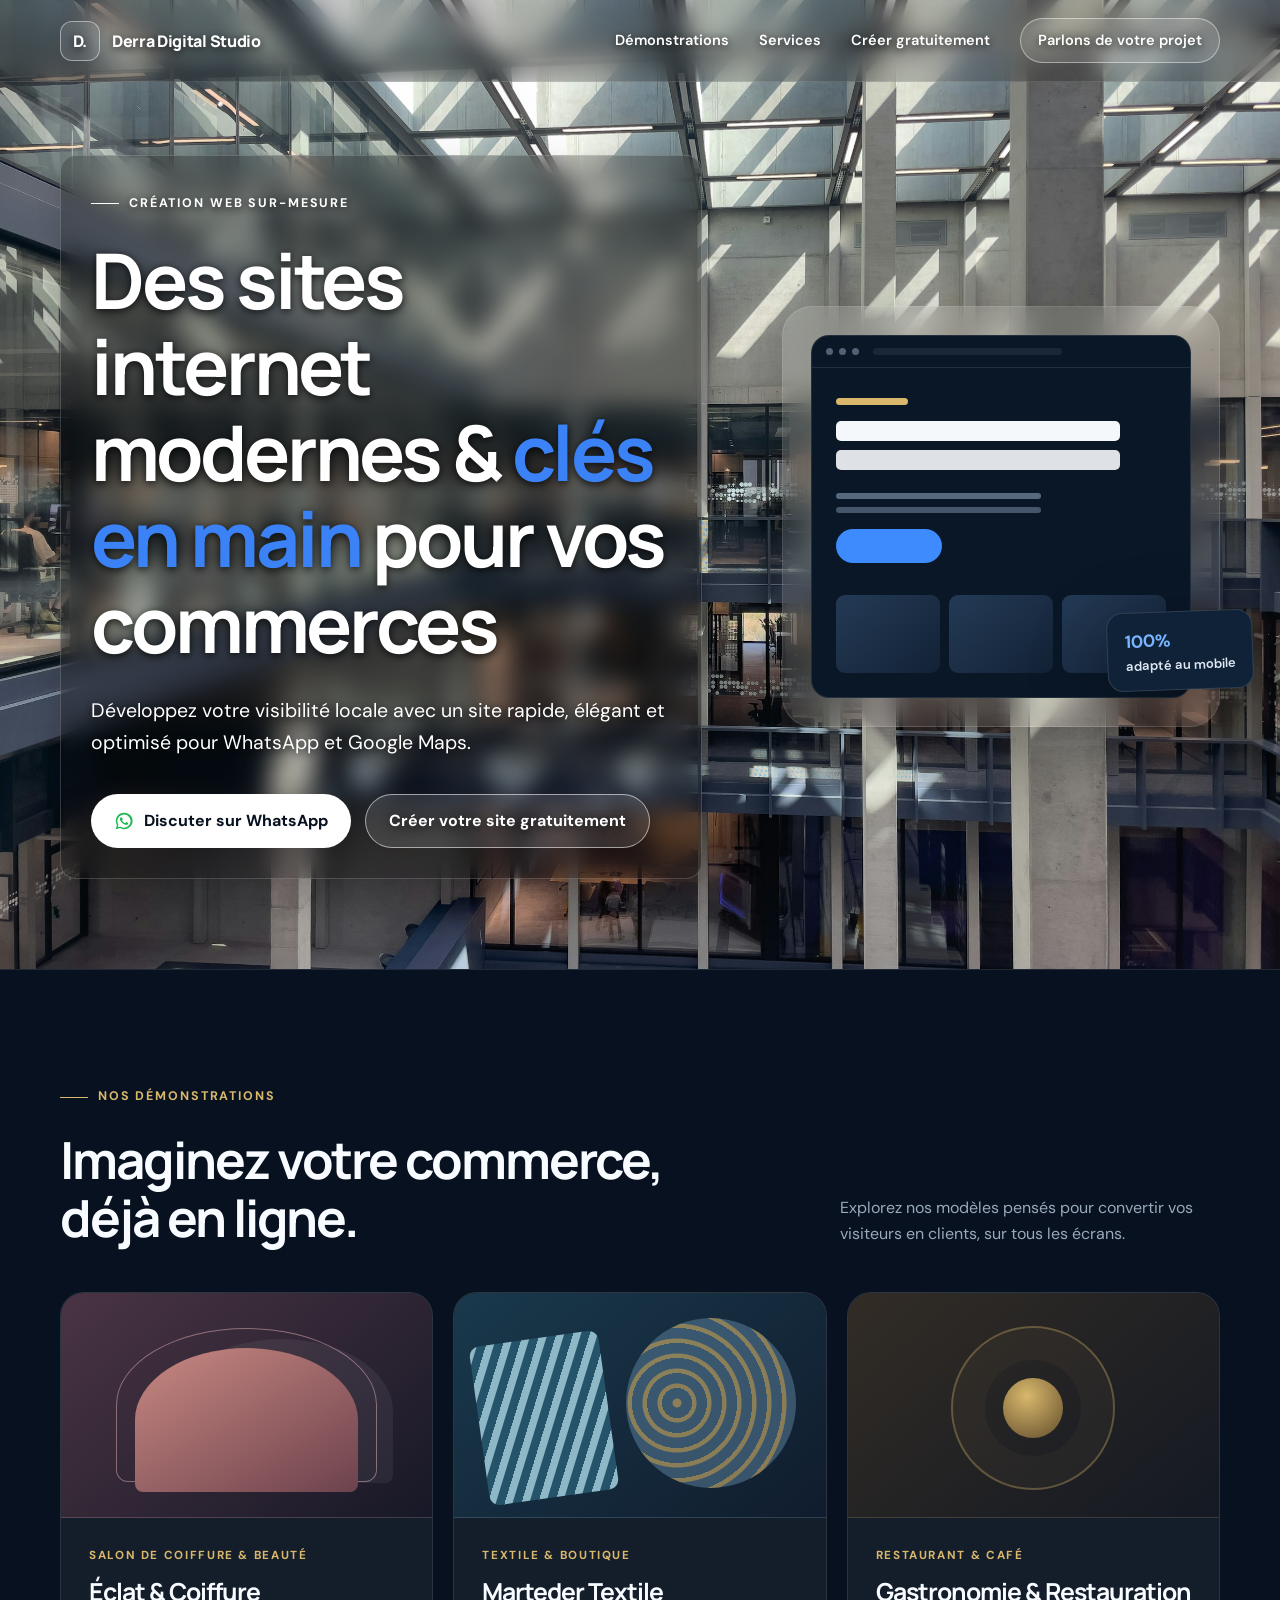
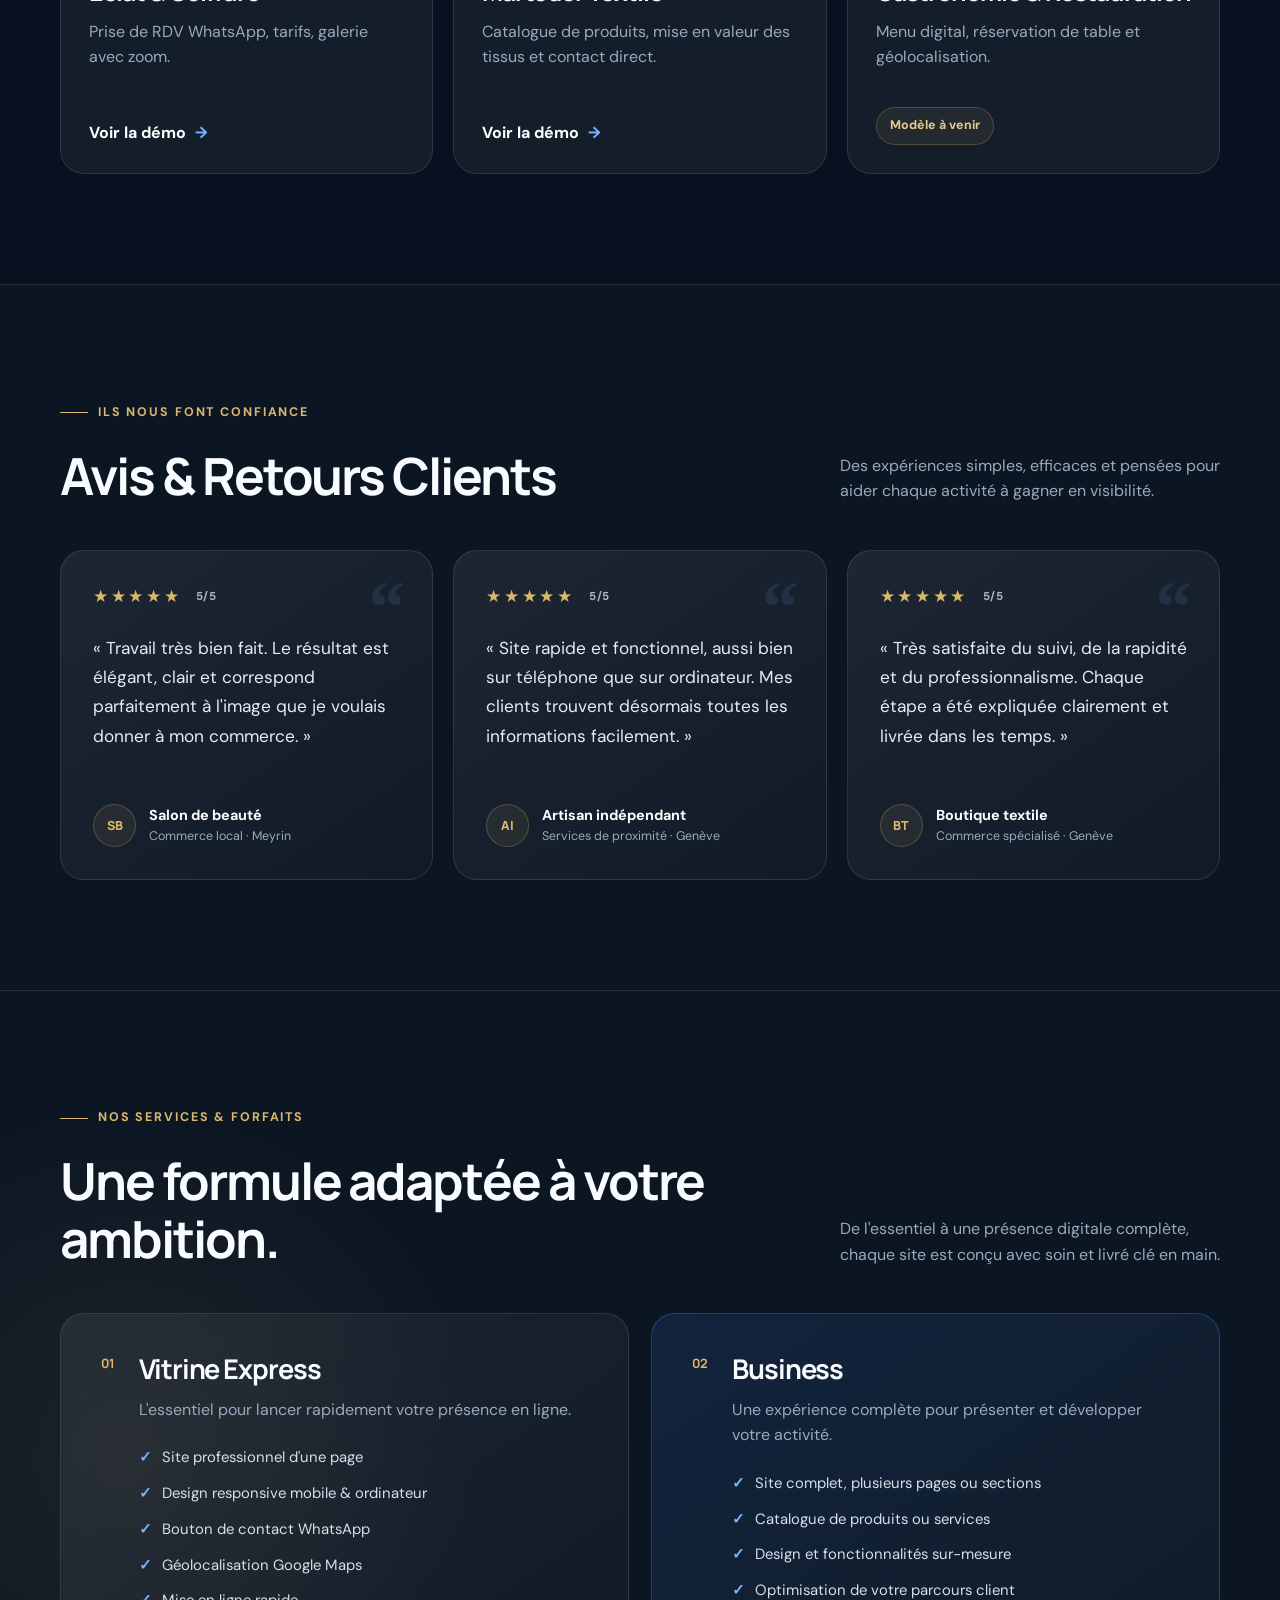
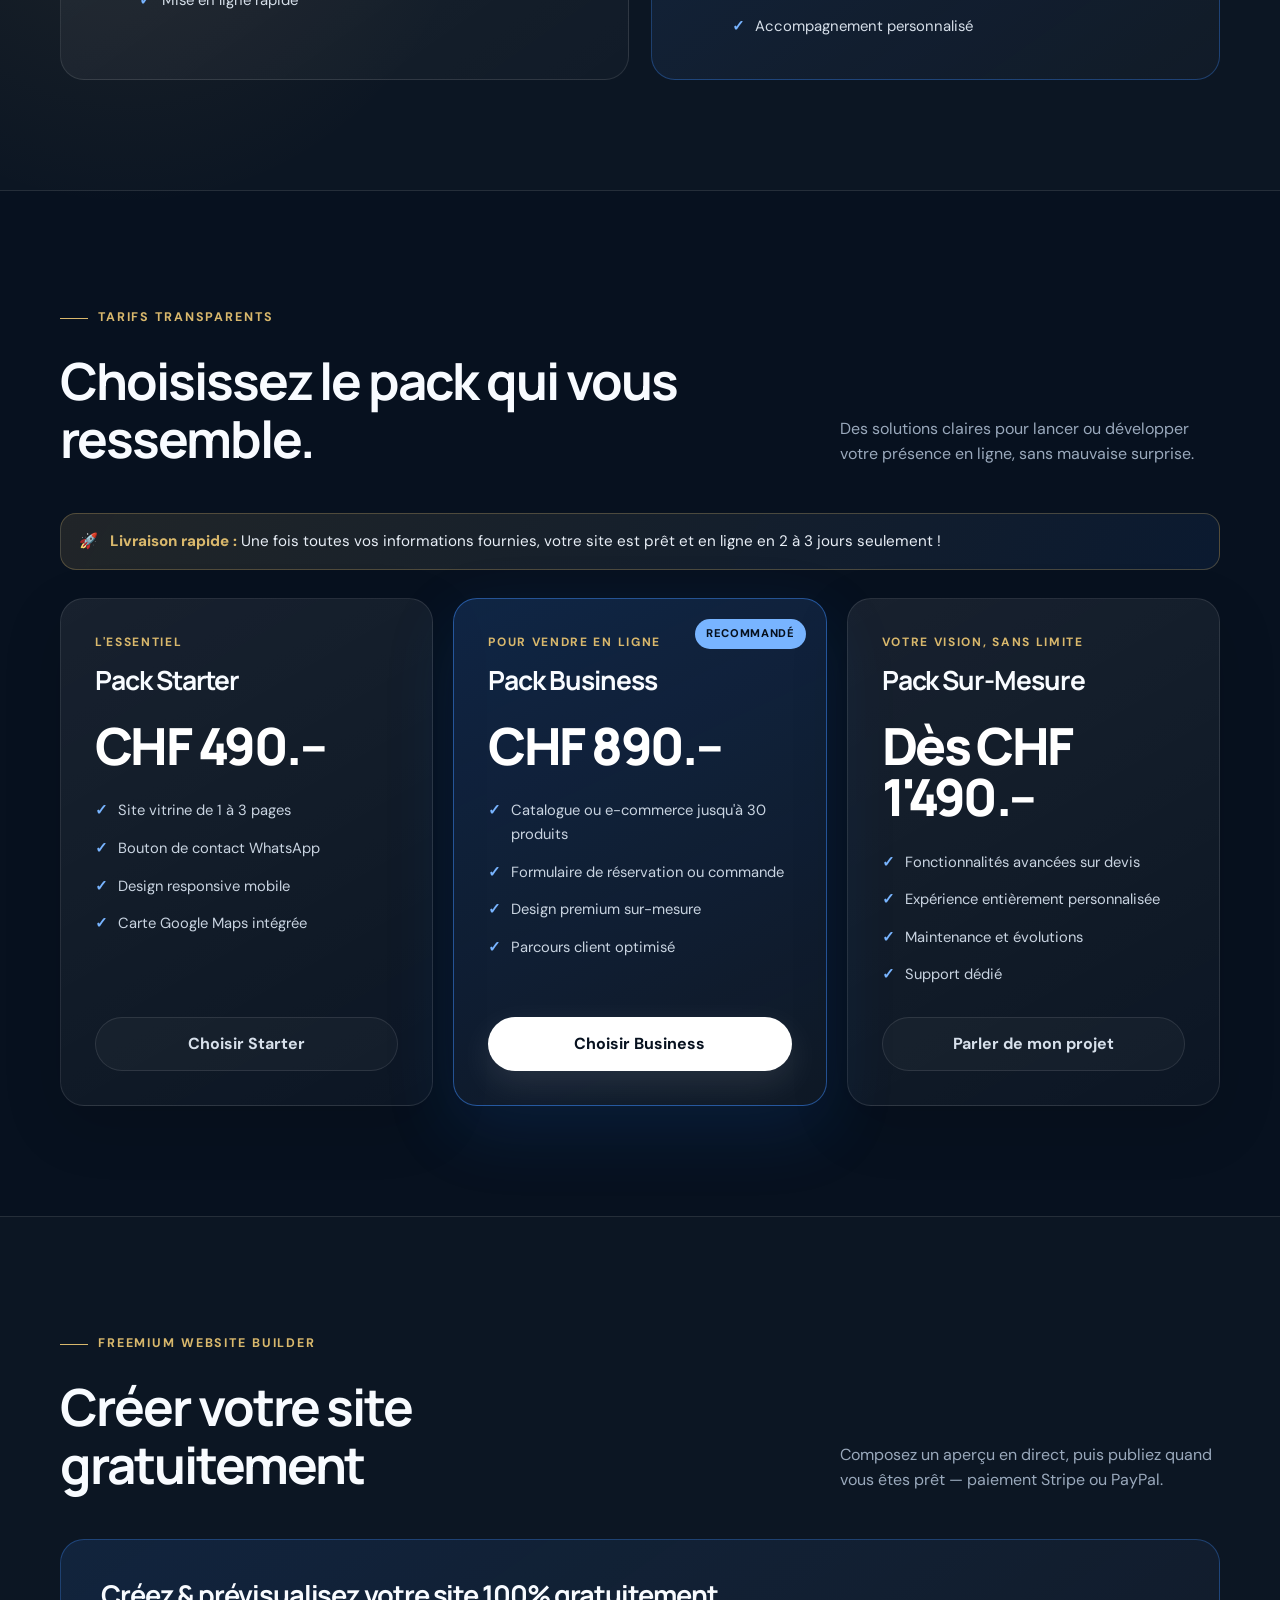
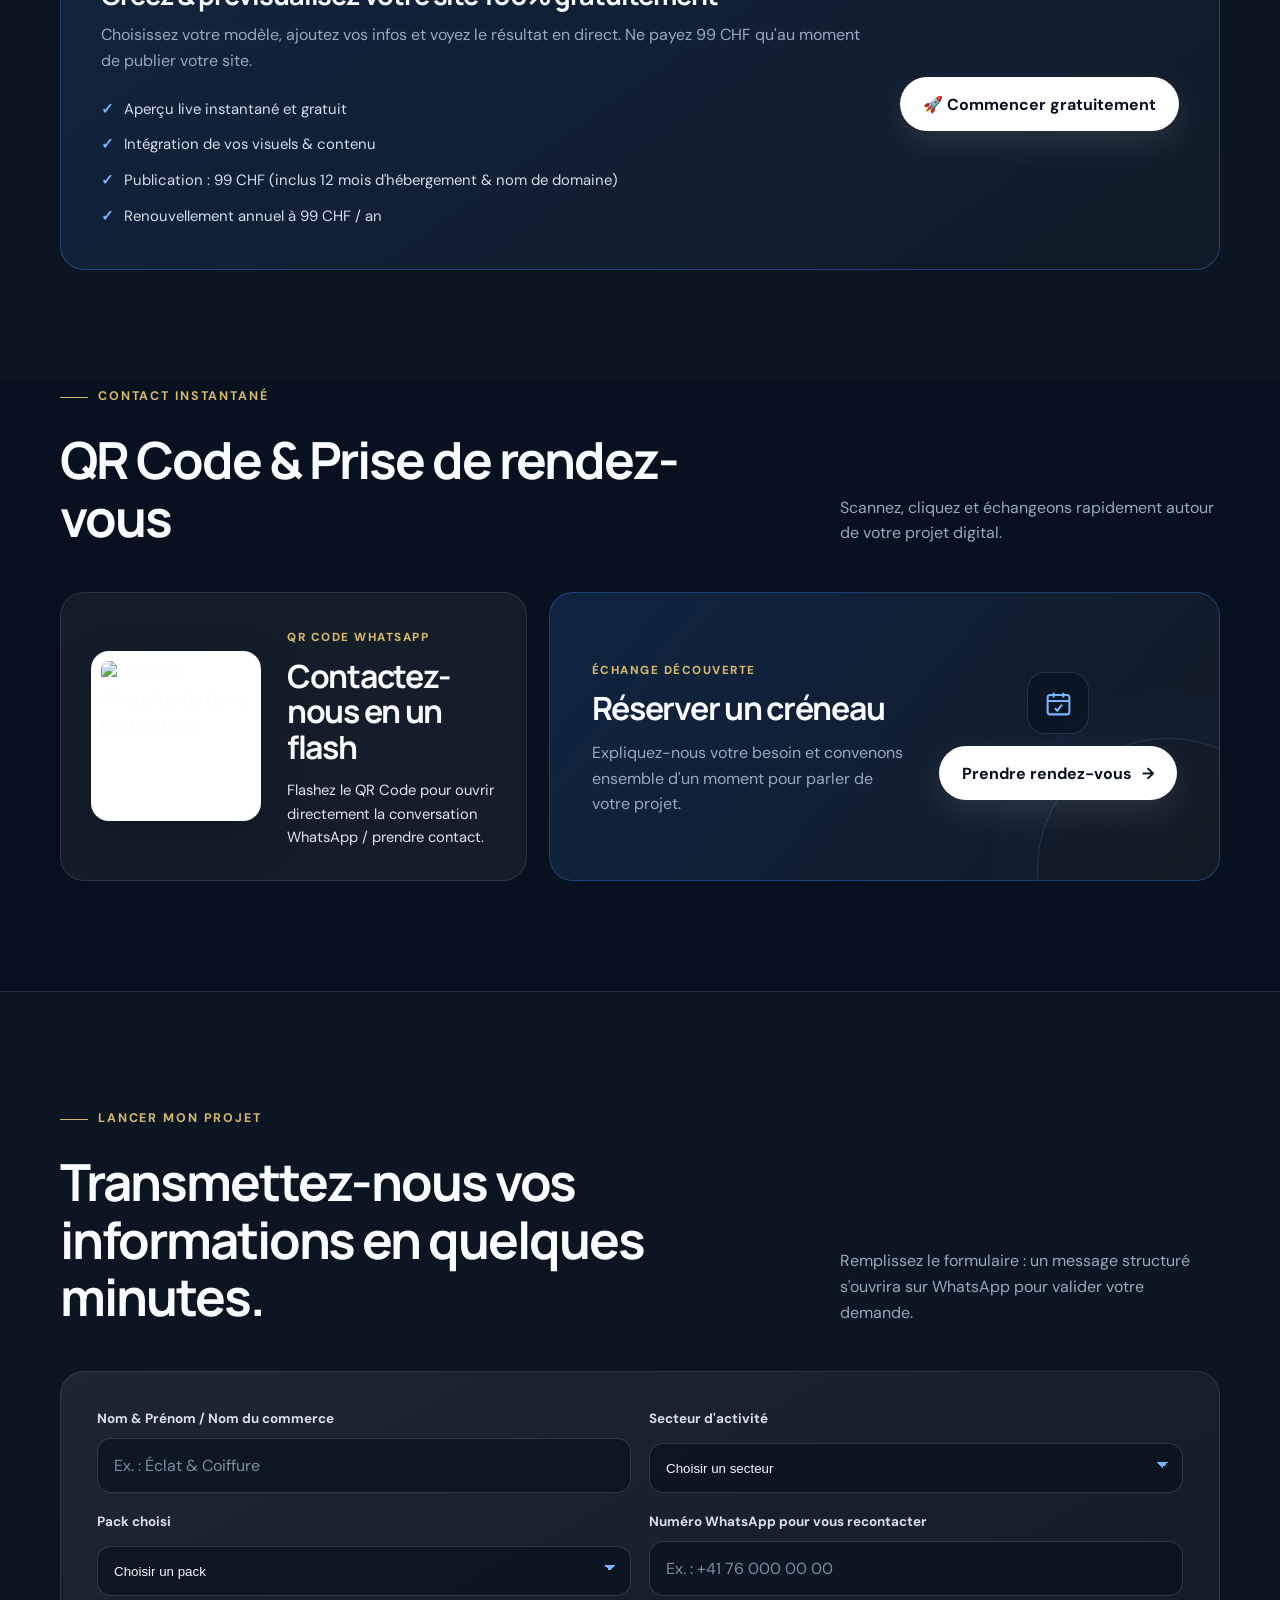
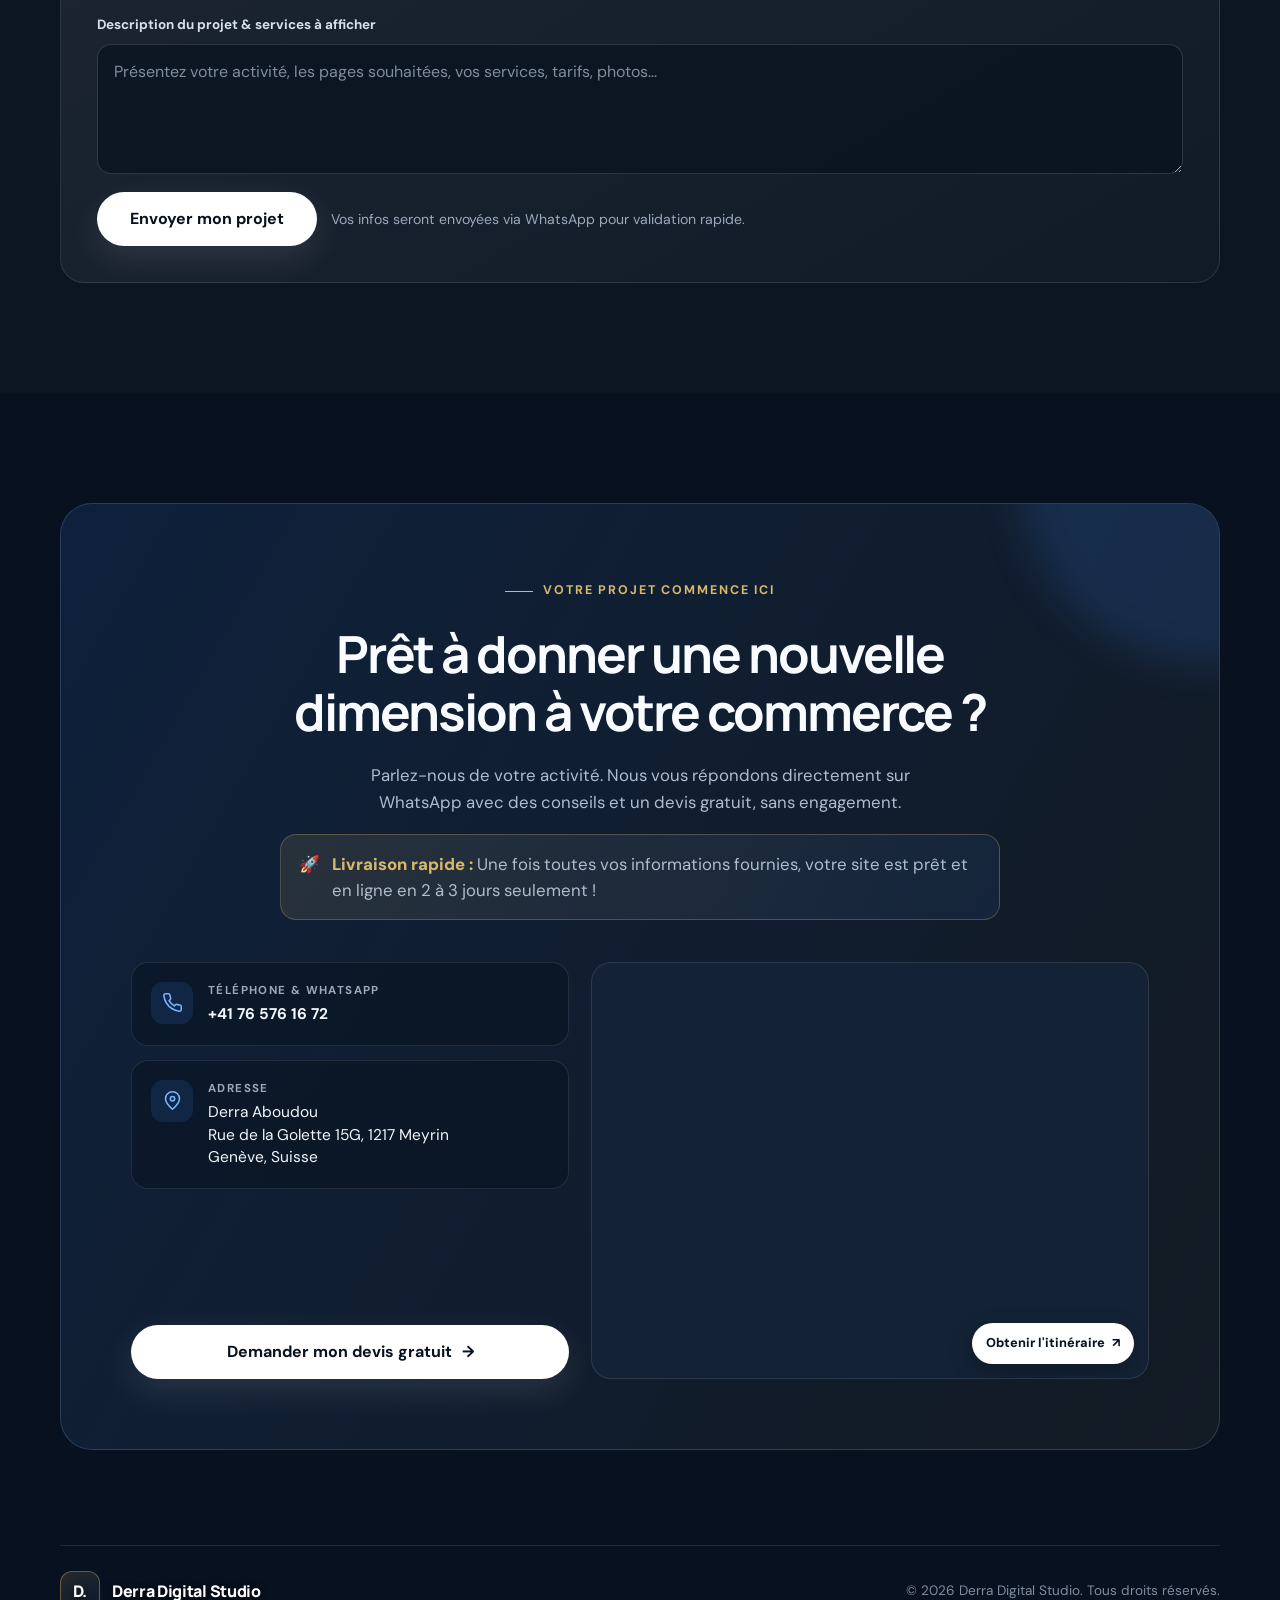
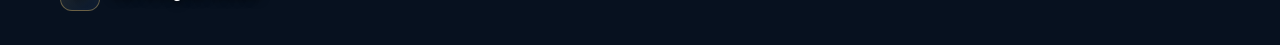
==== index.html @ 0234b01f "Improve hero readability with glassmorphism and white text. Keep the bright office photo clear, put " ====
<!DOCTYPE html>
<html lang="fr">
<head>
  <meta charset="UTF-8">
  <meta name="viewport" content="width=device-width, initial-scale=1.0">
  <meta name="description" content="Derra Digital Studio crée des sites internet modernes, rapides et clés en main pour les commerces.">
  <meta name="theme-color" content="#07111f">
  <meta http-equiv="Cache-Control" content="no-cache, no-store, must-revalidate">
  <title>Derra Digital Studio — Sites web modernes pour commerces</title>
  <link rel="preconnect" href="https://fonts.googleapis.com">
  <link rel="preconnect" href="https://fonts.gstatic.com" crossorigin>
  <link href="https://fonts.googleapis.com/css2?family=DM+Sans:wght@400;500;600;700&family=Manrope:wght@600;700;800&display=swap" rel="stylesheet">
  <style>
    :root {
      --ink: #07111f;
      --ink-soft: #0d1b2d;
      --blue: #3d8bfd;
      --blue-light: #78b4ff;
      --gold: #d9b86c;
      --white: #f8fbff;
      --muted: #9aa9bc;
      --line: rgba(255, 255, 255, .1);
      --card: rgba(255, 255, 255, .055);
      --radius: 24px;
      --shadow: 0 24px 80px rgba(0, 0, 0, .3);
    }

    * { box-sizing: border-box; }
    html { scroll-behavior: smooth; }
    body {
      margin: 0;
      color: var(--white);
      background:
        radial-gradient(circle at 80% 5%, rgba(61, 139, 253, .16), transparent 26rem),
        radial-gradient(circle at 10% 38%, rgba(217, 184, 108, .08), transparent 22rem),
        var(--ink);
      font-family: "DM Sans", sans-serif;
      line-height: 1.6;
      overflow-x: hidden;
    }

    a { color: inherit; text-decoration: none; }
    button, input, textarea { font: inherit; }
    .container { width: min(1160px, calc(100% - 40px)); margin-inline: auto; }

    .site-header {
      position: absolute;
      inset: 0 0 auto;
      z-index: 10;
      padding: 18px 0;
      background: rgba(0, 0, 0, 0.22);
      backdrop-filter: blur(12px);
      -webkit-backdrop-filter: blur(12px);
      border-bottom: 1px solid rgba(255, 255, 255, 0.12);
    }
    .nav { display: flex; align-items: center; justify-content: space-between; gap: 32px; }
    .brand {
      display: flex;
      align-items: center;
      gap: 12px;
      color: #ffffff !important;
      font: 800 1rem "Manrope", sans-serif;
      letter-spacing: -.02em;
      text-shadow: 0px 2px 8px rgba(0, 0, 0, 0.8) !important;
    }
    .brand span { color: #ffffff !important; }
    .brand-mark {
      display: grid;
      width: 40px;
      height: 40px;
      place-items: center;
      border: 1px solid rgba(255, 255, 255, .45);
      border-radius: 12px;
      color: #ffffff !important;
      background: rgba(255, 255, 255, .1);
      font: 800 1rem "Manrope", sans-serif;
      text-shadow: 0px 2px 8px rgba(0, 0, 0, 0.8) !important;
    }
    .nav-links { display: flex; align-items: center; gap: 30px; color: #ffffff !important; font-size: .91rem; }
    .nav-links a {
      color: #ffffff !important;
      font-weight: 600;
      transition: opacity .2s ease;
      text-shadow: 0px 2px 8px rgba(0, 0, 0, 0.8) !important;
    }
    .nav-links a:hover { color: #ffffff !important; opacity: .88; }
    .nav-cta {
      padding: 10px 17px;
      border: 1px solid rgba(255, 255, 255, .45);
      border-radius: 999px;
      color: #ffffff !important;
      background: rgba(255, 255, 255, .12);
      text-shadow: 0px 2px 8px rgba(0, 0, 0, 0.8) !important;
    }

    .hero {
      position: relative;
      display: grid;
      min-height: 820px;
      place-items: center;
      padding: 155px 0 90px;
      overflow: hidden;
      background-color: #ffffff;
      background-image: url("assets/hero-office.jpg");
      background-position: center center;
      background-size: cover;
      background-repeat: no-repeat;
    }
    .hero-grid { display: grid; grid-template-columns: minmax(0, 1.1fr) minmax(330px, .75fr); align-items: center; gap: 80px; }
    .hero-copy {
      max-width: 760px;
      padding: 30px;
      border: 1px solid rgba(255, 255, 255, .18);
      border-radius: 16px;
      color: #ffffff !important;
      background: rgba(0, 0, 0, 0.25);
      backdrop-filter: blur(12px);
      -webkit-backdrop-filter: blur(12px);
      box-shadow: 0 16px 40px rgba(0, 0, 0, .18);
    }
    .eyebrow {
      display: inline-flex;
      align-items: center;
      gap: 10px;
      margin-bottom: 24px;
      color: var(--gold);
      font-size: .78rem;
      font-weight: 700;
      letter-spacing: .15em;
      text-transform: uppercase;
    }
    .hero-copy .eyebrow {
      color: #ffffff !important;
      text-shadow: 0px 2px 8px rgba(0, 0, 0, 0.8) !important;
    }
    .eyebrow::before { width: 28px; height: 1px; background: currentColor; content: ""; }
    h1, h2, h3 { margin: 0; font-family: "Manrope", sans-serif; line-height: 1.12; letter-spacing: -.04em; }
    h1 { max-width: 760px; font-size: clamp(3.1rem, 6vw, 5.75rem); }
    .hero-accent {
      color: #3b82f6 !important;
      text-shadow: 0px 2px 8px rgba(0, 0, 0, 0.8) !important;
    }
    .hero-copy > p {
      max-width: 650px;
      margin: 28px 0 36px;
      color: #ffffff !important;
      font-size: clamp(1.05rem, 2vw, 1.22rem);
      text-shadow: 0px 2px 8px rgba(0, 0, 0, 0.8) !important;
    }
    .hero-copy h1 {
      color: #ffffff !important;
      text-shadow: 0px 2px 8px rgba(0, 0, 0, 0.8) !important;
    }
    .actions { display: flex; flex-wrap: wrap; align-items: center; gap: 14px; }
    .btn {
      display: inline-flex;
      min-height: 54px;
      align-items: center;
      justify-content: center;
      gap: 10px;
      padding: 0 23px;
      border: 0;
      border-radius: 999px;
      cursor: pointer;
      font-weight: 700;
      transition: transform .2s ease, box-shadow .2s ease, border-color .2s ease;
    }
    .btn:hover { transform: translateY(-2px); }
    .btn-primary { color: #07111f; background: #fff; box-shadow: 0 12px 35px rgba(255, 255, 255, .1); }
    .btn-primary svg { color: #1db954; }
    .btn-secondary { border: 1px solid var(--line); color: #d7e0eb; background: rgba(255, 255, 255, .03); }
    .btn-secondary:hover { border-color: rgba(255, 255, 255, .24); }
    .hero .btn-primary {
      color: #07111f;
      background: #fff;
      box-shadow: 0 12px 35px rgba(0, 0, 0, .2);
      text-shadow: none;
    }
    .hero .btn-primary svg { color: #1db954; }
    .hero .btn-secondary {
      border: 1px solid rgba(255, 255, 255, .55);
      color: #fff;
      background: rgba(255, 255, 255, .12);
      backdrop-filter: blur(8px);
      text-shadow: 0px 2px 10px rgba(0, 0, 0, 0.75);
    }
    .hero .btn-secondary:hover { border-color: rgba(255, 255, 255, .8); background: rgba(255, 255, 255, .2); }

    .hero-card {
      position: relative;
      padding: 28px;
      border: 1px solid rgba(255, 255, 255, .12);
      border-radius: 30px;
      background: linear-gradient(145deg, rgba(255, 255, 255, .09), rgba(255, 255, 255, .025));
      box-shadow: var(--shadow);
      backdrop-filter: blur(16px);
      transform: rotate(2deg);
    }
    .browser { overflow: hidden; border: 1px solid var(--line); border-radius: 18px; background: #0a1727; }
    .browser-bar { display: flex; align-items: center; gap: 6px; padding: 12px 14px; border-bottom: 1px solid var(--line); }
    .browser-bar i { width: 7px; height: 7px; border-radius: 50%; background: #526176; }
    .browser-bar span { width: 54%; height: 7px; margin-left: 8px; border-radius: 10px; background: rgba(255, 255, 255, .07); }
    .mock-body { padding: 30px 24px 24px; }
    .mock-label { width: 72px; height: 7px; border-radius: 10px; background: var(--gold); }
    .mock-title { width: 86%; height: 20px; margin-top: 16px; border-radius: 5px; background: #f5f8fb; box-shadow: 0 29px 0 rgba(245, 248, 251, .9); }
    .mock-lines { width: 62%; height: 6px; margin-top: 52px; border-radius: 5px; background: #59697d; box-shadow: 0 14px 0 #46566a; }
    .mock-btn { width: 106px; height: 34px; margin-top: 30px; border-radius: 20px; background: var(--blue); }
    .mock-grid { display: grid; grid-template-columns: repeat(3, 1fr); gap: 9px; margin-top: 32px; }
    .mock-grid i { height: 78px; border-radius: 9px; background: linear-gradient(140deg, #243a55, #122236); }
    .float-note {
      position: absolute;
      right: -34px;
      bottom: 36px;
      padding: 14px 17px;
      border: 1px solid rgba(255, 255, 255, .13);
      border-radius: 16px;
      color: #dfe8f2;
      background: #102237;
      box-shadow: var(--shadow);
      font-size: .82rem;
      font-weight: 600;
      transform: rotate(-2deg);
    }
    .float-note b { display: block; color: var(--blue-light); font-size: 1.1rem; }

    section { padding: 110px 0; }
    .section-heading { display: flex; align-items: end; justify-content: space-between; gap: 40px; margin-bottom: 46px; }
    .section-heading h2 { max-width: 660px; font-size: clamp(2.25rem, 4vw, 3.7rem); }
    .section-heading > p { max-width: 380px; margin: 0; color: var(--muted); }

    .portfolio { border-top: 1px solid var(--line); }
    .cards { display: grid; grid-template-columns: repeat(3, 1fr); gap: 20px; }
    .project-card {
      position: relative;
      overflow: hidden;
      min-height: 480px;
      border: 1px solid var(--line);
      border-radius: var(--radius);
      background: var(--card);
      transition: transform .3s ease, border-color .3s ease;
    }
    .project-card:hover { border-color: rgba(120, 180, 255, .35); transform: translateY(-6px); }
    .project-visual { position: relative; height: 225px; overflow: hidden; border-bottom: 1px solid var(--line); }
    .project-visual::before, .project-visual::after { position: absolute; content: ""; }
    .beauty { background: linear-gradient(140deg, #4a3443, #171827); }
    .beauty::before { inset: 35px 55px; border: 1px solid rgba(244, 194, 194, .45); border-radius: 50% 50% 12px 12px; }
    .beauty::after { inset: 55px 74px 25px; border-radius: 50% 50% 8px 8px; background: linear-gradient(150deg, #c98982, #6d424d); box-shadow: 35px -9px 0 rgba(255, 255, 255, .06); }
    .textile { background: linear-gradient(140deg, #19394c, #101c2d); }
    .textile::before { width: 170px; height: 170px; right: 30px; top: 25px; border-radius: 50%; background: repeating-radial-gradient(circle at 30%, #d9b86c 0 4px, #527590 5px 15px); opacity: .6; }
    .textile::after { width: 130px; height: 160px; left: 25px; top: 45px; border-radius: 10px; background: repeating-linear-gradient(115deg, #8eb8c6 0 7px, #25536a 8px 16px); transform: rotate(-8deg); }
    .restaurant { background: linear-gradient(140deg, #322c25, #141923); }
    .restaurant::before { width: 160px; height: 160px; left: 50%; top: 33px; border: 2px solid rgba(217, 184, 108, .35); border-radius: 50%; transform: translateX(-50%); box-shadow: inset 0 0 0 32px rgba(217, 184, 108, .04); }
    .restaurant::after { width: 60px; height: 60px; left: 50%; top: 85px; border-radius: 50%; background: radial-gradient(circle at 40% 30%, #d9b86c, #604c2b); transform: translateX(-50%); }
    .project-content { display: flex; min-height: 255px; flex-direction: column; padding: 28px; }
    .category { margin-bottom: 13px; color: var(--gold); font-size: .73rem; font-weight: 700; letter-spacing: .14em; text-transform: uppercase; }
    .project-card h3 { font-size: 1.55rem; }
    .project-card p { margin: 13px 0 25px; color: var(--muted); }
    .text-link { display: inline-flex; align-items: center; gap: 9px; margin-top: auto; color: #fff; font-weight: 700; }
    .text-link span { color: var(--blue-light); transition: transform .2s ease; }
    .text-link:hover span { transform: translateX(4px); }
    .badge { align-self: flex-start; margin-top: auto; padding: 8px 13px; border: 1px solid rgba(217, 184, 108, .24); border-radius: 999px; color: #e6ca8d; background: rgba(217, 184, 108, .08); font-size: .78rem; font-weight: 700; }

    .testimonials { position: relative; background: rgba(255, 255, 255, .018); border-top: 1px solid var(--line); }
    .testimonials-grid { display: grid; grid-template-columns: repeat(3, 1fr); gap: 20px; }
    .review-card {
      position: relative;
      display: flex;
      min-height: 330px;
      flex-direction: column;
      padding: 32px;
      border: 1px solid var(--line);
      border-radius: var(--radius);
      background: linear-gradient(145deg, rgba(255, 255, 255, .07), rgba(255, 255, 255, .025));
      transition: transform .3s ease, border-color .3s ease;
    }
    .review-card:hover { border-color: rgba(217, 184, 108, .34); transform: translateY(-5px); }
    .review-card::after {
      position: absolute;
      top: 20px;
      right: 27px;
      color: rgba(120, 180, 255, .11);
      font: 800 4.6rem/1 Georgia, serif;
      content: "“";
    }
    .stars { position: relative; z-index: 1; color: var(--gold); font-size: 1.04rem; letter-spacing: .16em; }
    .stars-score { margin-left: 8px; color: #aab7c7; font-size: .72rem; font-weight: 700; letter-spacing: .04em; vertical-align: 2px; }
    .review-card blockquote { position: relative; z-index: 1; margin: 24px 0 30px; color: #e4ebf3; font-size: 1.08rem; line-height: 1.7; }
    .reviewer { display: flex; align-items: center; gap: 13px; margin-top: auto; }
    .reviewer-avatar {
      display: grid;
      width: 43px;
      height: 43px;
      flex: 0 0 43px;
      place-items: center;
      border: 1px solid rgba(217, 184, 108, .26);
      border-radius: 50%;
      color: var(--gold);
      background: rgba(217, 184, 108, .08);
      font: 800 .78rem "Manrope", sans-serif;
    }
    .reviewer strong { display: block; color: #fff; font-size: .9rem; }
    .reviewer span:last-child { color: var(--muted); font-size: .78rem; }

    .services { background: rgba(255, 255, 255, .018); border-block: 1px solid var(--line); }
    .offers { display: grid; grid-template-columns: repeat(2, 1fr); gap: 22px; }
    .offer {
      display: grid;
      grid-template-columns: auto 1fr;
      gap: 24px;
      padding: 40px;
      border: 1px solid var(--line);
      border-radius: var(--radius);
      background: linear-gradient(145deg, rgba(255, 255, 255, .065), rgba(255, 255, 255, .025));
    }
    .offer.featured { border-color: rgba(61, 139, 253, .32); background: linear-gradient(145deg, rgba(61, 139, 253, .12), rgba(255, 255, 255, .025)); }
    .offer-number { color: var(--gold); font: 700 .8rem "Manrope", sans-serif; }
    .offer h3 { font-size: 1.7rem; }
    .offer p { margin: 12px 0 24px; color: var(--muted); }
    .offer ul { display: grid; gap: 12px; margin: 0; padding: 0; list-style: none; }
    .offer li { display: flex; gap: 10px; color: #d6dfe9; font-size: .93rem; }
    .offer li::before { color: var(--blue-light); content: "✓"; font-weight: 700; }

    .pricing { position: relative; }
    .delivery-note {
      display: flex;
      align-items: flex-start;
      gap: 12px;
      margin: 0 0 28px;
      padding: 16px 18px;
      border: 1px solid rgba(217, 184, 108, .28);
      border-radius: 16px;
      color: #e8eef6;
      background: linear-gradient(120deg, rgba(217, 184, 108, .12), rgba(61, 139, 253, .08));
      font-size: .95rem;
      line-height: 1.55;
    }
    .delivery-note strong { color: var(--gold); font-weight: 800; }
    .pricing-grid { display: grid; grid-template-columns: repeat(3, 1fr); align-items: stretch; gap: 20px; }
    .price-card {
      position: relative;
      display: flex;
      min-height: 470px;
      flex-direction: column;
      padding: 34px;
      border: 1px solid var(--line);
      border-radius: var(--radius);
      background: linear-gradient(150deg, rgba(255, 255, 255, .07), rgba(255, 255, 255, .025));
      box-shadow: 0 20px 60px rgba(0, 0, 0, .14);
      transition: transform .3s ease, border-color .3s ease;
    }
    .price-card:hover { border-color: rgba(120, 180, 255, .35); transform: translateY(-6px); }
    .price-card.recommended {
      border-color: rgba(61, 139, 253, .5);
      background: linear-gradient(155deg, rgba(61, 139, 253, .17), rgba(255, 255, 255, .035));
      box-shadow: 0 24px 70px rgba(20, 92, 190, .16);
    }
    .recommended-badge {
      position: absolute;
      top: 20px;
      right: 20px;
      padding: 6px 11px;
      border-radius: 999px;
      color: #06101d;
      background: var(--blue-light);
      font-size: .7rem;
      font-weight: 800;
      letter-spacing: .06em;
      text-transform: uppercase;
    }
    .price-kicker { color: var(--gold); font-size: .75rem; font-weight: 700; letter-spacing: .14em; text-transform: uppercase; }
    .price-card h3 { margin-top: 13px; font-size: 1.65rem; }
    .price {
      margin: 25px 0 28px;
      color: #fff;
      font: 800 clamp(2.3rem, 4vw, 3.2rem) "Manrope", sans-serif;
      letter-spacing: -.05em;
      line-height: 1;
    }
    .price small { color: var(--muted); font-size: .82rem; font-weight: 500; letter-spacing: 0; }
    .price-card ul { display: grid; gap: 14px; margin: 0 0 30px; padding: 0; list-style: none; }
    .price-card li { display: flex; gap: 10px; color: #c9d4e1; font-size: .92rem; }
    .price-card li::before { flex: 0 0 auto; color: var(--blue-light); content: "✓"; font-weight: 800; }
    .price-card .btn { width: 100%; margin-top: auto; }

    .quick-contact { padding-top: 0; }
    .quick-contact-grid { display: grid; grid-template-columns: .82fr 1.18fr; gap: 22px; }
    .qr-card, .booking-card {
      position: relative;
      overflow: hidden;
      border: 1px solid var(--line);
      border-radius: var(--radius);
      background: var(--card);
    }
    .qr-card { display: grid; grid-template-columns: auto 1fr; align-items: center; gap: 26px; padding: 30px; }
    .qr-frame {
      display: block;
      width: 170px;
      height: 170px;
      padding: 10px;
      border-radius: 18px;
      background: #fff;
      box-shadow: 0 18px 45px rgba(0, 0, 0, .25);
      transition: transform .25s ease;
    }
    .qr-frame:hover { transform: scale(1.025); }
    .qr-frame img { display: block; width: 100%; height: 100%; border-radius: 8px; }
    .quick-label { color: var(--gold); font-size: .73rem; font-weight: 800; letter-spacing: .13em; text-transform: uppercase; }
    .qr-card h3, .booking-card h3 { margin-top: 10px; font-size: clamp(1.5rem, 3vw, 2rem); }
    .qr-card p, .booking-card p { margin: 13px 0 0; color: var(--muted); }
    .qr-card .scan-note { color: #dce6f1; font-size: .92rem; }
    .booking-card {
      display: grid;
      grid-template-columns: 1fr auto;
      align-items: center;
      gap: 30px;
      padding: 42px;
      border-color: rgba(61, 139, 253, .32);
      background: linear-gradient(130deg, rgba(61, 139, 253, .16), rgba(217, 184, 108, .06));
    }
    .booking-card::after {
      position: absolute;
      right: -80px;
      bottom: -120px;
      width: 260px;
      height: 260px;
      border: 1px solid rgba(120, 180, 255, .18);
      border-radius: 50%;
      box-shadow: 0 0 0 45px rgba(61, 139, 253, .025);
      content: "";
    }
    .booking-copy, .booking-action { position: relative; z-index: 1; }
    .booking-action { display: grid; gap: 12px; justify-items: center; }
    .calendar-icon {
      display: grid;
      width: 62px;
      height: 62px;
      place-items: center;
      border: 1px solid rgba(255, 255, 255, .13);
      border-radius: 18px;
      color: var(--blue-light);
      background: rgba(5, 15, 27, .5);
    }
    .booking-action .btn { white-space: nowrap; }

    .contact { padding-bottom: 70px; }
    .contact-panel {
      position: relative;
      overflow: hidden;
      padding: 70px;
      border: 1px solid rgba(120, 180, 255, .22);
      border-radius: 32px;
      background: linear-gradient(120deg, rgba(61, 139, 253, .13), rgba(217, 184, 108, .06));
      text-align: center;
    }
    .contact-panel::before { position: absolute; width: 380px; height: 380px; right: -180px; top: -220px; border-radius: 50%; background: rgba(61, 139, 253, .15); filter: blur(20px); content: ""; }
    .contact-panel h2 { max-width: 760px; margin: auto; font-size: clamp(2.2rem, 4vw, 3.8rem); }
    .contact-intro > p { max-width: 590px; margin: 22px auto 18px; color: #afbdcd; font-size: 1.05rem; }
    .contact-intro .delivery-note { max-width: 720px; margin: 0 auto 42px; text-align: left; }
    .contact-layout { position: relative; z-index: 1; display: grid; grid-template-columns: .88fr 1.12fr; gap: 22px; text-align: left; }
    .contact-details { display: flex; flex-direction: column; gap: 14px; }
    .contact-item {
      display: flex;
      align-items: flex-start;
      gap: 15px;
      padding: 19px;
      border: 1px solid var(--line);
      border-radius: 17px;
      background: rgba(5, 15, 27, .42);
      transition: border-color .2s ease, background .2s ease;
    }
    a.contact-item:hover { border-color: rgba(120, 180, 255, .38); background: rgba(14, 35, 57, .7); }
    .contact-icon {
      display: grid;
      width: 42px;
      height: 42px;
      flex: 0 0 42px;
      place-items: center;
      border-radius: 12px;
      color: var(--blue-light);
      background: rgba(61, 139, 253, .12);
    }
    .contact-label { display: block; margin-bottom: 3px; color: var(--muted); font-size: .72rem; font-weight: 700; letter-spacing: .12em; text-transform: uppercase; }
    .contact-value { display: block; color: #f2f6fb; font-size: .97rem; font-style: normal; line-height: 1.45; }
    .contact-actions { display: grid; gap: 10px; margin-top: auto; padding-top: 8px; }
    .contact-actions .btn { width: 100%; }
    .map-wrap { position: relative; overflow: hidden; min-height: 415px; border: 1px solid var(--line); border-radius: 20px; background: #132235; }
    .map-wrap iframe { display: block; width: 100%; height: 100%; min-height: 415px; border: 0; filter: saturate(.82) contrast(1.04); }
    .map-link {
      position: absolute;
      right: 14px;
      bottom: 14px;
      display: inline-flex;
      align-items: center;
      gap: 7px;
      padding: 10px 14px;
      border-radius: 999px;
      color: #081320;
      background: #fff;
      box-shadow: 0 8px 25px rgba(0, 0, 0, .24);
      font-size: .8rem;
      font-weight: 800;
    }

    .project-form-section { border-top: 1px solid var(--line); background: rgba(255, 255, 255, .018); }
    .project-form {
      display: grid;
      gap: 18px;
      padding: 36px;
      border: 1px solid var(--line);
      border-radius: var(--radius);
      background: linear-gradient(150deg, rgba(255, 255, 255, .07), rgba(255, 255, 255, .025));
    }
    .form-grid { display: grid; grid-template-columns: repeat(2, 1fr); gap: 18px; }
    .form-field { display: grid; gap: 8px; }
    .form-field.full { grid-column: 1 / -1; }
    .form-field label { color: #d7e0eb; font-size: .84rem; font-weight: 700; }
    .form-field input,
    .form-field select,
    .form-field textarea {
      width: 100%;
      padding: 14px 16px;
      border: 1px solid rgba(255, 255, 255, .14);
      border-radius: 14px;
      color: #f4f8fc;
      background: rgba(5, 15, 27, .55);
      outline: none;
      transition: border-color .2s ease, box-shadow .2s ease;
    }
    .form-field textarea { min-height: 130px; resize: vertical; }
    .form-field input::placeholder,
    .form-field textarea::placeholder { color: #7f8da0; }
    .form-field select { appearance: none; background-image: linear-gradient(45deg, transparent 50%, #78b4ff 50%), linear-gradient(135deg, #78b4ff 50%, transparent 50%); background-position: calc(100% - 20px) calc(50% - 3px), calc(100% - 14px) calc(50% - 3px); background-size: 6px 6px, 6px 6px; background-repeat: no-repeat; }
    .form-field input:focus,
    .form-field select:focus,
    .form-field textarea:focus { border-color: rgba(120, 180, 255, .55); box-shadow: 0 0 0 3px rgba(61, 139, 253, .18); }
    .form-field select option { color: #07111f; background: #fff; }
    .form-actions { display: flex; flex-wrap: wrap; align-items: center; gap: 14px; }
    .form-hint { margin: 0; color: var(--muted); font-size: .88rem; }
    .form-actions .btn { min-width: 220px; }

    footer { padding: 25px 0 34px; color: #7f8da0; font-size: .85rem; }
    footer .brand { color: #fff; }
    footer .brand-mark {
      color: var(--gold);
      border-color: rgba(217, 184, 108, .4);
      background: linear-gradient(145deg, rgba(217, 184, 108, .15), rgba(61, 139, 253, .08));
    }
    .footer-inner { display: flex; align-items: center; justify-content: space-between; gap: 20px; padding-top: 25px; border-top: 1px solid var(--line); }
    .footer-inner a:hover { color: #fff; }

    .reveal { animation: reveal .7s ease both; }
    .delay-1 { animation-delay: .12s; }
    .delay-2 { animation-delay: .24s; }
    @keyframes reveal { from { opacity: 0; transform: translateY(22px); } to { opacity: 1; transform: translateY(0); } }

    @media (max-width: 940px) {
      .hero { min-height: auto; padding-top: 175px; background-position: center center; }
      .hero-grid { grid-template-columns: 1fr; gap: 65px; }
      .hero-copy { text-align: center; }
      .hero-copy .eyebrow { justify-content: center; }
      .hero-copy > p { margin-inline: auto; }
      .actions { justify-content: center; }
      .hero-card { width: min(520px, 90%); margin: auto; }
      .cards { grid-template-columns: repeat(2, 1fr); }
      .project-card:last-child { grid-column: 1 / -1; min-height: 420px; }
      .project-card:last-child .project-visual { height: 200px; }
      .project-card:last-child .project-content { min-height: 220px; }
      .testimonials-grid { grid-template-columns: 1fr; }
      .review-card { min-height: auto; }
      .offers { grid-template-columns: 1fr; }
      .pricing-grid { grid-template-columns: 1fr; }
      .price-card { min-height: auto; }
      .quick-contact-grid { grid-template-columns: 1fr; }
      .contact-layout { grid-template-columns: 1fr; }
    }

    @media (max-width: 680px) {
      .container { width: min(100% - 28px, 1160px); }
      .site-header { padding-top: 19px; }
      .nav-links a:not(.nav-cta) { display: none; }
      .nav-cta { padding: 8px 13px; font-size: .8rem; }
      .brand span:last-child { max-width: 100px; line-height: 1.1; }
      .hero { padding: 140px 0 75px; }
      h1 { font-size: clamp(2.7rem, 13vw, 4rem); }
      .hero-copy > p { font-size: 1rem; }
      .actions { align-items: stretch; flex-direction: column; }
      .btn { width: 100%; }
      .hero-card { width: 94%; padding: 15px; border-radius: 22px; transform: none; }
      .float-note { right: -10px; bottom: 25px; }
      section { padding: 78px 0; }
      .section-heading { align-items: flex-start; flex-direction: column; gap: 18px; margin-bottom: 32px; }
      .cards { grid-template-columns: 1fr; }
      .project-card:last-child { grid-column: auto; }
      .offer { grid-template-columns: 1fr; gap: 12px; padding: 29px; }
      .price-card { padding: 29px; }
      .qr-card { grid-template-columns: 1fr; justify-items: center; padding: 29px; text-align: center; }
      .booking-card { grid-template-columns: 1fr; padding: 34px 25px; text-align: center; }
      .booking-action { width: 100%; }
      .contact-panel { padding: 50px 22px; }
      .contact-item { padding: 16px; }
      .map-wrap, .map-wrap iframe { min-height: 340px; }
      .form-grid { grid-template-columns: 1fr; }
      .project-form { padding: 24px; }
      .form-actions { flex-direction: column; align-items: stretch; }
      .form-actions .btn { width: 100%; min-width: 0; }
      .footer-inner { align-items: flex-start; flex-direction: column; }
    }

    @media (prefers-reduced-motion: reduce) {
      html { scroll-behavior: auto; }
      *, *::before, *::after { animation-duration: .01ms !important; transition-duration: .01ms !important; }
    }
  </style>
</head>
<body>
  <header class="site-header">
    <nav class="container nav" aria-label="Navigation principale">
      <a class="brand" href="#accueil" aria-label="Derra Digital Studio, accueil">
        <span class="brand-mark">D.</span>
        <span>Derra Digital Studio</span>
      </a>
      <div class="nav-links">
        <a href="#realisations">Démonstrations</a>
        <a href="#services">Services</a>
        <a href="builder.html">Créer gratuitement</a>
        <a class="nav-cta" href="#lancer-projet">Parlons de votre projet</a>
      </div>
    </nav>
  </header>

  <main>
    <section class="hero" id="accueil">
      <div class="container hero-grid">
        <div class="hero-copy">
          <span class="eyebrow reveal">Création web sur-mesure</span>
          <h1 class="reveal delay-1">Des sites internet modernes & <span class="hero-accent">clés en main</span> pour vos commerces</h1>
          <p class="reveal delay-2">Développez votre visibilité locale avec un site rapide, élégant et optimisé pour WhatsApp et Google Maps.</p>
          <div class="actions reveal delay-2">
            <a class="btn btn-primary" href="https://wa.me/41765761672?text=Bonjour%20Derra%20Digital%20Studio%2C%20je%20souhaite%20discuter%20de%20mon%20projet%20web." target="_blank" rel="noopener noreferrer">
              <svg aria-hidden="true" width="20" height="20" viewBox="0 0 24 24" fill="currentColor"><path d="M12.04 2a9.84 9.84 0 0 0-8.49 14.8L2 22l5.34-1.52A9.93 9.93 0 1 0 12.04 2Zm0 17.98a8.03 8.03 0 0 1-4.09-1.12l-.29-.17-3.17.9.91-3.08-.19-.3a7.93 7.93 0 1 1 6.83 3.77Zm4.4-5.94c-.24-.12-1.43-.7-1.65-.79-.22-.08-.38-.12-.54.12-.16.24-.62.79-.76.95-.14.16-.28.18-.52.06-.24-.12-1.02-.37-1.94-1.19a7.2 7.2 0 0 1-1.34-1.66c-.14-.24-.01-.37.1-.49.11-.11.24-.28.36-.42.12-.14.16-.24.24-.4.08-.16.04-.3-.02-.42-.06-.12-.54-1.3-.74-1.78-.19-.47-.39-.4-.54-.41h-.46c-.16 0-.42.06-.64.3-.22.24-.84.82-.84 2s.86 2.32.98 2.48c.12.16 1.69 2.58 4.1 3.62.57.25 1.02.39 1.37.5.58.18 1.1.16 1.51.1.46-.07 1.43-.59 1.63-1.15.2-.57.2-1.05.14-1.15-.06-.1-.22-.16-.46-.28Z"/></svg>
              Discuter sur WhatsApp
            </a>
            <a class="btn btn-secondary" href="builder.html">Créer votre site gratuitement</a>
          </div>
        </div>

        <div class="hero-card reveal delay-2" aria-hidden="true">
          <div class="browser">
            <div class="browser-bar"><i></i><i></i><i></i><span></span></div>
            <div class="mock-body">
              <div class="mock-label"></div>
              <div class="mock-title"></div>
              <div class="mock-lines"></div>
              <div class="mock-btn"></div>
              <div class="mock-grid"><i></i><i></i><i></i></div>
            </div>
          </div>
          <div class="float-note"><b>100%</b> adapté au mobile</div>
        </div>
      </div>
    </section>

    <section class="portfolio" id="realisations">
      <div class="container">
        <div class="section-heading">
          <div>
            <span class="eyebrow">Nos démonstrations</span>
            <h2>Imaginez votre commerce, déjà en ligne.</h2>
          </div>
          <p>Explorez nos modèles pensés pour convertir vos visiteurs en clients, sur tous les écrans.</p>
        </div>

        <div class="cards">
          <article class="project-card">
            <div class="project-visual beauty" role="img" aria-label="Aperçu graphique du site Éclat & Coiffure"></div>
            <div class="project-content">
              <span class="category">Salon de coiffure & beauté</span>
              <h3>Éclat & Coiffure</h3>
              <p>Prise de RDV WhatsApp, tarifs, galerie avec zoom.</p>
              <a class="text-link" href="https://adoarraa-maker.github.io/eclat-coiffure-meyrin/" target="_blank" rel="noopener noreferrer">Voir la démo <span>→</span></a>
            </div>
          </article>

          <article class="project-card">
            <div class="project-visual textile" role="img" aria-label="Aperçu graphique du site Marteder Textile"></div>
            <div class="project-content">
              <span class="category">Textile & boutique</span>
              <h3>Marteder Textile</h3>
              <p>Catalogue de produits, mise en valeur des tissus et contact direct.</p>
              <a class="text-link" href="https://adoarraa-maker.github.io/marteder-textile/" target="_blank" rel="noopener noreferrer">Voir la démo <span>→</span></a>
            </div>
          </article>

          <article class="project-card">
            <div class="project-visual restaurant" role="img" aria-label="Aperçu graphique d'un futur site de restauration"></div>
            <div class="project-content">
              <span class="category">Restaurant & café</span>
              <h3>Gastronomie & Restauration</h3>
              <p>Menu digital, réservation de table et géolocalisation.</p>
              <span class="badge">Modèle à venir</span>
            </div>
          </article>
        </div>
      </div>
    </section>

    <section class="testimonials" id="avis">
      <div class="container">
        <div class="section-heading">
          <div>
            <span class="eyebrow">Ils nous font confiance</span>
            <h2>Avis & Retours Clients</h2>
          </div>
          <p>Des expériences simples, efficaces et pensées pour aider chaque activité à gagner en visibilité.</p>
        </div>

        <div class="testimonials-grid">
          <article class="review-card">
            <div class="stars" aria-label="5 étoiles sur 5">★★★★★ <span class="stars-score">5/5</span></div>
            <blockquote>« Travail très bien fait. Le résultat est élégant, clair et correspond parfaitement à l'image que je voulais donner à mon commerce. »</blockquote>
            <div class="reviewer">
              <span class="reviewer-avatar" aria-hidden="true">SB</span>
              <span><strong>Salon de beauté</strong><span>Commerce local · Meyrin</span></span>
            </div>
          </article>

          <article class="review-card">
            <div class="stars" aria-label="5 étoiles sur 5">★★★★★ <span class="stars-score">5/5</span></div>
            <blockquote>« Site rapide et fonctionnel, aussi bien sur téléphone que sur ordinateur. Mes clients trouvent désormais toutes les informations facilement. »</blockquote>
            <div class="reviewer">
              <span class="reviewer-avatar" aria-hidden="true">AI</span>
              <span><strong>Artisan indépendant</strong><span>Services de proximité · Genève</span></span>
            </div>
          </article>

          <article class="review-card">
            <div class="stars" aria-label="5 étoiles sur 5">★★★★★ <span class="stars-score">5/5</span></div>
            <blockquote>« Très satisfaite du suivi, de la rapidité et du professionnalisme. Chaque étape a été expliquée clairement et livrée dans les temps. »</blockquote>
            <div class="reviewer">
              <span class="reviewer-avatar" aria-hidden="true">BT</span>
              <span><strong>Boutique textile</strong><span>Commerce spécialisé · Genève</span></span>
            </div>
          </article>
        </div>
      </div>
    </section>

    <section class="services" id="services">
      <div class="container">
        <div class="section-heading">
          <div>
            <span class="eyebrow">Nos services & forfaits</span>
            <h2>Une formule adaptée à votre ambition.</h2>
          </div>
          <p>De l'essentiel à une présence digitale complète, chaque site est conçu avec soin et livré clé en main.</p>
        </div>

        <div class="offers">
          <article class="offer">
            <span class="offer-number">01</span>
            <div>
              <h3>Vitrine Express</h3>
              <p>L'essentiel pour lancer rapidement votre présence en ligne.</p>
              <ul>
                <li>Site professionnel d'une page</li>
                <li>Design responsive mobile & ordinateur</li>
                <li>Bouton de contact WhatsApp</li>
                <li>Géolocalisation Google Maps</li>
                <li>Mise en ligne rapide</li>
              </ul>
            </div>
          </article>

          <article class="offer featured">
            <span class="offer-number">02</span>
            <div>
              <h3>Business</h3>
              <p>Une expérience complète pour présenter et développer votre activité.</p>
              <ul>
                <li>Site complet, plusieurs pages ou sections</li>
                <li>Catalogue de produits ou services</li>
                <li>Design et fonctionnalités sur-mesure</li>
                <li>Optimisation de votre parcours client</li>
                <li>Accompagnement personnalisé</li>
              </ul>
            </div>
          </article>
        </div>
      </div>
    </section>

    <section class="pricing" id="tarifs">
      <div class="container">
        <div class="section-heading">
          <div>
            <span class="eyebrow">Tarifs transparents</span>
            <h2>Choisissez le pack qui vous ressemble.</h2>
          </div>
          <p>Des solutions claires pour lancer ou développer votre présence en ligne, sans mauvaise surprise.</p>
        </div>

        <p class="delivery-note" role="note"><span aria-hidden="true">🚀</span> <span><strong>Livraison rapide :</strong> Une fois toutes vos informations fournies, votre site est prêt et en ligne en 2 à 3 jours seulement&nbsp;!</span></p>

        <div class="pricing-grid">
          <article class="price-card">
            <span class="price-kicker">L'essentiel</span>
            <h3>Pack Starter</h3>
            <div class="price">CHF 490.–</div>
            <ul>
              <li>Site vitrine de 1 à 3 pages</li>
              <li>Bouton de contact WhatsApp</li>
              <li>Design responsive mobile</li>
              <li>Carte Google Maps intégrée</li>
            </ul>
            <a class="btn btn-secondary" href="https://wa.me/41765761672?text=Bonjour%20Derra%20Digital%20Studio%2C%20je%20suis%20int%C3%A9ress%C3%A9(e)%20par%20le%20Pack%20Starter%20%C3%A0%20CHF%20490.-." target="_blank" rel="noopener noreferrer">Choisir Starter</a>
          </article>

          <article class="price-card recommended">
            <span class="recommended-badge">Recommandé</span>
            <span class="price-kicker">Pour vendre en ligne</span>
            <h3>Pack Business</h3>
            <div class="price">CHF 890.–</div>
            <ul>
              <li>Catalogue ou e-commerce jusqu'à 30 produits</li>
              <li>Formulaire de réservation ou commande</li>
              <li>Design premium sur-mesure</li>
              <li>Parcours client optimisé</li>
            </ul>
            <a class="btn btn-primary" href="https://wa.me/41765761672?text=Bonjour%20Derra%20Digital%20Studio%2C%20je%20suis%20int%C3%A9ress%C3%A9(e)%20par%20le%20Pack%20Business%20%C3%A0%20CHF%20890.-." target="_blank" rel="noopener noreferrer">Choisir Business</a>
          </article>

          <article class="price-card">
            <span class="price-kicker">Votre vision, sans limite</span>
            <h3>Pack Sur-Mesure</h3>
            <div class="price">Dès CHF 1'490.–</div>
            <ul>
              <li>Fonctionnalités avancées sur devis</li>
              <li>Expérience entièrement personnalisée</li>
              <li>Maintenance et évolutions</li>
              <li>Support dédié</li>
            </ul>
            <a class="btn btn-secondary" href="https://wa.me/41765761672?text=Bonjour%20Derra%20Digital%20Studio%2C%20je%20souhaite%20discuter%20d%27un%20projet%20Sur-Mesure%20%C3%A0%20partir%20de%20CHF%201%27490.-." target="_blank" rel="noopener noreferrer">Parler de mon projet</a>
          </article>
        </div>
      </div>
    </section>

    <section class="services" id="creer-gratuitement" style="border-block:0;border-top:1px solid var(--line)">
      <div class="container">
        <div class="section-heading">
          <div>
            <span class="eyebrow">Freemium Website Builder</span>
            <h2>Créer votre site gratuitement</h2>
          </div>
          <p>Composez un aperçu en direct, puis publiez quand vous êtes prêt — paiement Stripe ou PayPal.</p>
        </div>
        <div class="offer featured" style="grid-template-columns:1fr auto;align-items:center;gap:28px">
          <div>
            <h3>Créez &amp; prévisualisez votre site 100% gratuitement</h3>
            <p>Choisissez votre modèle, ajoutez vos infos et voyez le résultat en direct. Ne payez 99 CHF qu'au moment de publier votre site.</p>
            <ul>
              <li>Aperçu live instantané et gratuit</li>
              <li>Intégration de vos visuels &amp; contenu</li>
              <li>Publication : 99 CHF (inclus 12 mois d'hébergement &amp; nom de domaine)</li>
              <li>Renouvellement annuel à 99 CHF / an</li>
            </ul>
          </div>
          <a class="btn btn-primary" href="builder.html">🚀 Commencer gratuitement</a>
        </div>
      </div>
    </section>

    <section class="quick-contact" id="rendez-vous">
      <div class="container">
        <div class="section-heading">
          <div>
            <span class="eyebrow">Contact instantané</span>
            <h2>QR Code & Prise de rendez-vous</h2>
          </div>
          <p>Scannez, cliquez et échangeons rapidement autour de votre projet digital.</p>
        </div>

        <div class="quick-contact-grid">
          <article class="qr-card">
            <a class="qr-frame" href="https://wa.me/41765761672?text=Bonjour%20Derra%20Digital%20Studio%2C%20je%20souhaite%20vous%20contacter." target="_blank" rel="noopener noreferrer" aria-label="Ouvrir la conversation WhatsApp avec Derra Digital Studio">
              <img src="https://api.qrserver.com/v1/create-qr-code/?size=300x300&amp;format=svg&amp;margin=12&amp;color=07111f&amp;bgcolor=ffffff&amp;data=https%3A%2F%2Fwa.me%2F41765761672%3Ftext%3DBonjour%2520Derra%2520Digital%2520Studio%252C%2520je%2520souhaite%2520vous%2520contacter." alt="QR Code WhatsApp de Derra Digital Studio" width="150" height="150" loading="lazy">
            </a>
            <div>
              <span class="quick-label">QR Code WhatsApp</span>
              <h3>Contactez-nous en un flash</h3>
              <p class="scan-note">Flashez le QR Code pour ouvrir directement la conversation WhatsApp / prendre contact.</p>
            </div>
          </article>

          <article class="booking-card">
            <div class="booking-copy">
              <span class="quick-label">Échange découverte</span>
              <h3>Réserver un créneau</h3>
              <p>Expliquez-nous votre besoin et convenons ensemble d'un moment pour parler de votre projet.</p>
            </div>
            <div class="booking-action">
              <span class="calendar-icon" aria-hidden="true">
                <svg width="29" height="29" viewBox="0 0 24 24" fill="none" stroke="currentColor" stroke-width="1.7"><rect x="3" y="5" width="18" height="16" rx="2"/><path d="M16 3v4M8 3v4M3 10h18"/><path d="m9 16 2 2 4-5"/></svg>
              </span>
              <a class="btn btn-primary" href="https://wa.me/41765761672?text=Bonjour%20Derra%20Digital%20Studio%2C%20je%20souhaite%20prendre%20rendez-vous%20pour%20%C3%A9changer%20sur%20mon%20projet." target="_blank" rel="noopener noreferrer">
                Prendre rendez-vous
                <span aria-hidden="true">→</span>
              </a>
            </div>
          </article>
        </div>
      </div>
    </section>

    <section class="project-form-section" id="lancer-projet">
      <div class="container">
        <div class="section-heading">
          <div>
            <span class="eyebrow">Lancer mon projet</span>
            <h2>Transmettez-nous vos informations en quelques minutes.</h2>
          </div>
          <p>Remplissez le formulaire : un message structuré s'ouvrira sur WhatsApp pour valider votre demande.</p>
        </div>

        <form class="project-form" id="project-form" novalidate>
          <div class="form-grid">
            <div class="form-field">
              <label for="client-name">Nom &amp; Prénom / Nom du commerce</label>
              <input id="client-name" name="clientName" type="text" autocomplete="organization" placeholder="Ex. : Éclat &amp; Coiffure" required>
            </div>

            <div class="form-field">
              <label for="client-sector">Secteur d'activité</label>
              <select id="client-sector" name="sector" required>
                <option value="" disabled selected>Choisir un secteur</option>
                <option value="Coiffure">Coiffure</option>
                <option value="Textile/Mode">Textile/Mode</option>
                <option value="Artisanat/Couture">Artisanat/Couture</option>
                <option value="Autre">Autre</option>
              </select>
            </div>

            <div class="form-field">
              <label for="client-pack">Pack choisi</label>
              <select id="client-pack" name="pack" required>
                <option value="" disabled selected>Choisir un pack</option>
                <option value="Starter - CHF 490.-">Starter - CHF 490.-</option>
                <option value="Business - CHF 890.-">Business - CHF 890.-</option>
                <option value="Sur-Mesure">Sur-Mesure</option>
              </select>
            </div>

            <div class="form-field">
              <label for="client-whatsapp">Numéro WhatsApp pour vous recontacter</label>
              <input id="client-whatsapp" name="whatsapp" type="tel" inputmode="tel" autocomplete="tel" placeholder="Ex. : +41 76 000 00 00" required>
            </div>

            <div class="form-field full">
              <label for="client-description">Description du projet &amp; services à afficher</label>
              <textarea id="client-description" name="description" placeholder="Présentez votre activité, les pages souhaitées, vos services, tarifs, photos..." required></textarea>
            </div>
          </div>

          <div class="form-actions">
            <button class="btn btn-primary" type="submit">Envoyer mon projet</button>
            <p class="form-hint">Vos infos seront envoyées via WhatsApp pour validation rapide.</p>
          </div>
        </form>
      </div>
    </section>

    <section class="contact" id="contact">
      <div class="container">
        <div class="contact-panel">
          <div class="contact-intro">
            <span class="eyebrow">Votre projet commence ici</span>
            <h2>Prêt à donner une nouvelle dimension à votre commerce&nbsp;?</h2>
            <p>Parlez-nous de votre activité. Nous vous répondons directement sur WhatsApp avec des conseils et un devis gratuit, sans engagement.</p>
            <p class="delivery-note" role="note"><span aria-hidden="true">🚀</span> <span><strong>Livraison rapide :</strong> Une fois toutes vos informations fournies, votre site est prêt et en ligne en 2 à 3 jours seulement&nbsp;!</span></p>
          </div>

          <div class="contact-layout">
            <div class="contact-details">
              <a class="contact-item" href="tel:+41765761672" aria-label="Appeler Derra Digital Studio au +41 76 576 16 72">
                <span class="contact-icon" aria-hidden="true">
                  <svg width="21" height="21" viewBox="0 0 24 24" fill="none" stroke="currentColor" stroke-width="1.8"><path d="M22 16.92v3a2 2 0 0 1-2.18 2 19.79 19.79 0 0 1-8.63-3.07 19.5 19.5 0 0 1-6-6A19.79 19.79 0 0 1 2.12 4.18 2 2 0 0 1 4.11 2h3a2 2 0 0 1 2 1.72c.13.96.36 1.9.69 2.8a2 2 0 0 1-.45 2.11L8.09 9.91a16 16 0 0 0 6 6l1.27-1.27a2 2 0 0 1 2.11-.45c.9.33 1.84.56 2.8.69A2 2 0 0 1 22 16.92Z"/></svg>
                </span>
                <span>
                  <span class="contact-label">Téléphone & WhatsApp</span>
                  <strong class="contact-value">+41 76 576 16 72</strong>
                </span>
              </a>

              <div class="contact-item">
                <span class="contact-icon" aria-hidden="true">
                  <svg width="21" height="21" viewBox="0 0 24 24" fill="none" stroke="currentColor" stroke-width="1.8"><path d="M20 10c0 5-8 12-8 12S4 15 4 10a8 8 0 1 1 16 0Z"/><circle cx="12" cy="10" r="2.5"/></svg>
                </span>
                <span>
                  <span class="contact-label">Adresse</span>
                  <address class="contact-value">Derra Aboudou<br>Rue de la Golette 15G, 1217 Meyrin<br>Genève, Suisse</address>
                </span>
              </div>

              <div class="contact-actions">
                <a class="btn btn-primary" href="https://wa.me/41765761672?text=Bonjour%20Derra%20Digital%20Studio%2C%20j%27ai%20consult%C3%A9%20vos%20tarifs%20et%20je%20souhaite%20obtenir%20un%20devis%20gratuit%20pour%20mon%20site%20internet." target="_blank" rel="noopener noreferrer">
                  Demander mon devis gratuit
                  <span aria-hidden="true">→</span>
                </a>
              </div>
            </div>

            <div class="map-wrap">
              <iframe
                title="Localisation de Derra Digital Studio à Meyrin"
                src="https://www.google.com/maps?q=Rue%20de%20la%20Golette%2015G%2C%201217%20Meyrin%2C%20Gen%C3%A8ve%2C%20Suisse&amp;output=embed"
                loading="lazy"
                referrerpolicy="no-referrer-when-downgrade"
                allowfullscreen>
              </iframe>
              <a class="map-link" href="https://www.google.com/maps/dir/?api=1&amp;destination=Rue%20de%20la%20Golette%2015G%2C%201217%20Meyrin%2C%20Gen%C3%A8ve%2C%20Suisse" target="_blank" rel="noopener noreferrer">
                Obtenir l'itinéraire <span aria-hidden="true">↗</span>
              </a>
            </div>
          </div>
        </div>
      </div>
    </section>
  </main>

  <footer>
    <div class="container footer-inner">
      <a class="brand" href="#accueil"><span class="brand-mark">D.</span><span>Derra Digital Studio</span></a>
      <span>© 2026 Derra Digital Studio. Tous droits réservés.</span>
    </div>
  </footer>

  <script>
    (function () {
      const form = document.getElementById("project-form");
      if (!form) return;

      form.addEventListener("submit", function (event) {
        event.preventDefault();

        if (!form.reportValidity()) return;

        const name = form.clientName.value.trim();
        const sector = form.sector.value;
        const pack = form.pack.value;
        const description = form.description.value.trim();
        const whatsapp = form.whatsapp.value.trim();

        const message = [
          "Bonjour Derra Digital Studio,",
          "Je souhaite lancer mon projet et valider ma commande.",
          "",
          "Nom / Commerce : " + name,
          "Secteur d'activité : " + sector,
          "Pack choisi : " + pack,
          "WhatsApp pour me recontacter : " + whatsapp,
          "",
          "Description du projet & services à afficher :",
          description
        ].join("\n");

        window.open(
          "https://wa.me/41765761672?text=" + encodeURIComponent(message),
          "_blank",
          "noopener,noreferrer"
        );
      });
    })();
  </script>
</body>
</html>
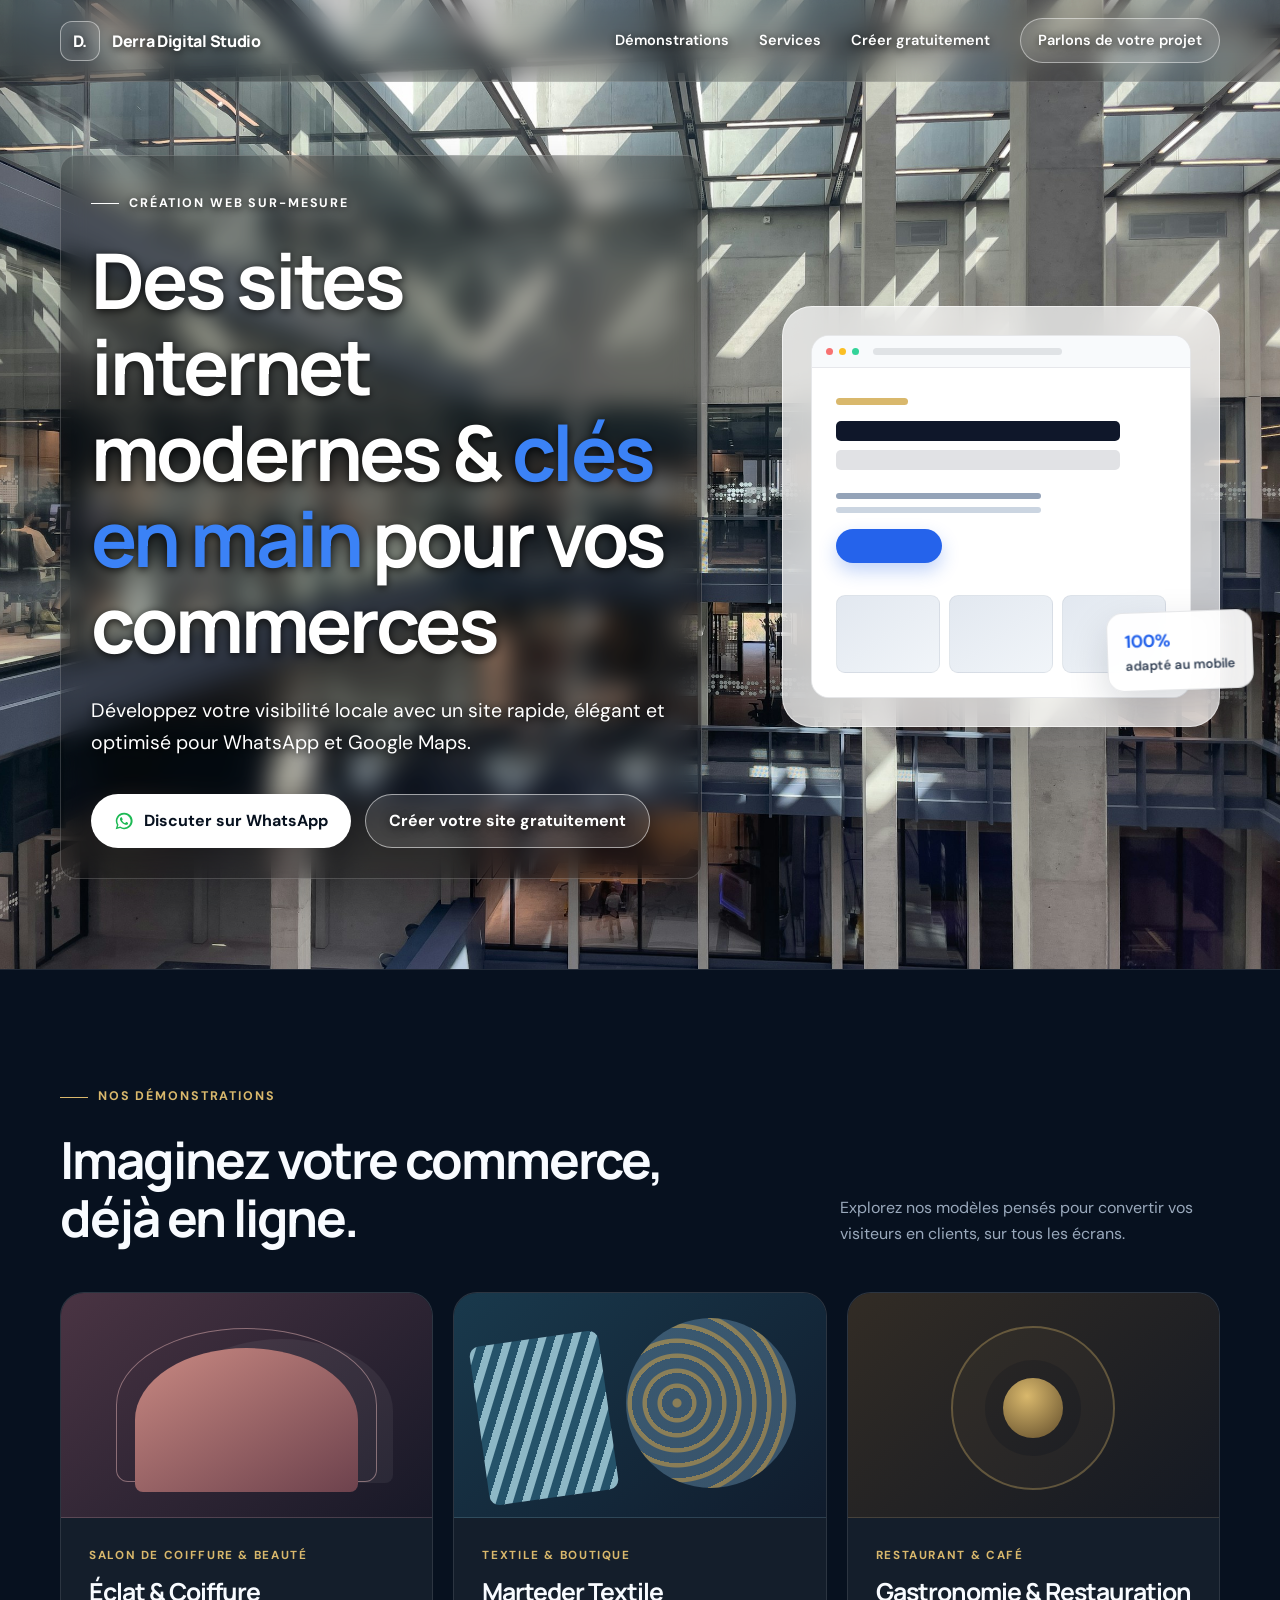
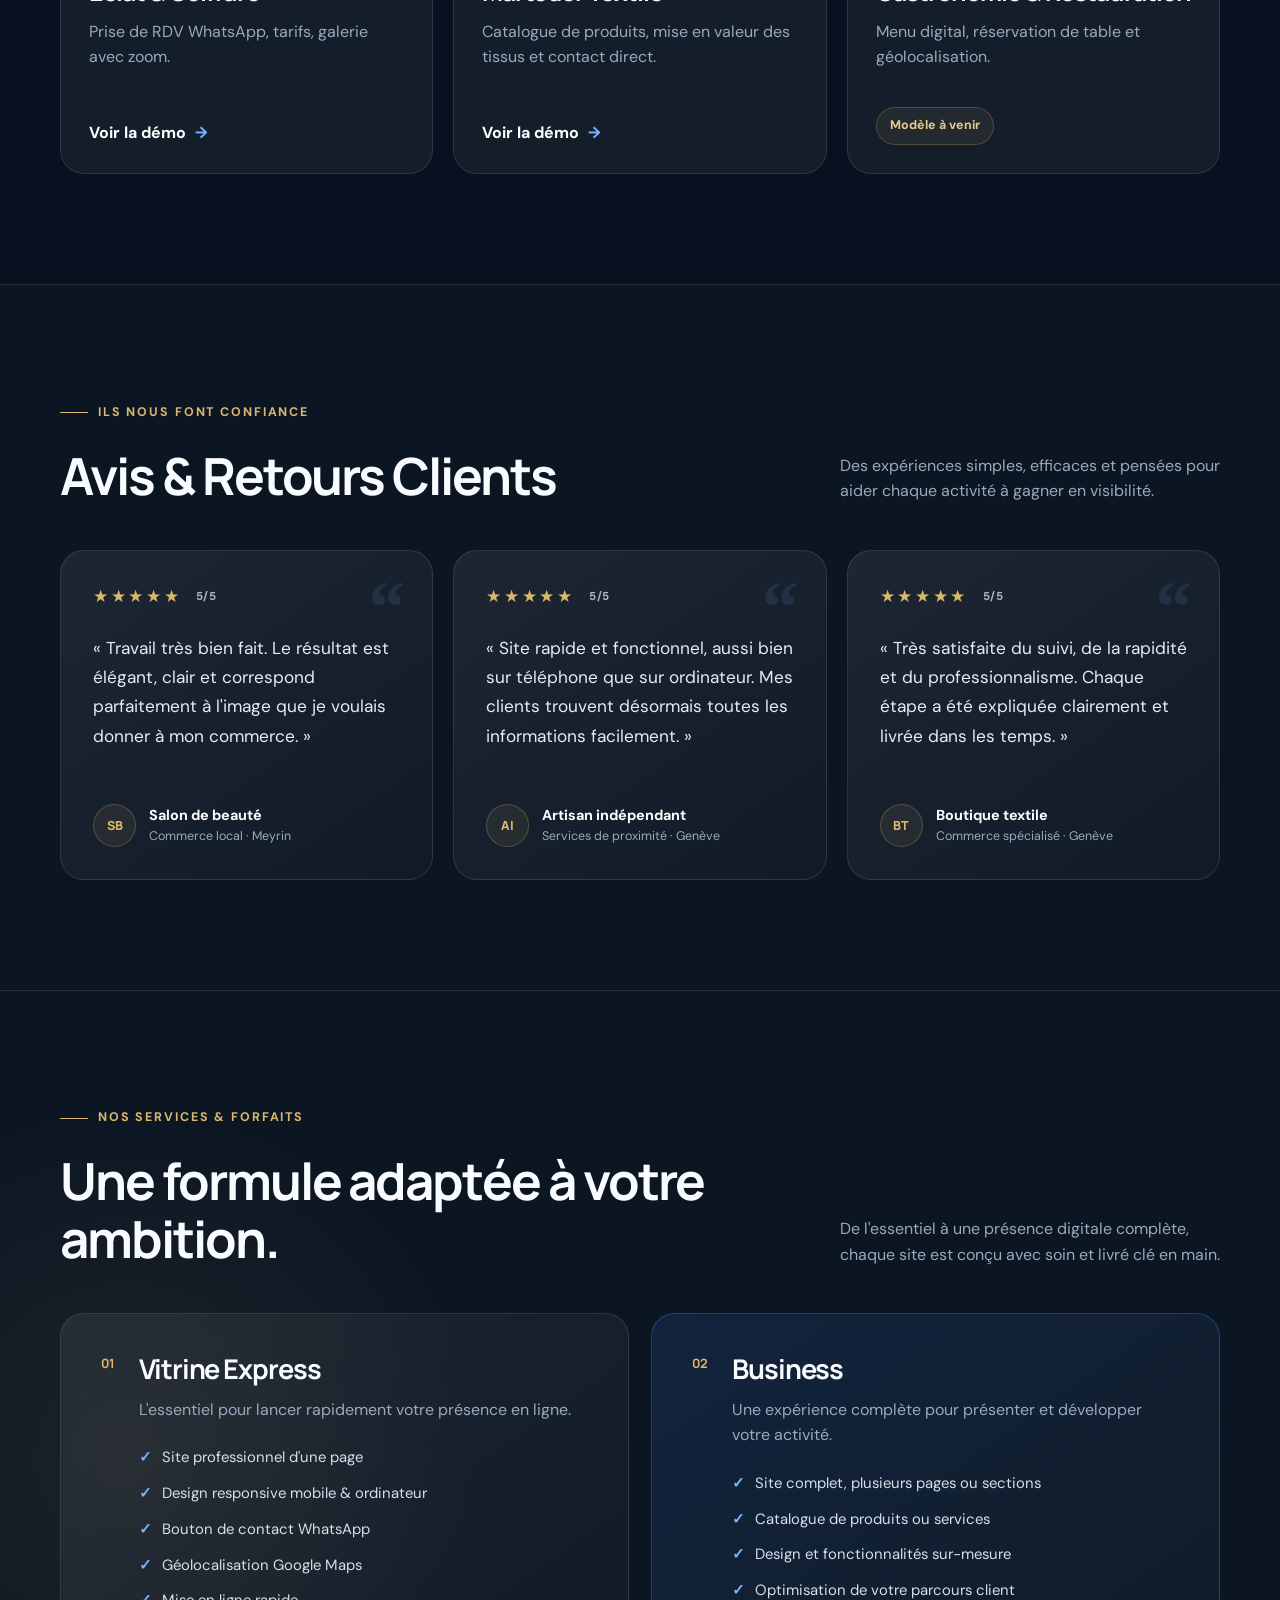
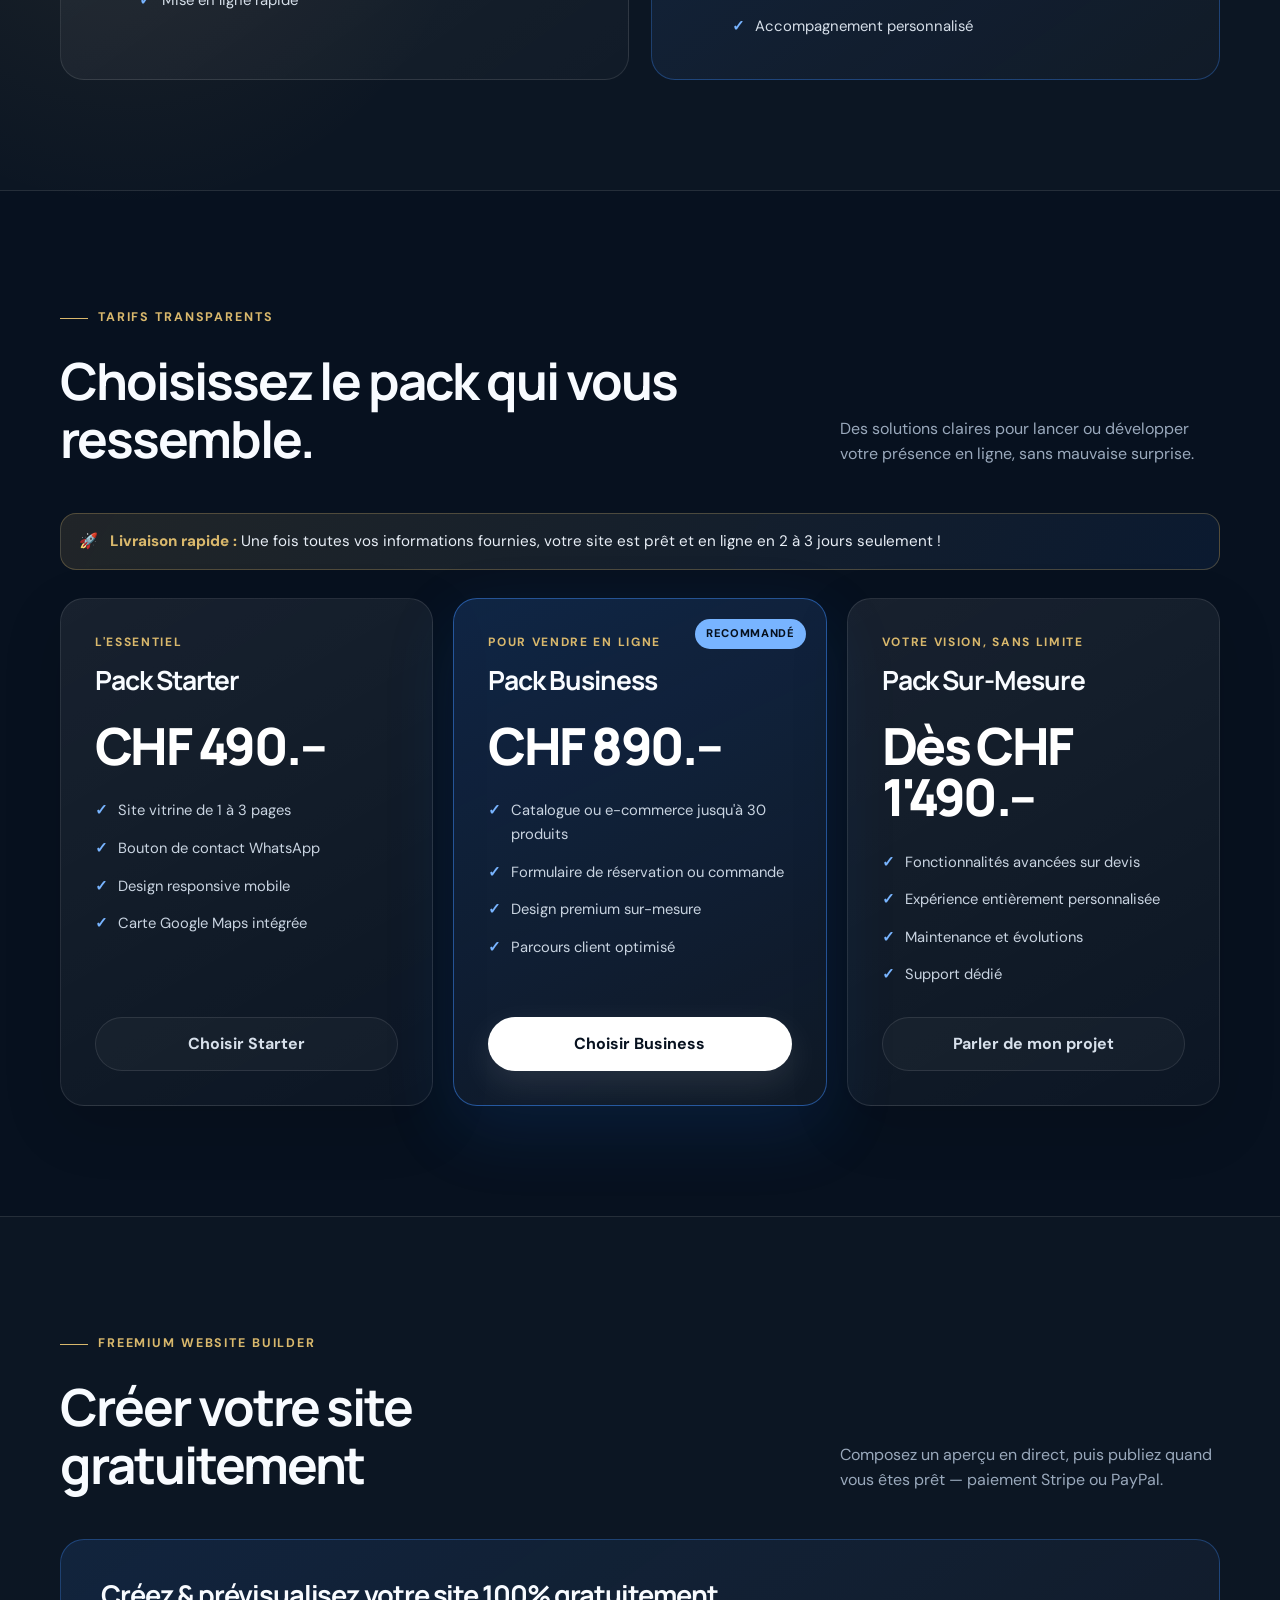
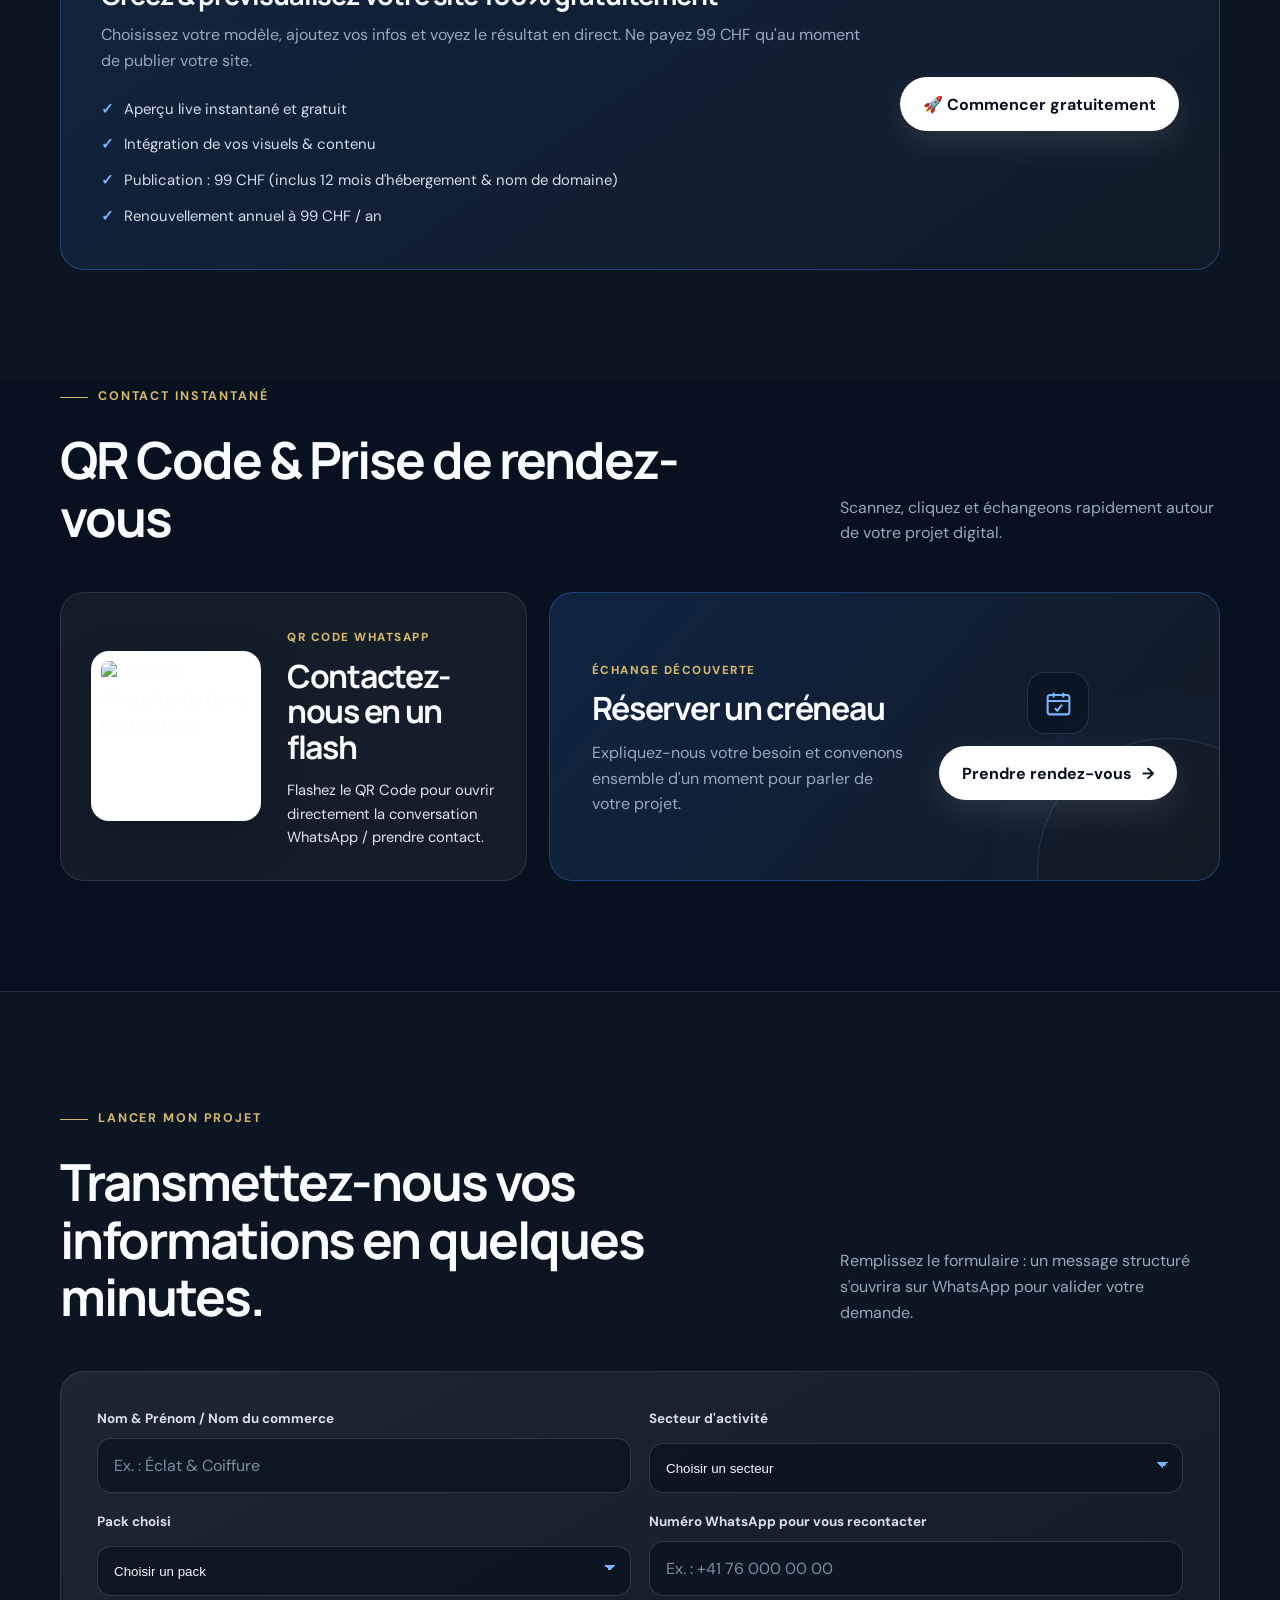
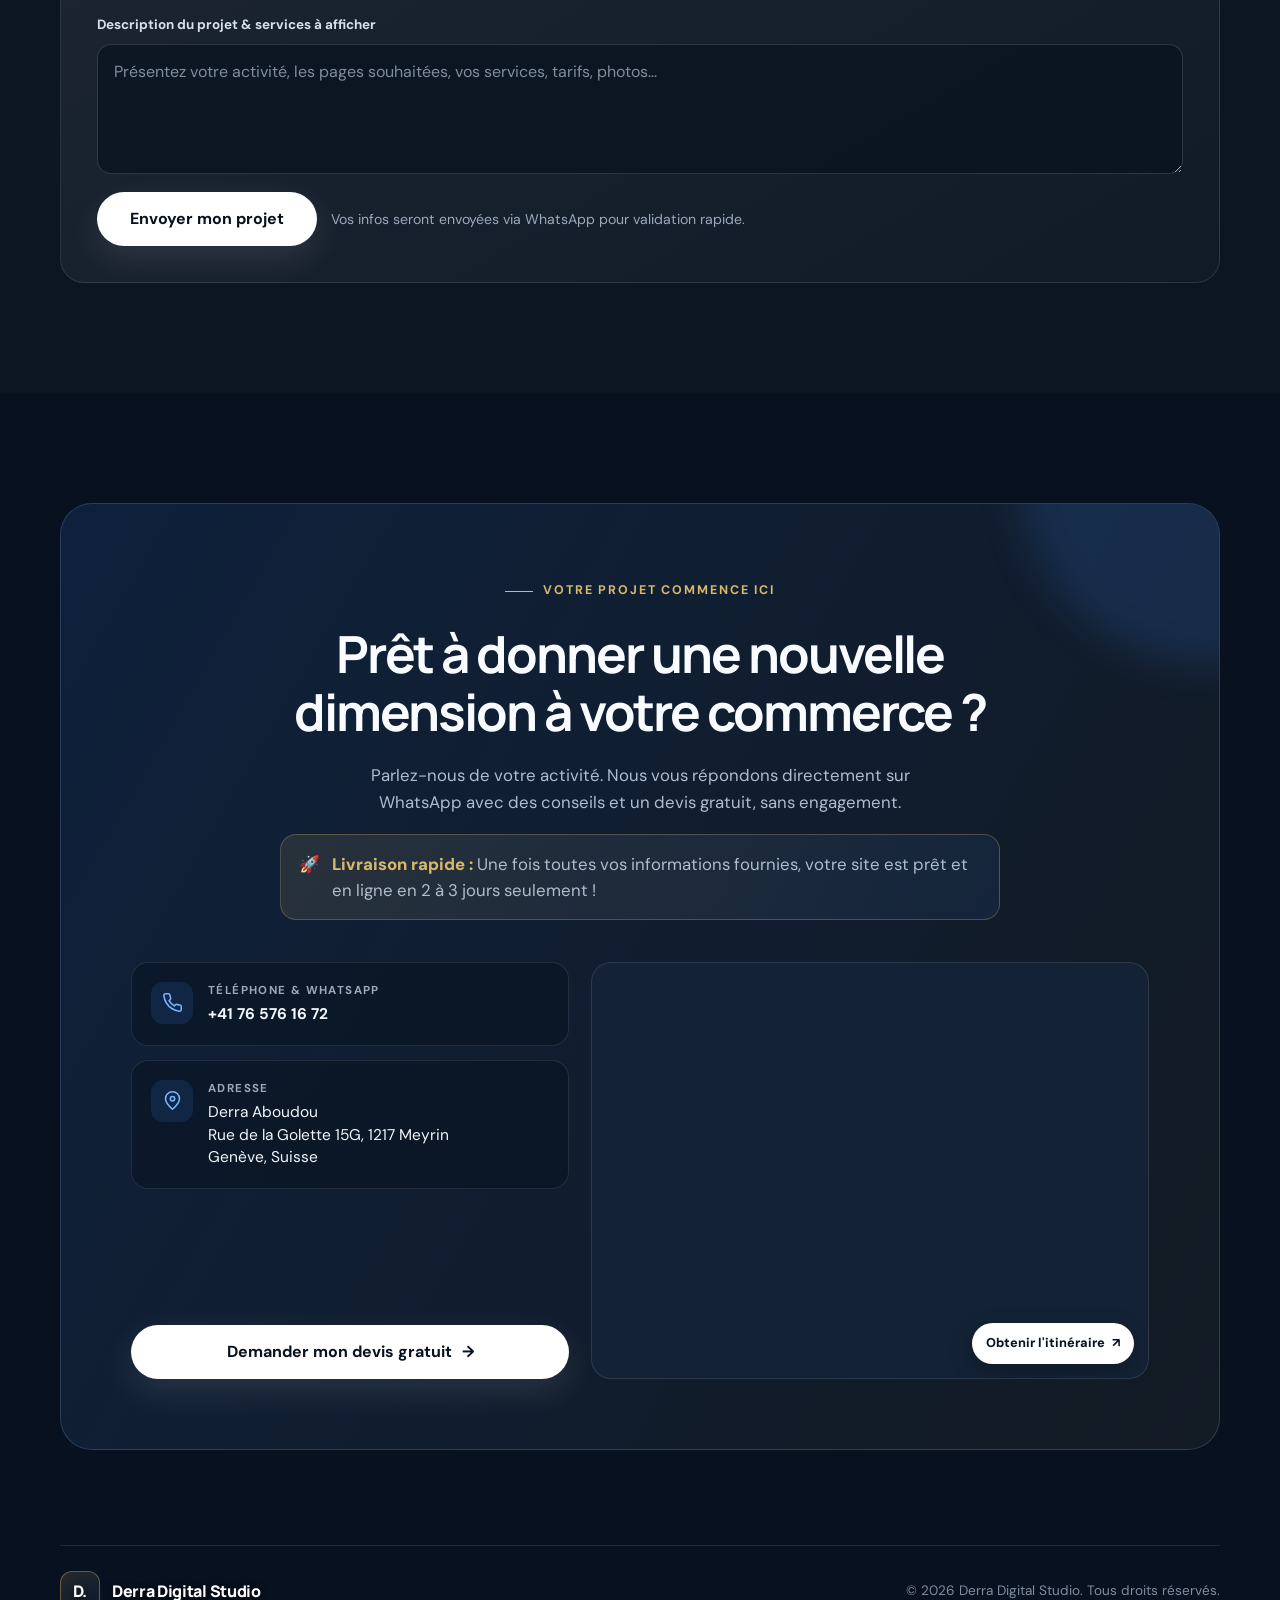
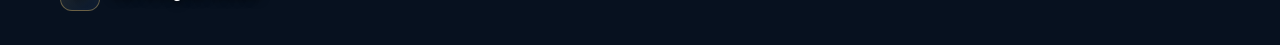
==== commit 33dbf3d5: "Brighten hero device mockup to a light glass theme. Restyle the right-side screen illustration with " ====
--- a/index.html
+++ b/index.html
@@ -189,39 +189,82 @@
     .hero-card {
       position: relative;
       padding: 28px;
-      border: 1px solid rgba(255, 255, 255, .12);
+      border: 1px solid rgba(255, 255, 255, .55);
       border-radius: 30px;
-      background: linear-gradient(145deg, rgba(255, 255, 255, .09), rgba(255, 255, 255, .025));
-      box-shadow: var(--shadow);
+      background: rgba(255, 255, 255, .72);
+      box-shadow: 0 24px 60px rgba(15, 23, 42, .14);
       backdrop-filter: blur(16px);
+      -webkit-backdrop-filter: blur(16px);
       transform: rotate(2deg);
     }
-    .browser { overflow: hidden; border: 1px solid var(--line); border-radius: 18px; background: #0a1727; }
-    .browser-bar { display: flex; align-items: center; gap: 6px; padding: 12px 14px; border-bottom: 1px solid var(--line); }
-    .browser-bar i { width: 7px; height: 7px; border-radius: 50%; background: #526176; }
-    .browser-bar span { width: 54%; height: 7px; margin-left: 8px; border-radius: 10px; background: rgba(255, 255, 255, .07); }
-    .mock-body { padding: 30px 24px 24px; }
-    .mock-label { width: 72px; height: 7px; border-radius: 10px; background: var(--gold); }
-    .mock-title { width: 86%; height: 20px; margin-top: 16px; border-radius: 5px; background: #f5f8fb; box-shadow: 0 29px 0 rgba(245, 248, 251, .9); }
-    .mock-lines { width: 62%; height: 6px; margin-top: 52px; border-radius: 5px; background: #59697d; box-shadow: 0 14px 0 #46566a; }
-    .mock-btn { width: 106px; height: 34px; margin-top: 30px; border-radius: 20px; background: var(--blue); }
+    .browser {
+      overflow: hidden;
+      border: 1px solid rgba(15, 23, 42, .1);
+      border-radius: 18px;
+      background: #ffffff;
+      box-shadow: inset 0 1px 0 rgba(255, 255, 255, .9);
+    }
+    .browser-bar {
+      display: flex;
+      align-items: center;
+      gap: 6px;
+      padding: 12px 14px;
+      border-bottom: 1px solid rgba(15, 23, 42, .08);
+      background: #f8fafc;
+    }
+    .browser-bar i:nth-child(1) { width: 7px; height: 7px; border-radius: 50%; background: #f87171; }
+    .browser-bar i:nth-child(2) { width: 7px; height: 7px; border-radius: 50%; background: #fbbf24; }
+    .browser-bar i:nth-child(3) { width: 7px; height: 7px; border-radius: 50%; background: #34d399; }
+    .browser-bar span {
+      width: 54%;
+      height: 7px;
+      margin-left: 8px;
+      border-radius: 10px;
+      background: rgba(15, 23, 42, .1);
+    }
+    .mock-body { padding: 30px 24px 24px; background: #ffffff; }
+    .mock-label { width: 72px; height: 7px; border-radius: 10px; background: #d9b86c; }
+    .mock-title {
+      width: 86%;
+      height: 20px;
+      margin-top: 16px;
+      border-radius: 5px;
+      background: #0f172a;
+      box-shadow: 0 29px 0 rgba(15, 23, 42, .12);
+    }
+    .mock-lines {
+      width: 62%;
+      height: 6px;
+      margin-top: 52px;
+      border-radius: 5px;
+      background: #94a3b8;
+      box-shadow: 0 14px 0 #cbd5e1;
+    }
+    .mock-btn { width: 106px; height: 34px; margin-top: 30px; border-radius: 20px; background: #2563eb; box-shadow: 0 8px 18px rgba(37, 99, 235, .28); }
     .mock-grid { display: grid; grid-template-columns: repeat(3, 1fr); gap: 9px; margin-top: 32px; }
-    .mock-grid i { height: 78px; border-radius: 9px; background: linear-gradient(140deg, #243a55, #122236); }
+    .mock-grid i {
+      height: 78px;
+      border-radius: 9px;
+      background: linear-gradient(145deg, #e2e8f0, #f1f5f9);
+      border: 1px solid rgba(15, 23, 42, .06);
+    }
     .float-note {
       position: absolute;
       right: -34px;
       bottom: 36px;
       padding: 14px 17px;
-      border: 1px solid rgba(255, 255, 255, .13);
+      border: 1px solid rgba(15, 23, 42, .1);
       border-radius: 16px;
-      color: #dfe8f2;
-      background: #102237;
-      box-shadow: var(--shadow);
+      color: #334155;
+      background: rgba(255, 255, 255, .92);
+      backdrop-filter: blur(10px);
+      -webkit-backdrop-filter: blur(10px);
+      box-shadow: 0 16px 40px rgba(15, 23, 42, .16);
       font-size: .82rem;
       font-weight: 600;
       transform: rotate(-2deg);
     }
-    .float-note b { display: block; color: var(--blue-light); font-size: 1.1rem; }
+    .float-note b { display: block; color: #2563eb; font-size: 1.1rem; }
 
     section { padding: 110px 0; }
     .section-heading { display: flex; align-items: end; justify-content: space-between; gap: 40px; margin-bottom: 46px; }
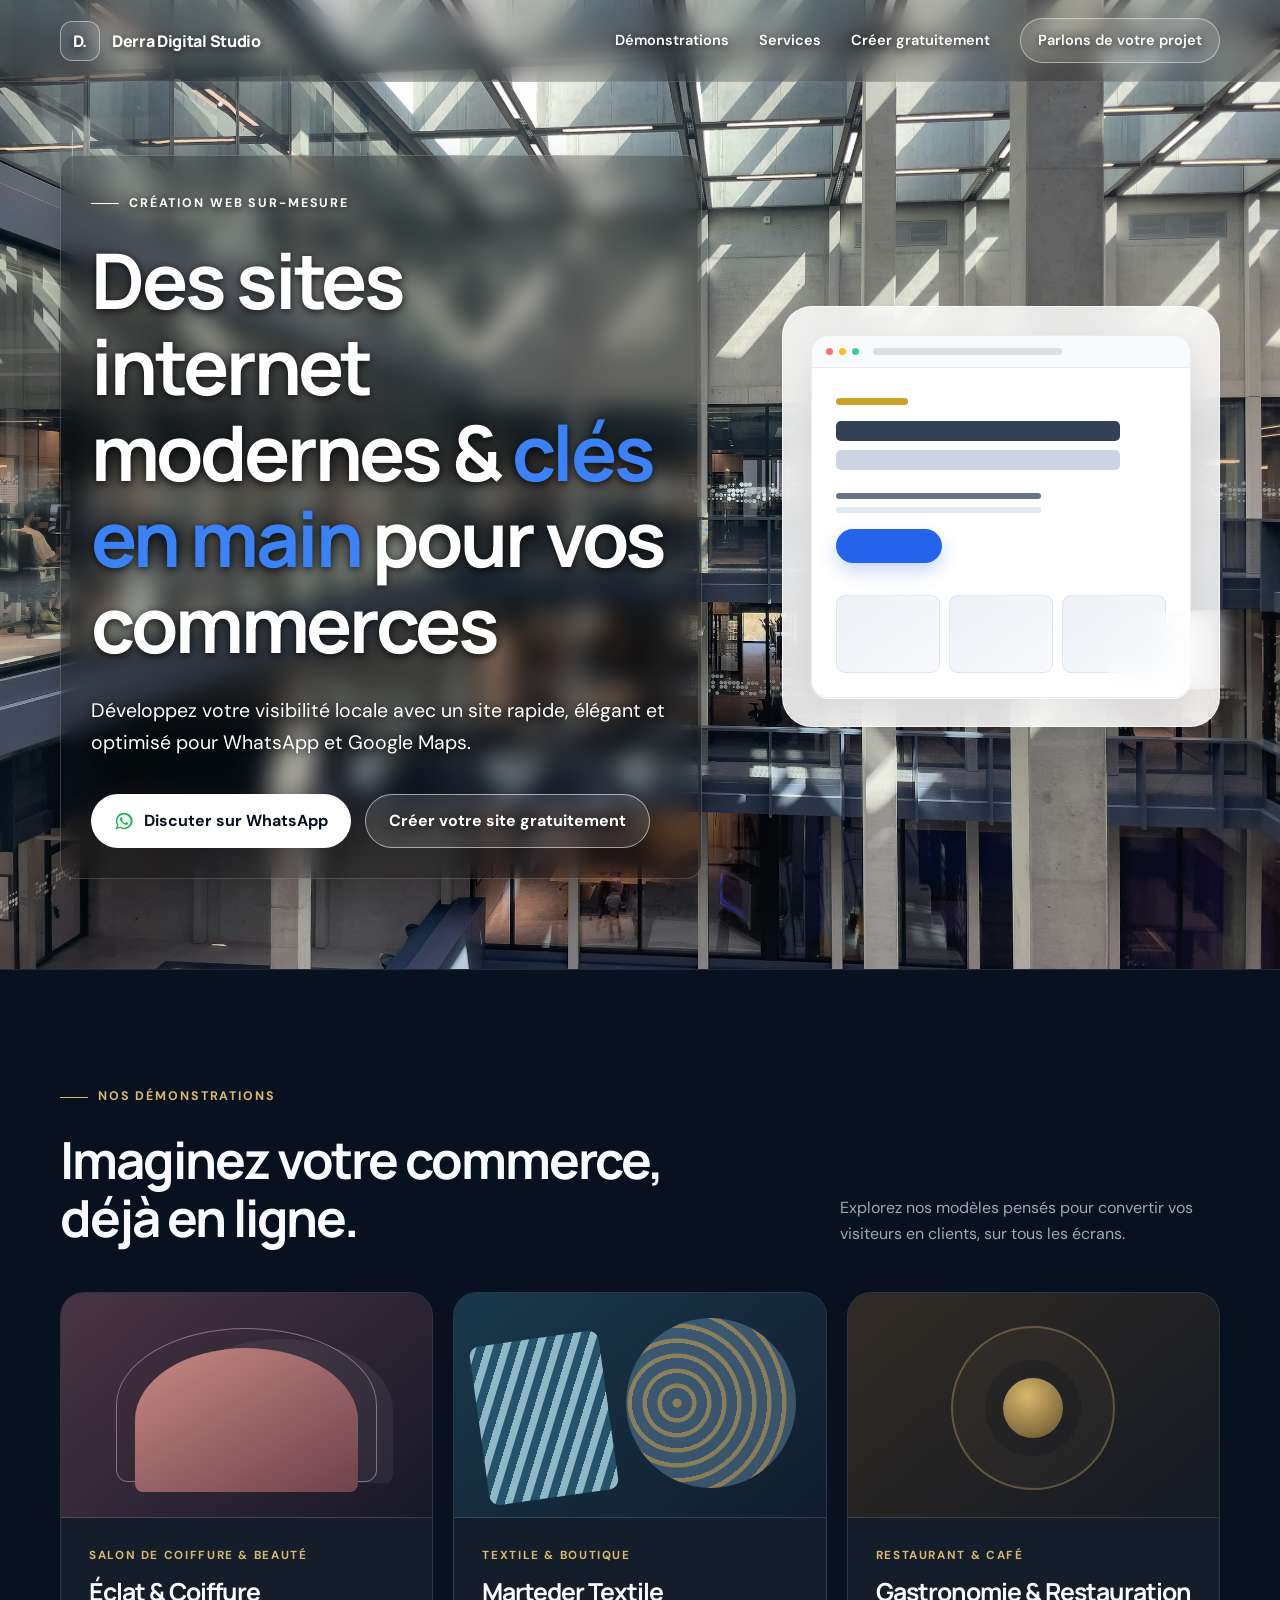
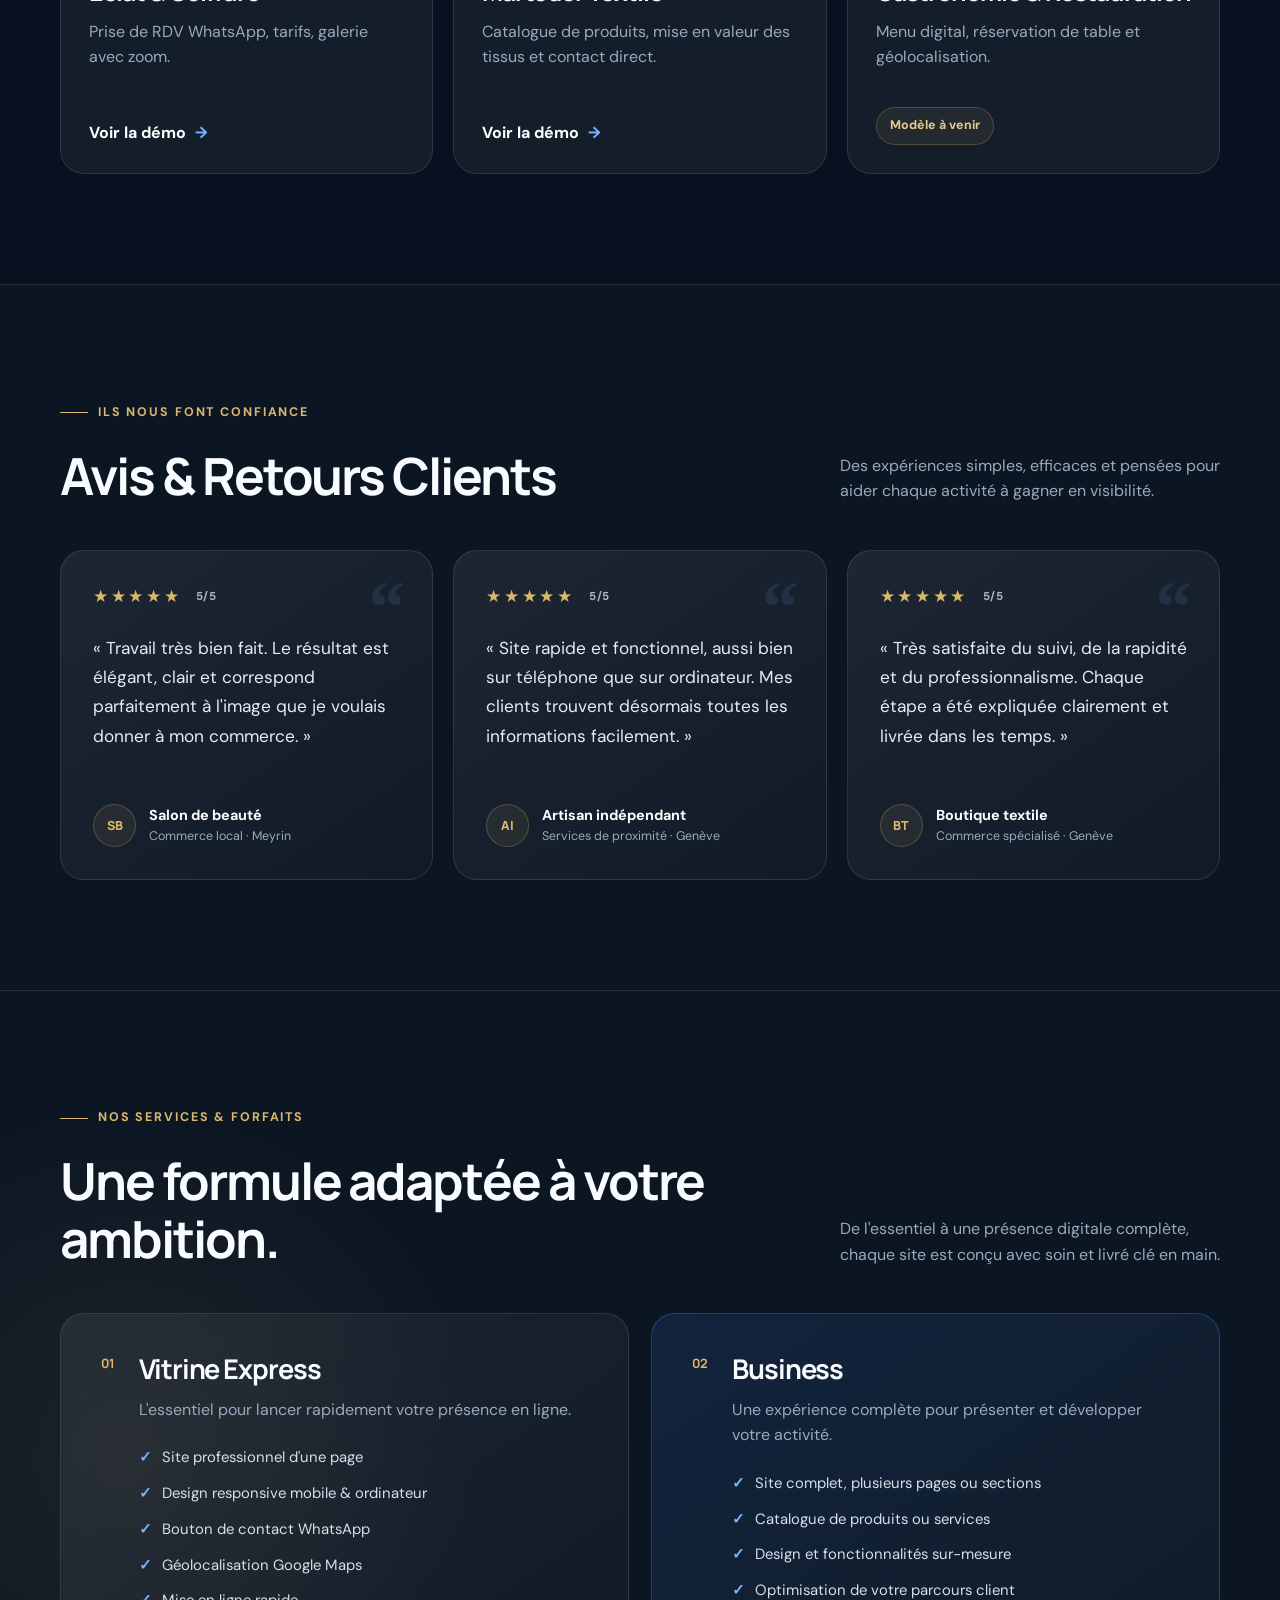
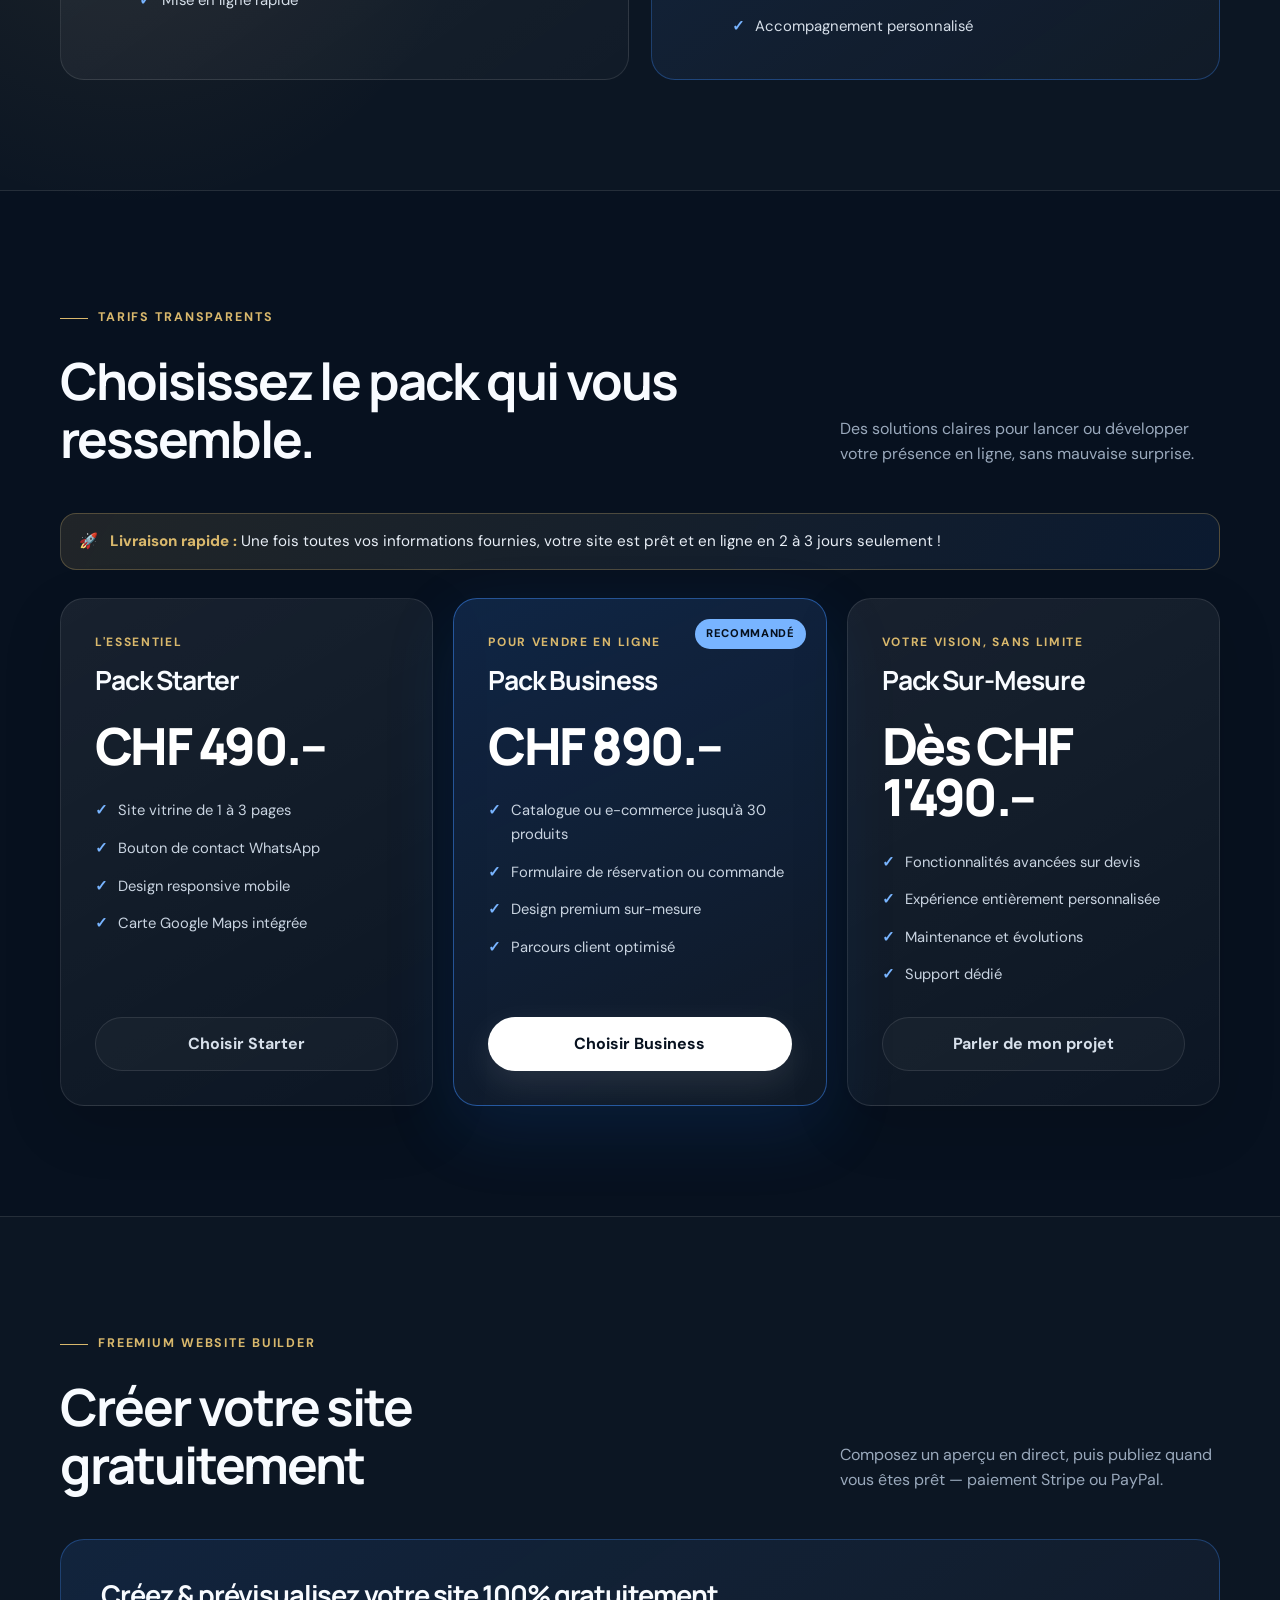
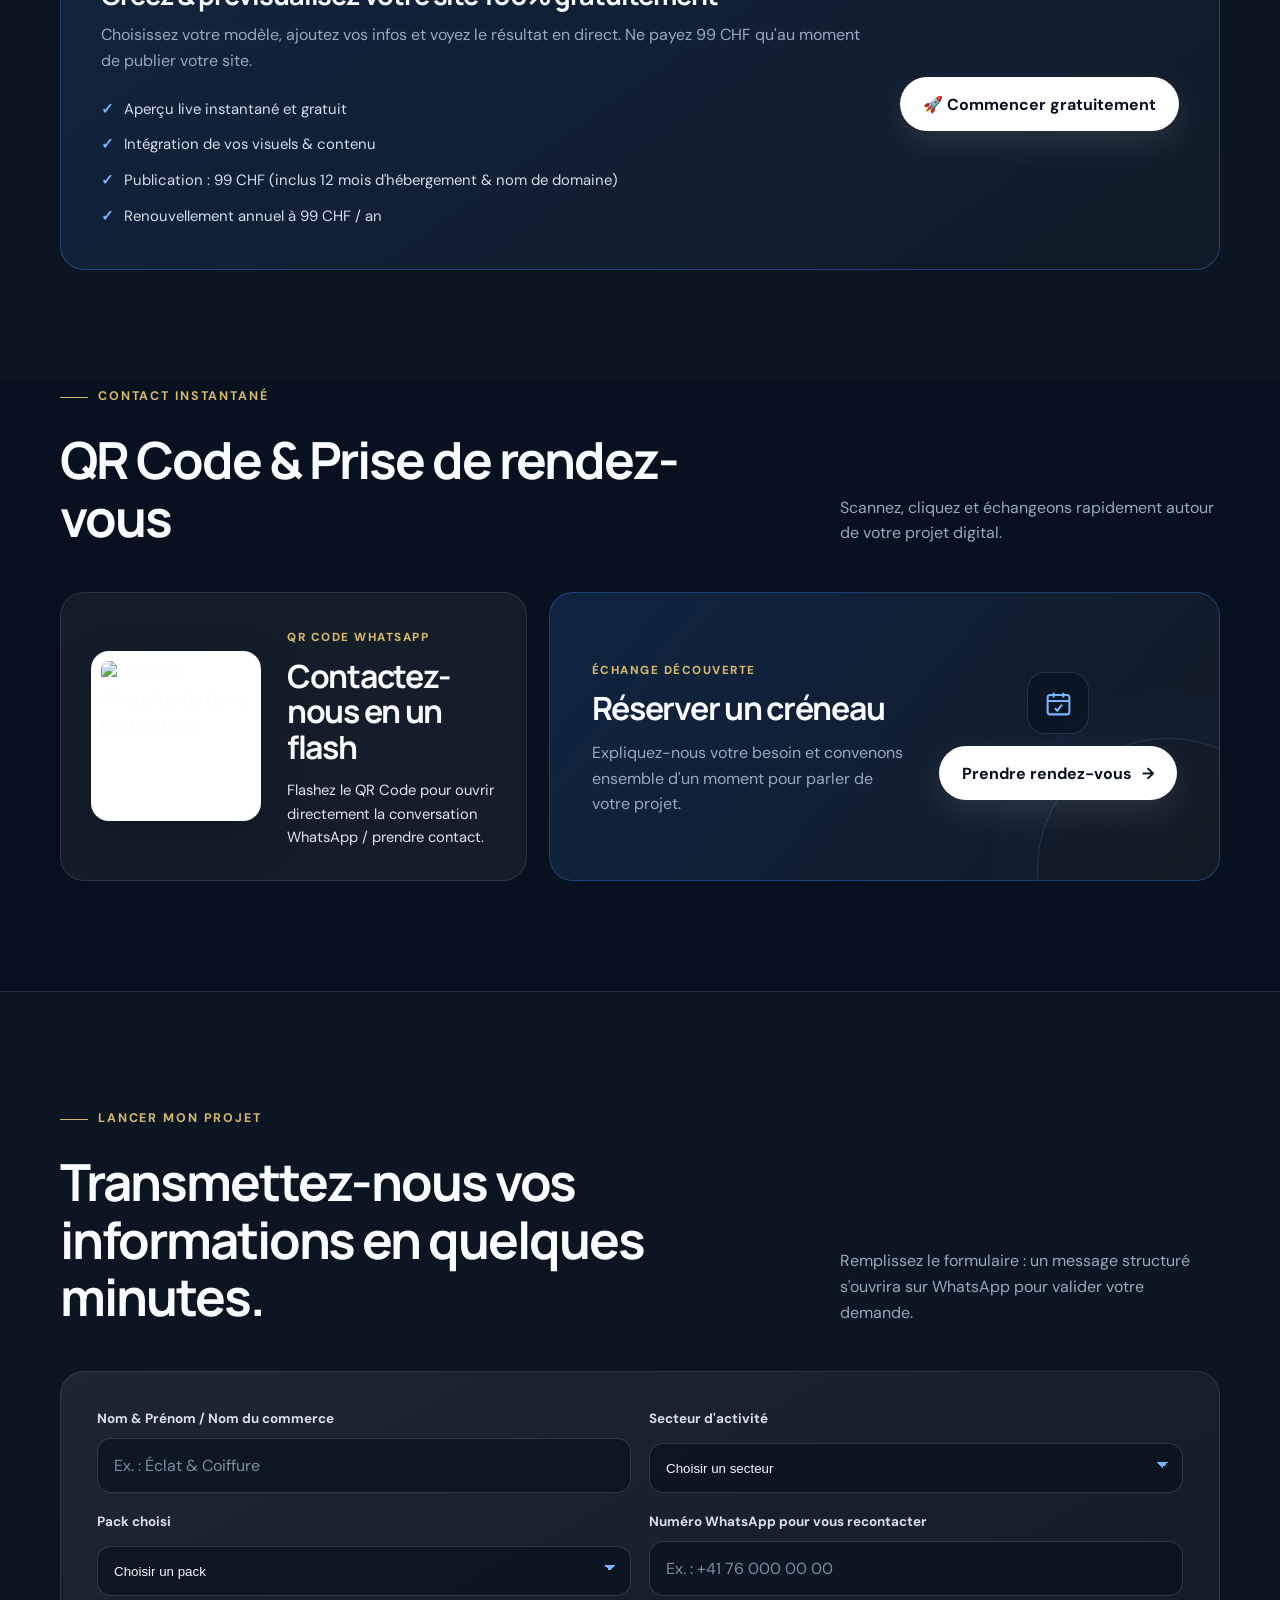
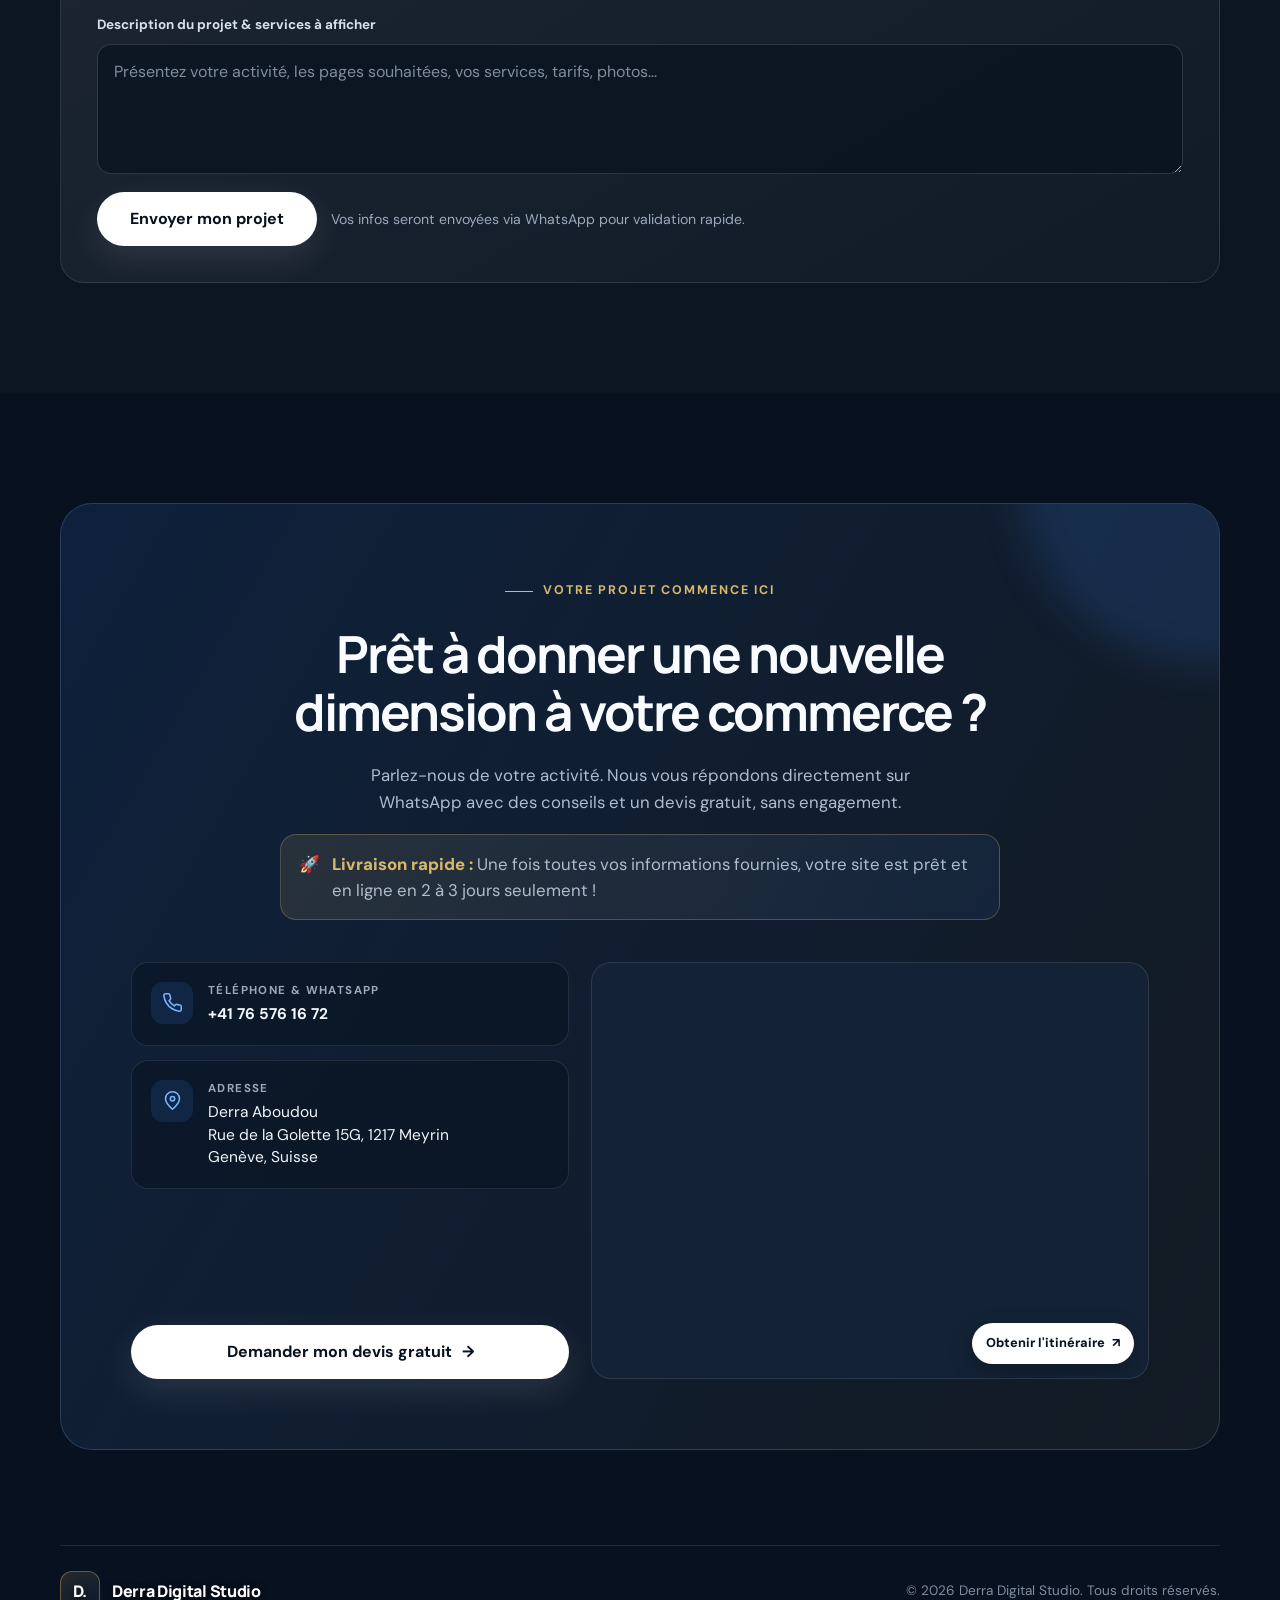
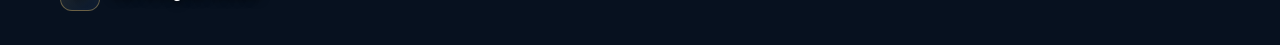
==== commit b91ee3cb: "Refine hero mockup to a brighter frosted light theme. Use a whiter glass card, high-contrast light U" ====
--- a/index.html
+++ b/index.html
@@ -189,28 +189,28 @@
     .hero-card {
       position: relative;
       padding: 28px;
-      border: 1px solid rgba(255, 255, 255, .55);
+      border: 1px solid rgba(255, 255, 255, .7);
       border-radius: 30px;
-      background: rgba(255, 255, 255, .72);
-      box-shadow: 0 24px 60px rgba(15, 23, 42, .14);
-      backdrop-filter: blur(16px);
-      -webkit-backdrop-filter: blur(16px);
+      background: rgba(255, 255, 255, 0.85);
+      box-shadow: 0 24px 60px rgba(15, 23, 42, .12);
+      backdrop-filter: blur(18px);
+      -webkit-backdrop-filter: blur(18px);
       transform: rotate(2deg);
     }
     .browser {
       overflow: hidden;
-      border: 1px solid rgba(15, 23, 42, .1);
+      border: 1px solid rgba(15, 23, 42, .08);
       border-radius: 18px;
       background: #ffffff;
-      box-shadow: inset 0 1px 0 rgba(255, 255, 255, .9);
+      box-shadow: 0 1px 0 rgba(255, 255, 255, 1), 0 10px 28px rgba(15, 23, 42, .06);
     }
     .browser-bar {
       display: flex;
       align-items: center;
       gap: 6px;
       padding: 12px 14px;
-      border-bottom: 1px solid rgba(15, 23, 42, .08);
-      background: #f8fafc;
+      border-bottom: 1px solid rgba(15, 23, 42, .06);
+      background: rgba(248, 250, 252, .95);
     }
     .browser-bar i:nth-child(1) { width: 7px; height: 7px; border-radius: 50%; background: #f87171; }
     .browser-bar i:nth-child(2) { width: 7px; height: 7px; border-radius: 50%; background: #fbbf24; }
@@ -220,51 +220,58 @@
       height: 7px;
       margin-left: 8px;
       border-radius: 10px;
-      background: rgba(15, 23, 42, .1);
+      background: rgba(15, 23, 42, .12);
     }
     .mock-body { padding: 30px 24px 24px; background: #ffffff; }
-    .mock-label { width: 72px; height: 7px; border-radius: 10px; background: #d9b86c; }
+    .mock-label { width: 72px; height: 7px; border-radius: 10px; background: #c9a227; }
     .mock-title {
       width: 86%;
       height: 20px;
       margin-top: 16px;
       border-radius: 5px;
-      background: #0f172a;
-      box-shadow: 0 29px 0 rgba(15, 23, 42, .12);
+      background: #334155;
+      box-shadow: 0 29px 0 #cbd5e1;
     }
     .mock-lines {
       width: 62%;
       height: 6px;
       margin-top: 52px;
       border-radius: 5px;
-      background: #94a3b8;
-      box-shadow: 0 14px 0 #cbd5e1;
-    }
-    .mock-btn { width: 106px; height: 34px; margin-top: 30px; border-radius: 20px; background: #2563eb; box-shadow: 0 8px 18px rgba(37, 99, 235, .28); }
+      background: #64748b;
+      box-shadow: 0 14px 0 #e2e8f0;
+    }
+    .mock-btn {
+      width: 106px;
+      height: 34px;
+      margin-top: 30px;
+      border-radius: 20px;
+      background: #2563eb;
+      box-shadow: 0 8px 18px rgba(37, 99, 235, .25);
+    }
     .mock-grid { display: grid; grid-template-columns: repeat(3, 1fr); gap: 9px; margin-top: 32px; }
     .mock-grid i {
       height: 78px;
       border-radius: 9px;
-      background: linear-gradient(145deg, #e2e8f0, #f1f5f9);
-      border: 1px solid rgba(15, 23, 42, .06);
+      background: linear-gradient(145deg, #eef2f7, #f8fafc);
+      border: 1px solid rgba(15, 23, 42, .08);
     }
     .float-note {
       position: absolute;
       right: -34px;
       bottom: 36px;
       padding: 14px 17px;
-      border: 1px solid rgba(15, 23, 42, .1);
+      border: 1px solid rgba(15, 23, 42, .12);
       border-radius: 16px;
-      color: #334155;
-      background: rgba(255, 255, 255, .92);
-      backdrop-filter: blur(10px);
-      -webkit-backdrop-filter: blur(10px);
-      box-shadow: 0 16px 40px rgba(15, 23, 42, .16);
+      color: #0f172a;
+      background: rgba(255, 255, 255, 0.95);
+      backdrop-filter: blur(12px);
+      -webkit-backdrop-filter: blur(12px);
+      box-shadow: 0 16px 40px rgba(15, 23, 42, .14);
       font-size: .82rem;
       font-weight: 600;
       transform: rotate(-2deg);
     }
-    .float-note b { display: block; color: #2563eb; font-size: 1.1rem; }
+    .float-note b { display: block; color: #1d4ed8; font-size: 1.1rem; }
 
     section { padding: 110px 0; }
     .section-heading { display: flex; align-items: end; justify-content: space-between; gap: 40px; margin-bottom: 46px; }
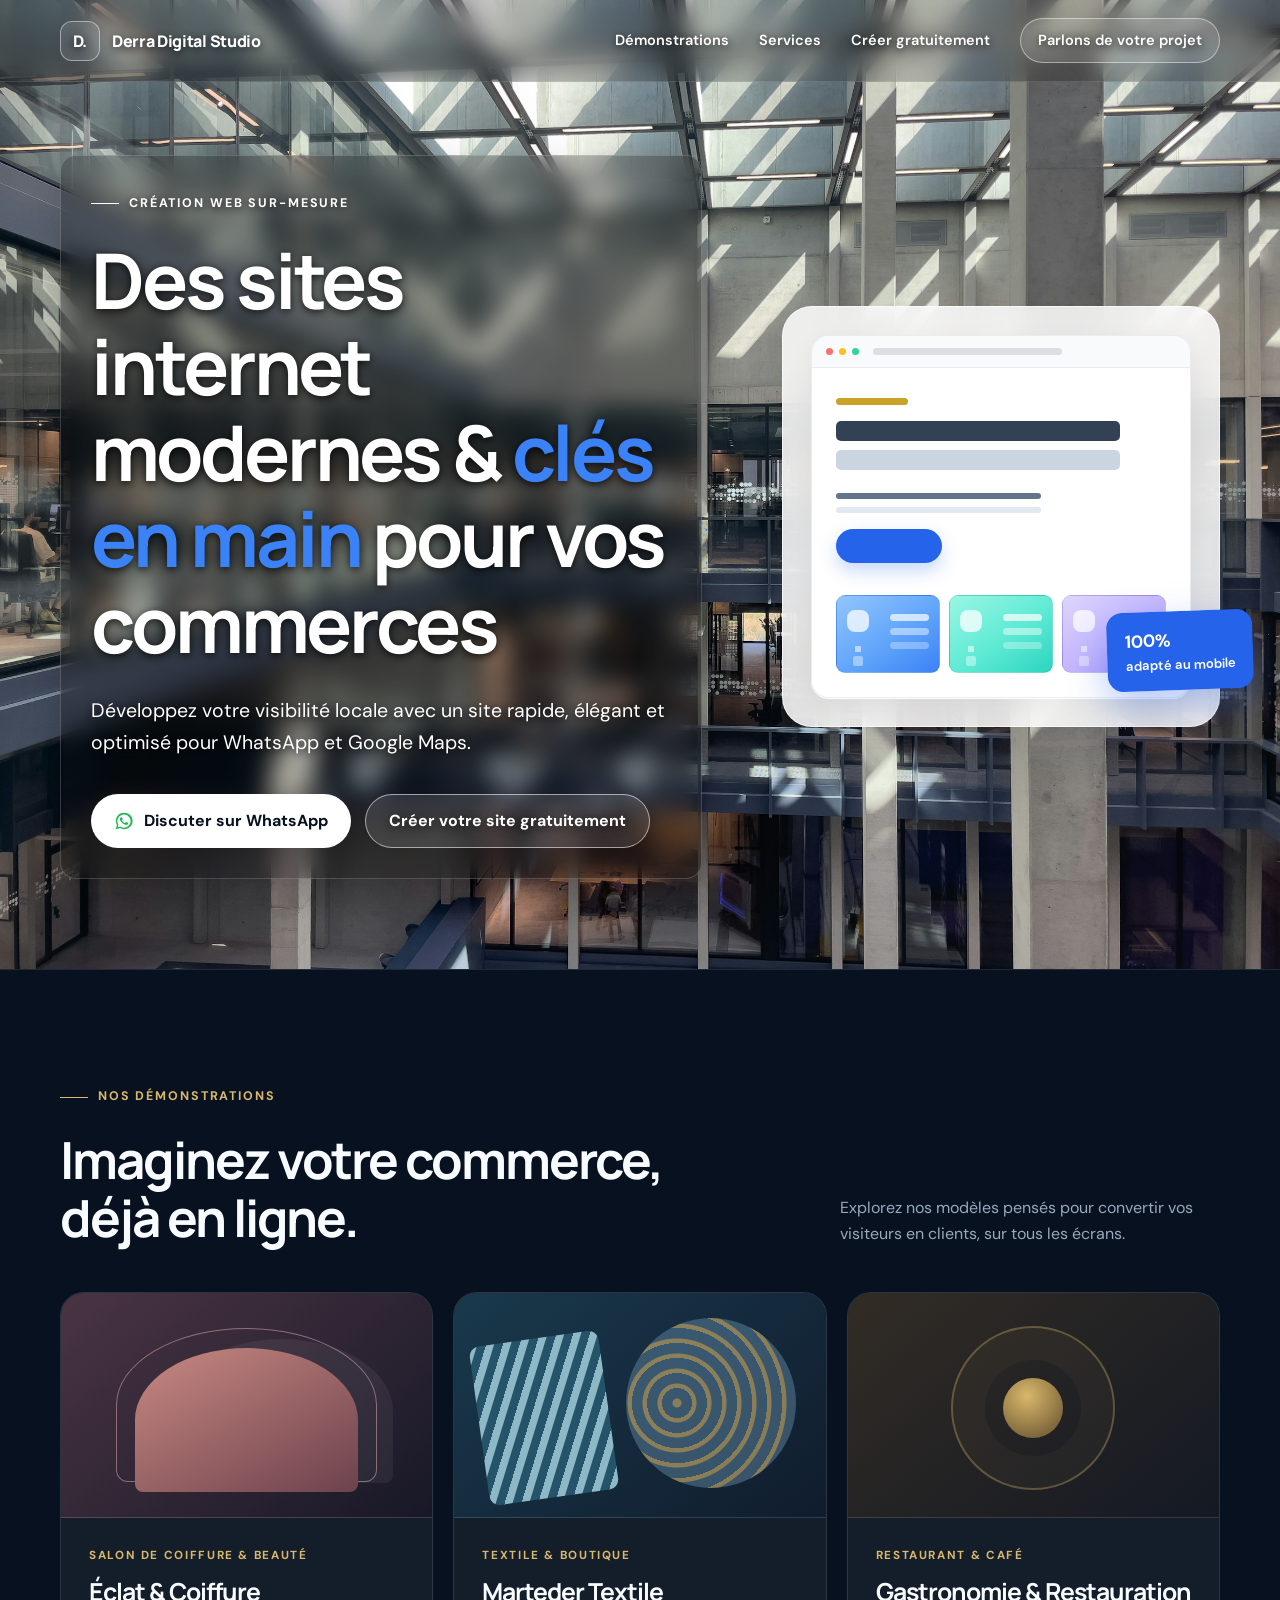
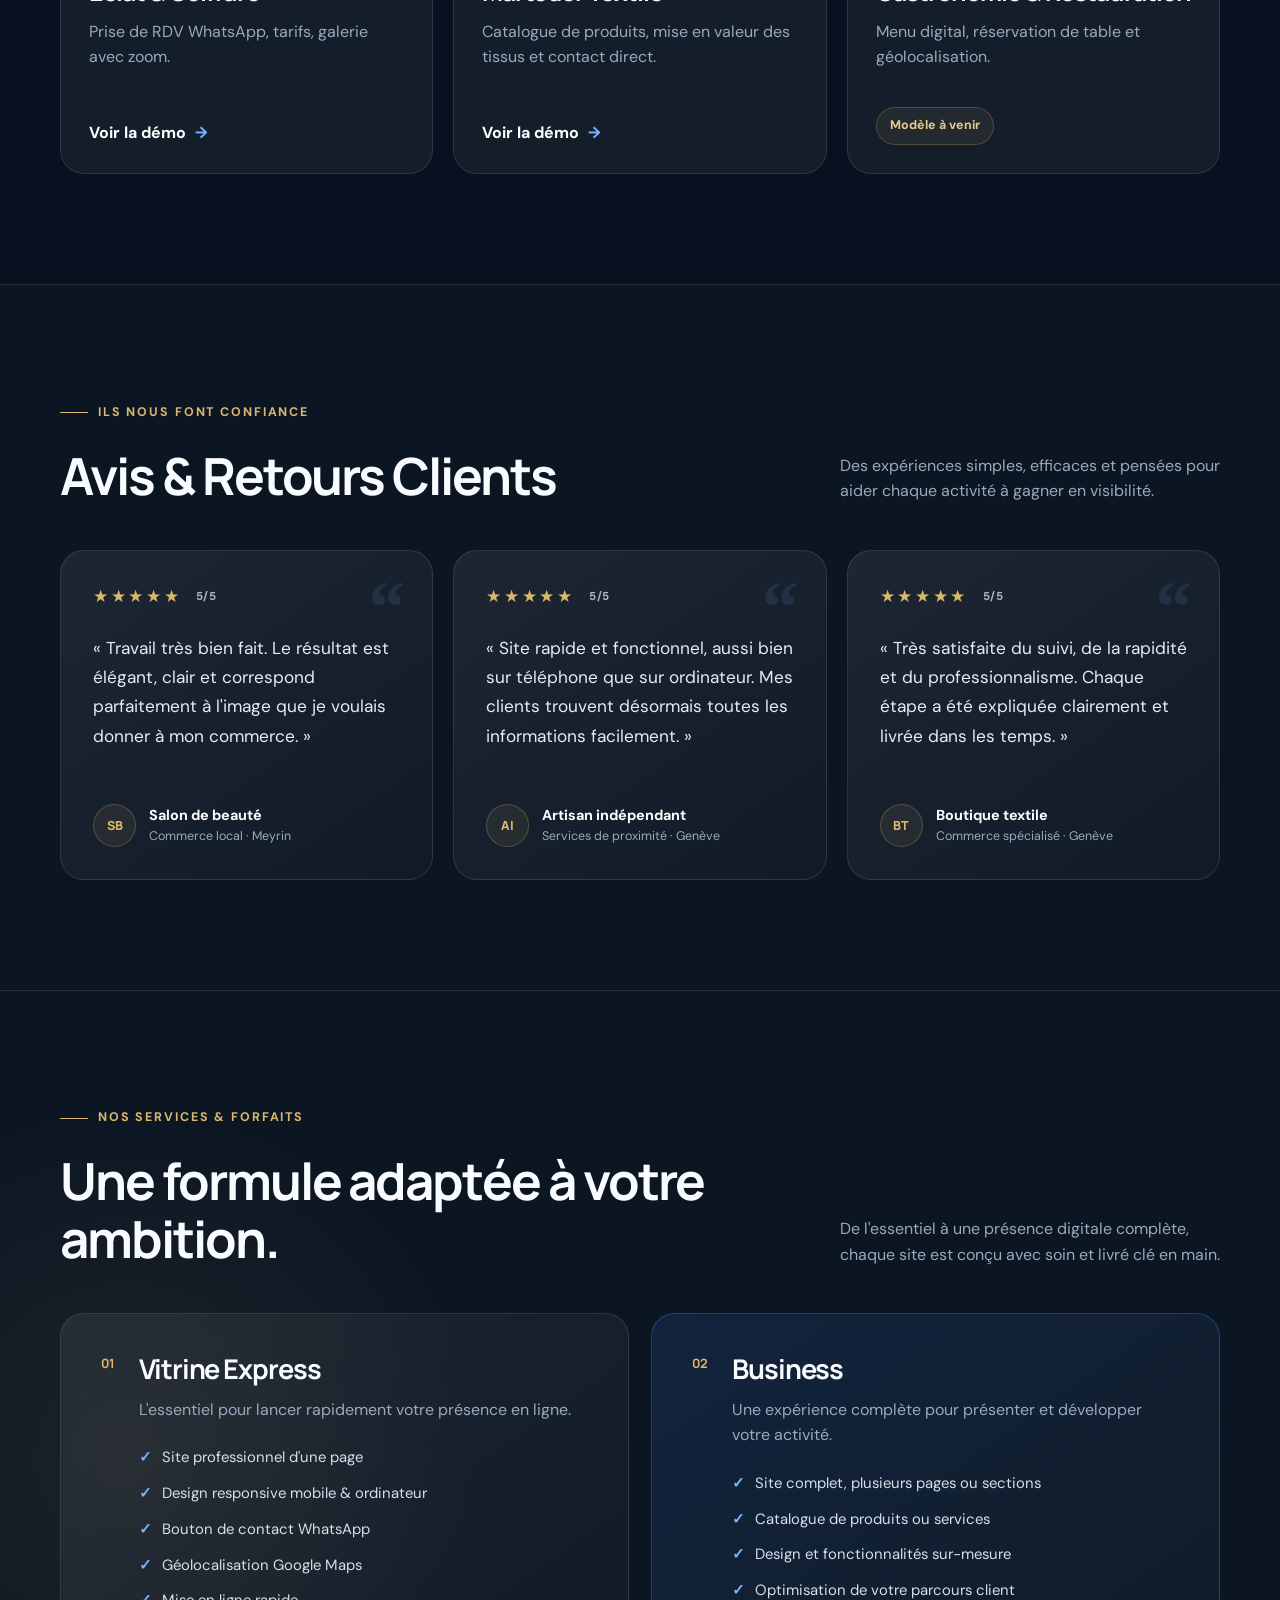
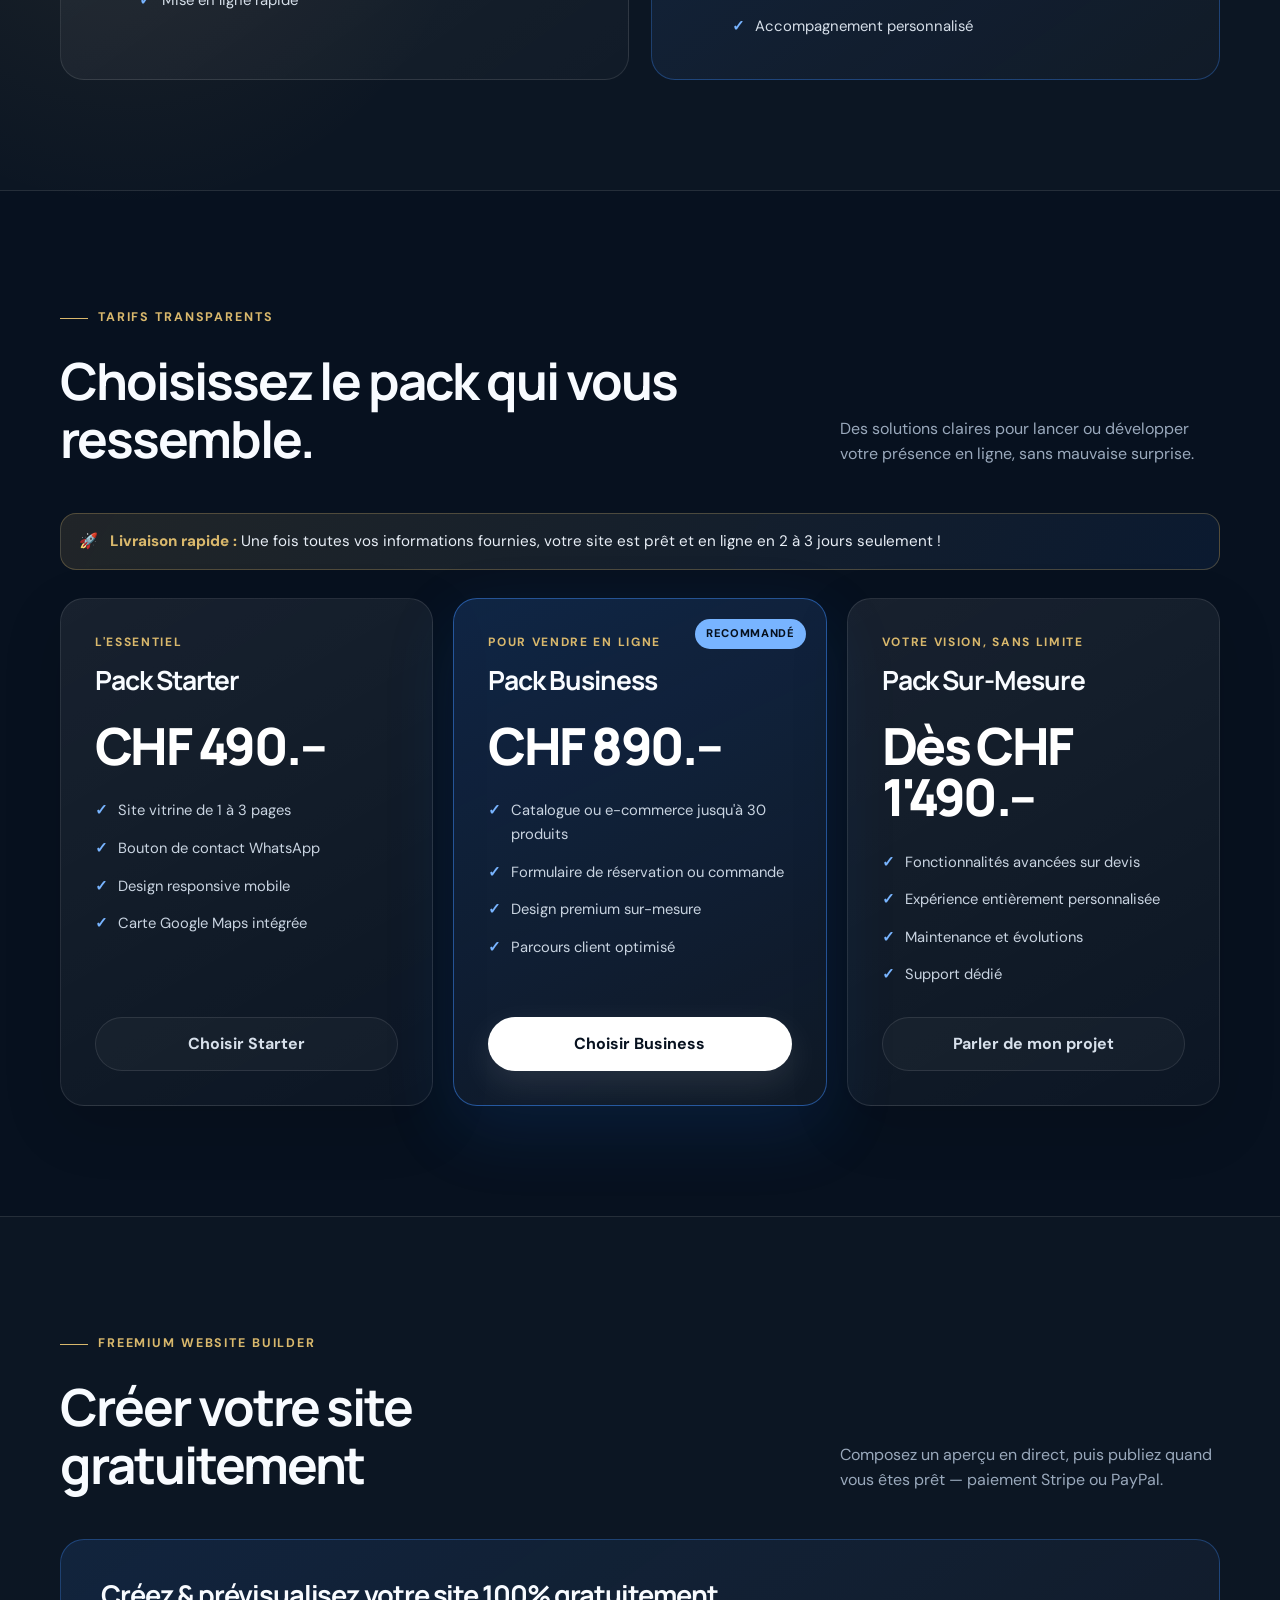
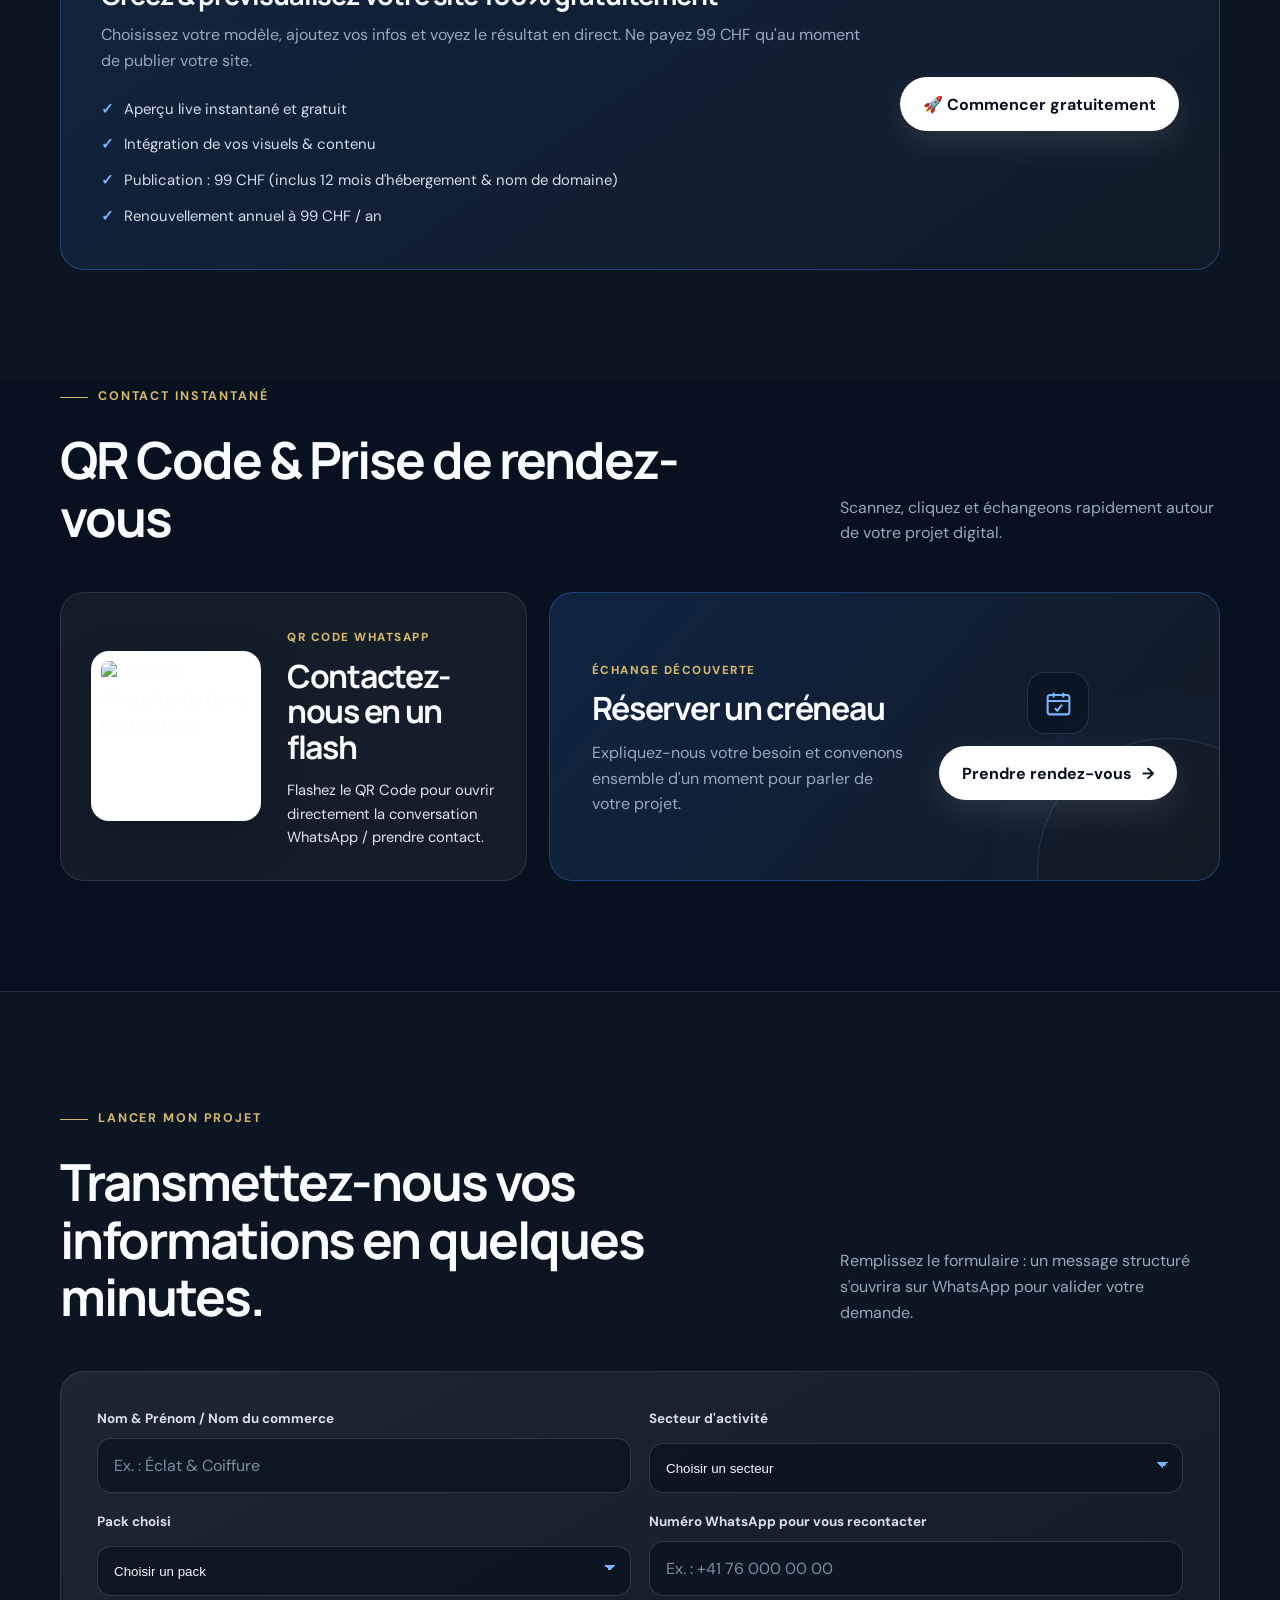
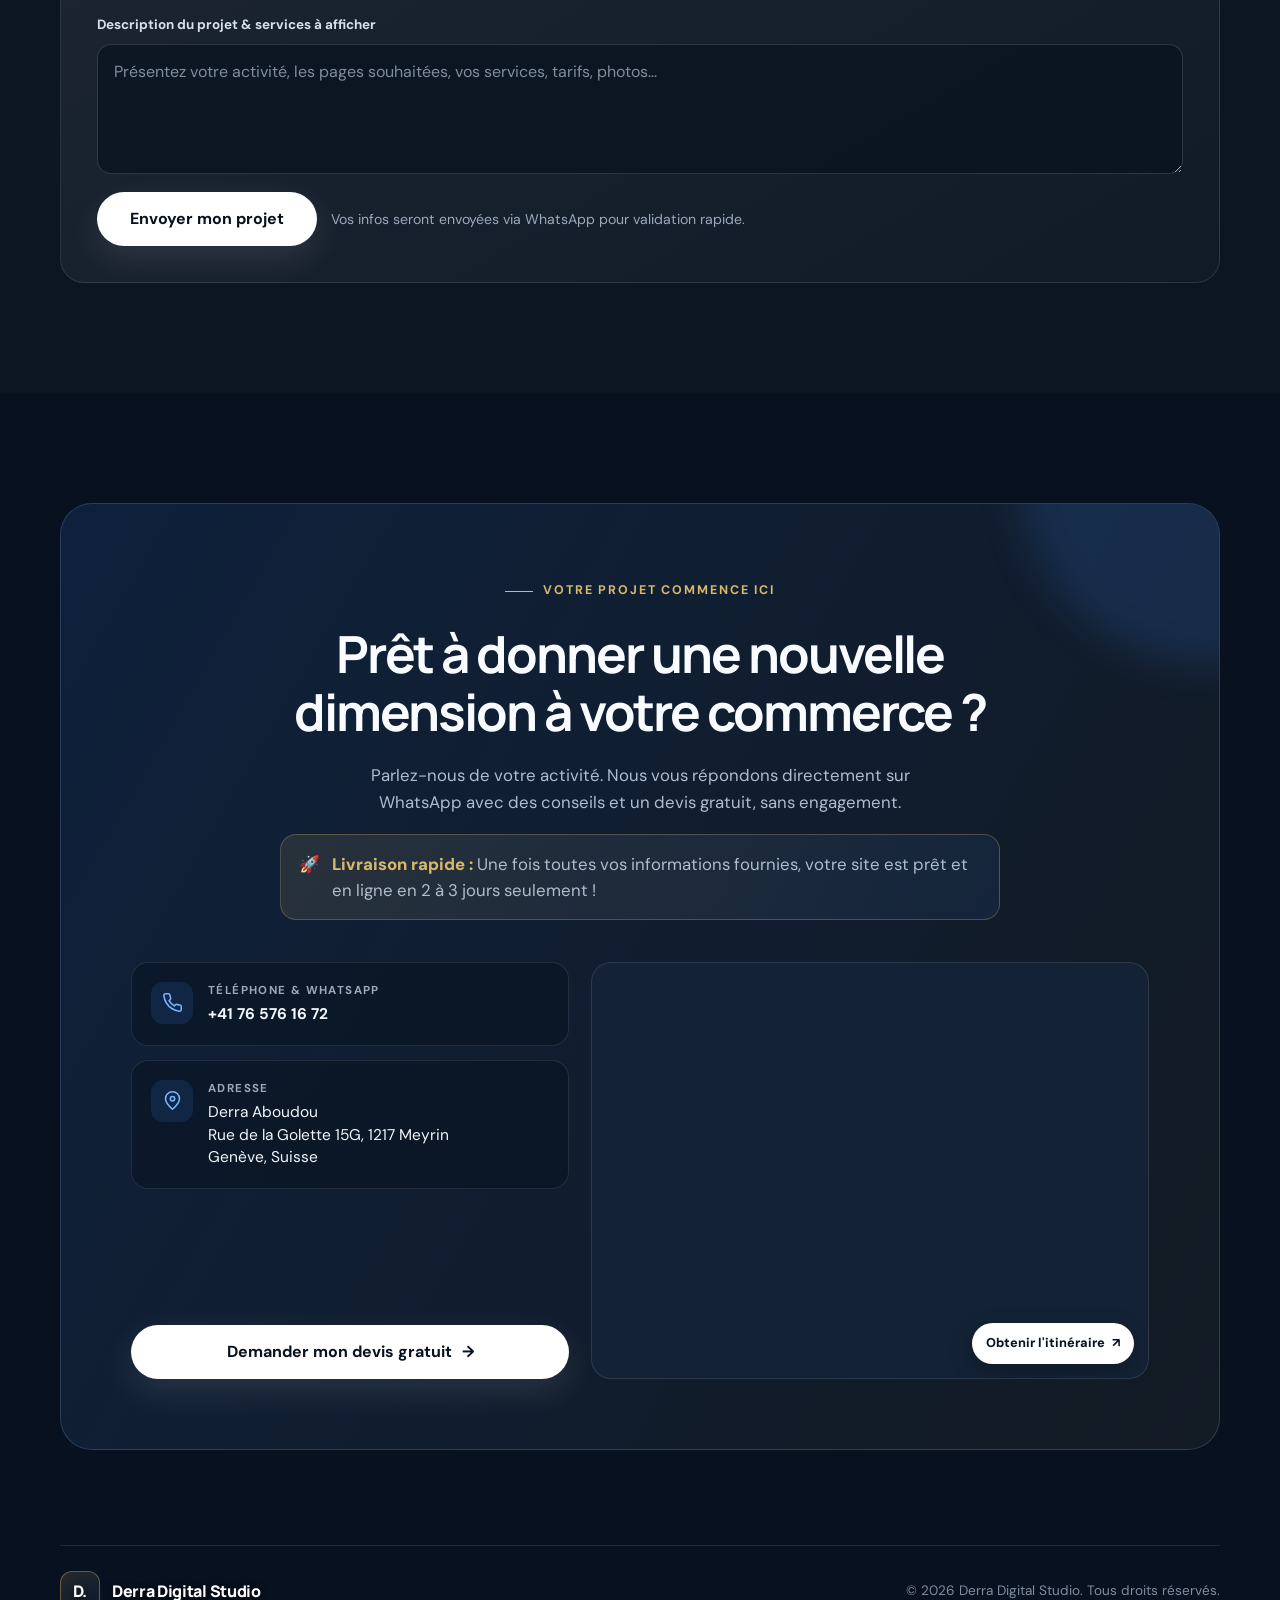
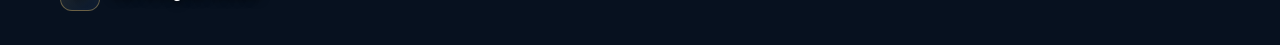
==== commit 810b8e71: "Add color accents to hero mockup modules and badge. Tint the three screen cards with soft blue, teal" ====
--- a/index.html
+++ b/index.html
@@ -250,28 +250,60 @@
     }
     .mock-grid { display: grid; grid-template-columns: repeat(3, 1fr); gap: 9px; margin-top: 32px; }
     .mock-grid i {
+      position: relative;
       height: 78px;
+      overflow: hidden;
       border-radius: 9px;
-      background: linear-gradient(145deg, #eef2f7, #f8fafc);
       border: 1px solid rgba(15, 23, 42, .08);
+    }
+    .mock-grid i::before,
+    .mock-grid i::after {
+      position: absolute;
+      left: 10px;
+      border-radius: 999px;
+      content: "";
+    }
+    .mock-grid i::before {
+      top: 14px;
+      width: 22px;
+      height: 22px;
+      border-radius: 8px;
+      background: rgba(255, 255, 255, .75);
+      box-shadow: 0 28px 0 -8px rgba(255, 255, 255, .55), 0 40px 0 -6px rgba(255, 255, 255, .4);
+    }
+    .mock-grid i::after {
+      right: 10px;
+      left: auto;
+      top: 18px;
+      width: 38%;
+      height: 7px;
+      background: rgba(255, 255, 255, .7);
+      box-shadow: 0 14px 0 rgba(255, 255, 255, .45), 0 28px 0 rgba(255, 255, 255, .3);
+    }
+    .mock-grid i:nth-child(1) {
+      background: linear-gradient(145deg, #93c5fd, #60a5fa 55%, #3b82f6);
+    }
+    .mock-grid i:nth-child(2) {
+      background: linear-gradient(145deg, #99f6e4, #5eead4 55%, #2dd4bf);
+    }
+    .mock-grid i:nth-child(3) {
+      background: linear-gradient(145deg, #ddd6fe, #c4b5fd 55%, #a78bfa);
     }
     .float-note {
       position: absolute;
       right: -34px;
       bottom: 36px;
       padding: 14px 17px;
-      border: 1px solid rgba(15, 23, 42, .12);
+      border: 1px solid rgba(37, 99, 235, .35);
       border-radius: 16px;
-      color: #0f172a;
-      background: rgba(255, 255, 255, 0.95);
-      backdrop-filter: blur(12px);
-      -webkit-backdrop-filter: blur(12px);
-      box-shadow: 0 16px 40px rgba(15, 23, 42, .14);
+      color: #ffffff;
+      background: #2563eb;
+      box-shadow: 0 16px 40px rgba(37, 99, 235, .35);
       font-size: .82rem;
       font-weight: 600;
       transform: rotate(-2deg);
     }
-    .float-note b { display: block; color: #1d4ed8; font-size: 1.1rem; }
+    .float-note b { display: block; color: #ffffff; font-size: 1.1rem; }
 
     section { padding: 110px 0; }
     .section-heading { display: flex; align-items: end; justify-content: space-between; gap: 40px; margin-bottom: 46px; }
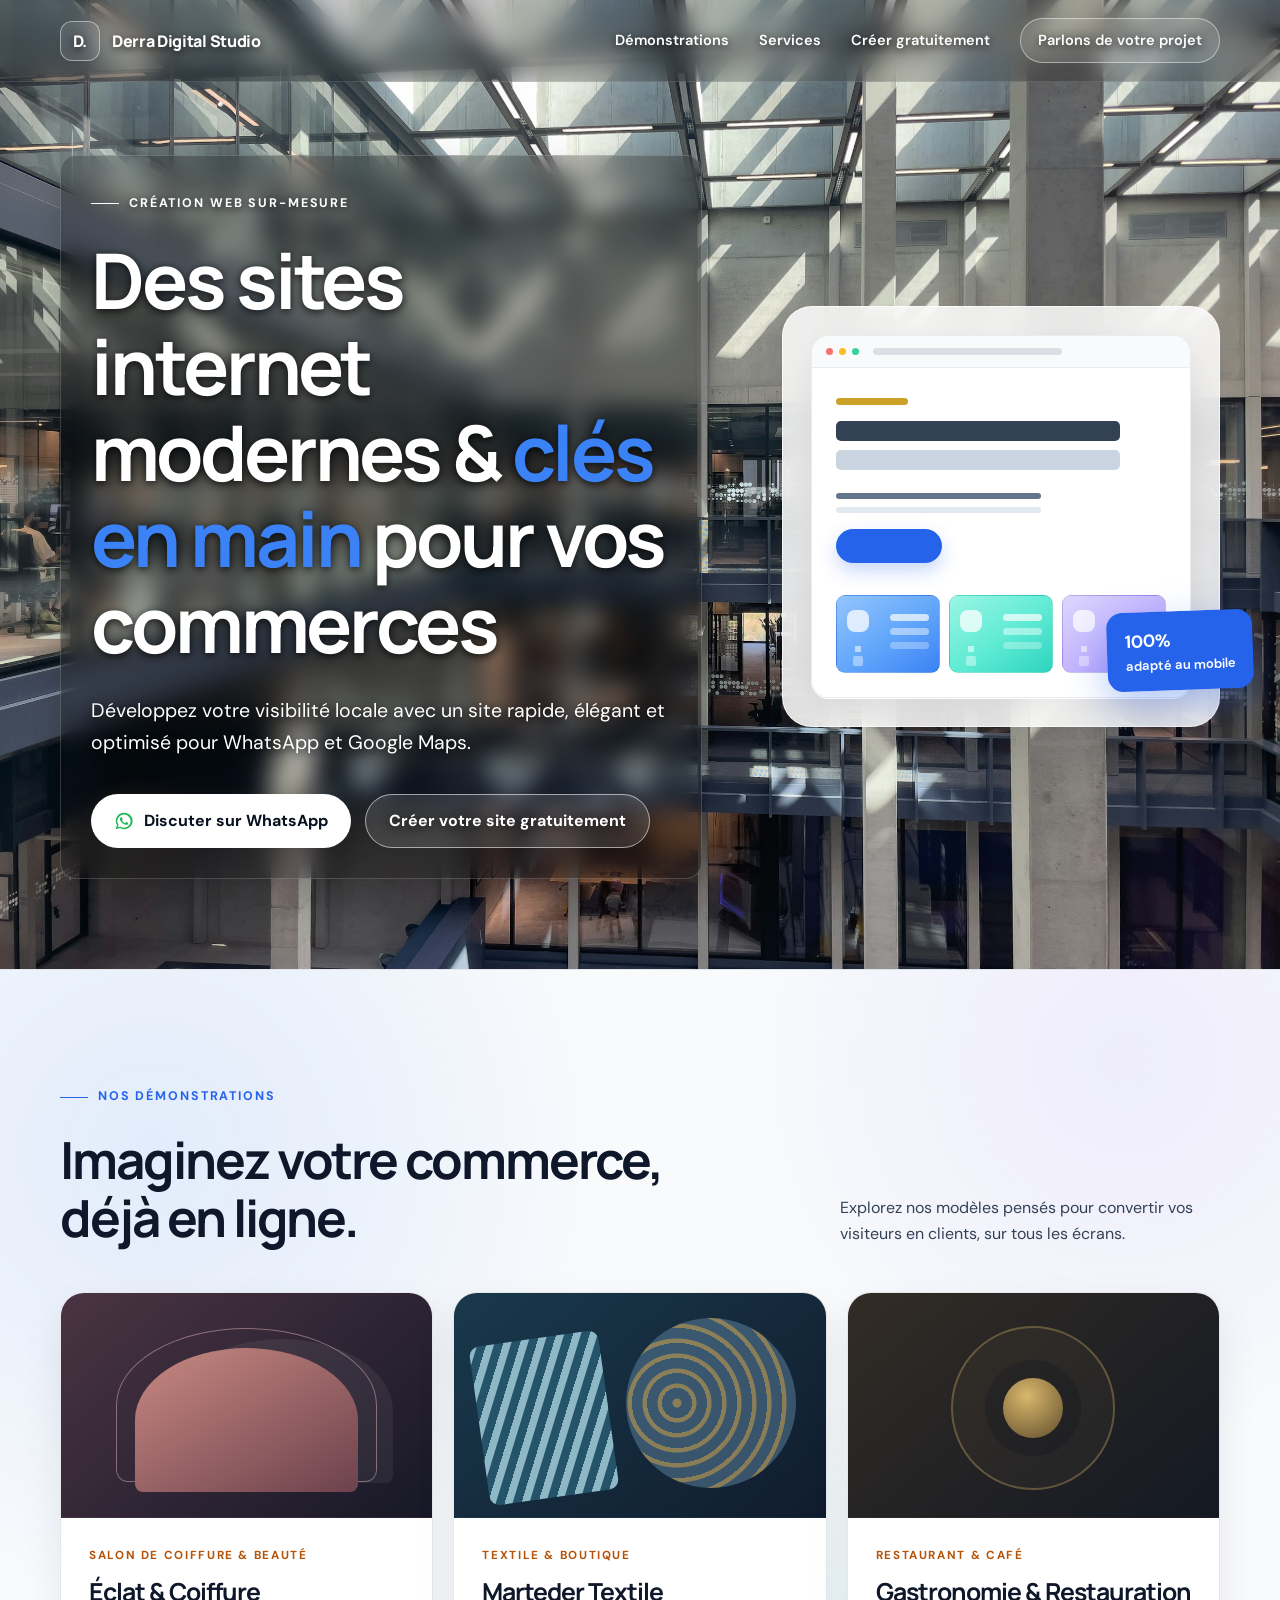
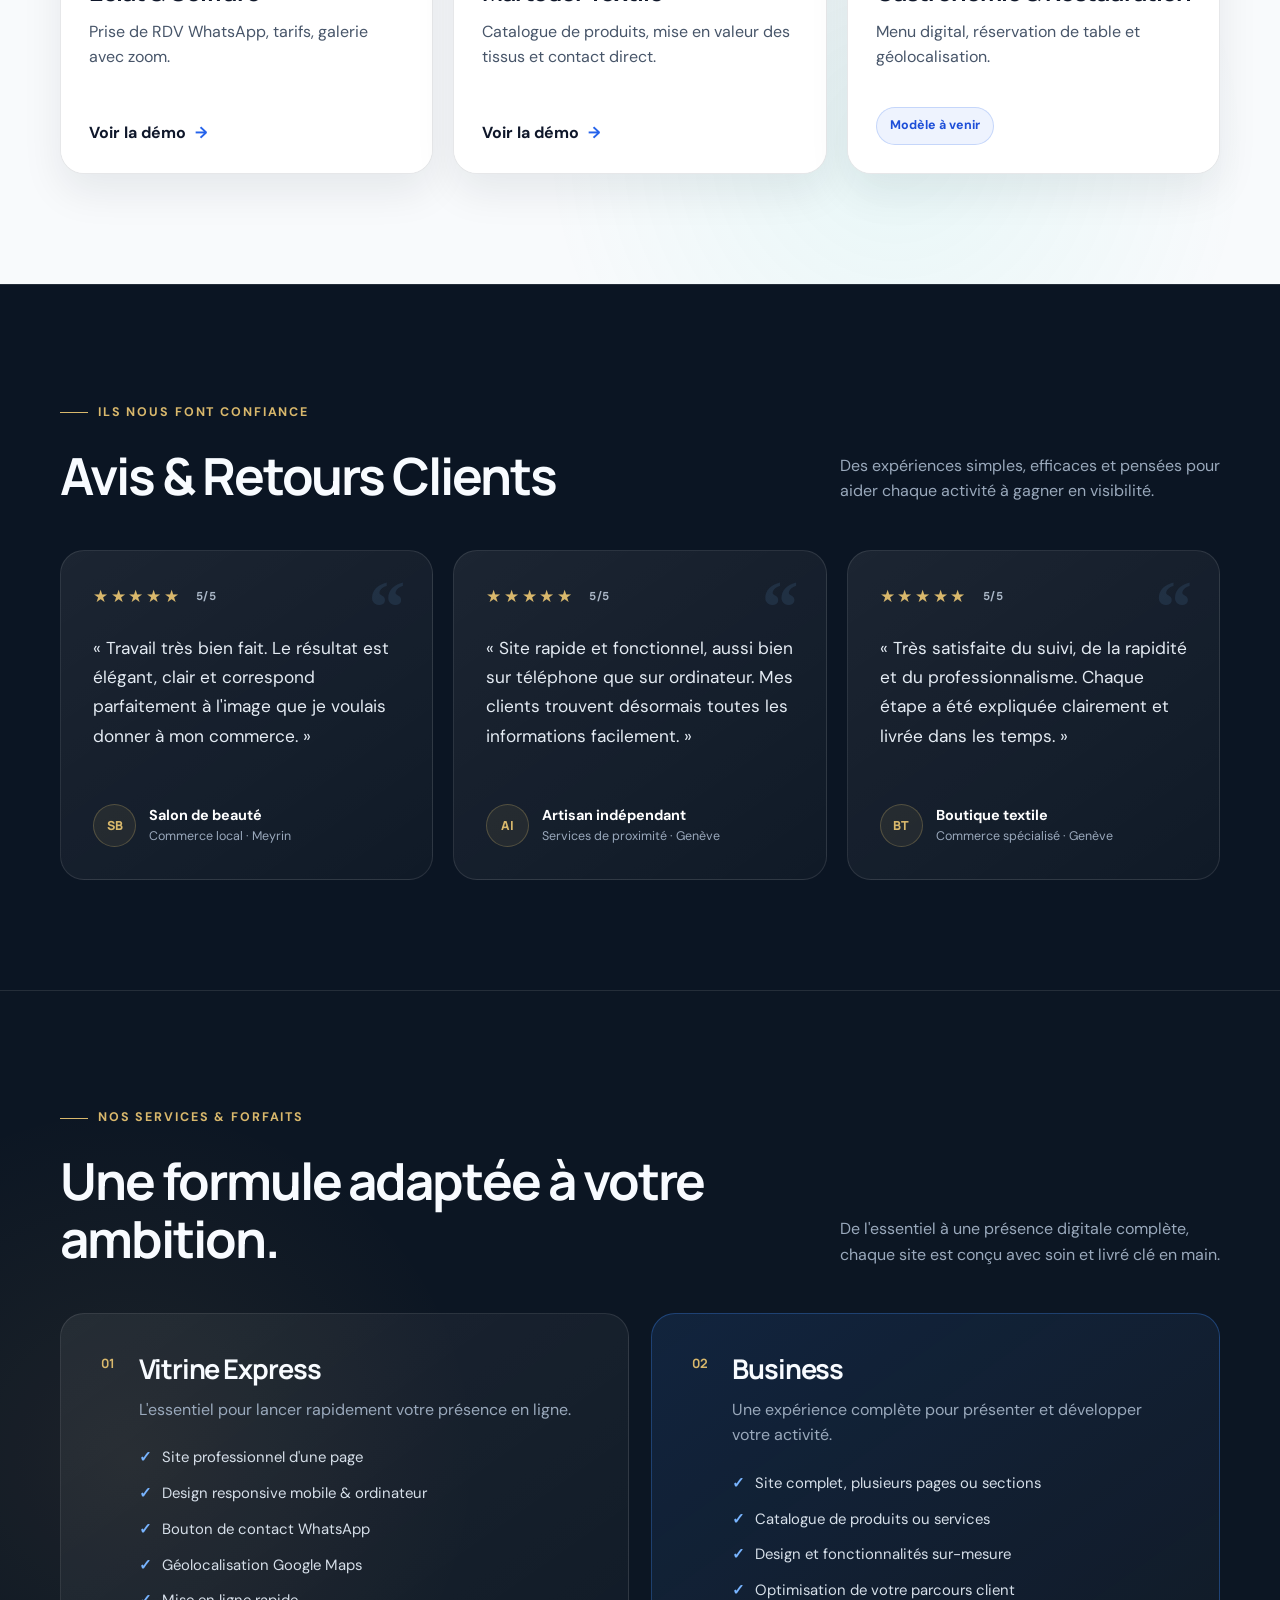
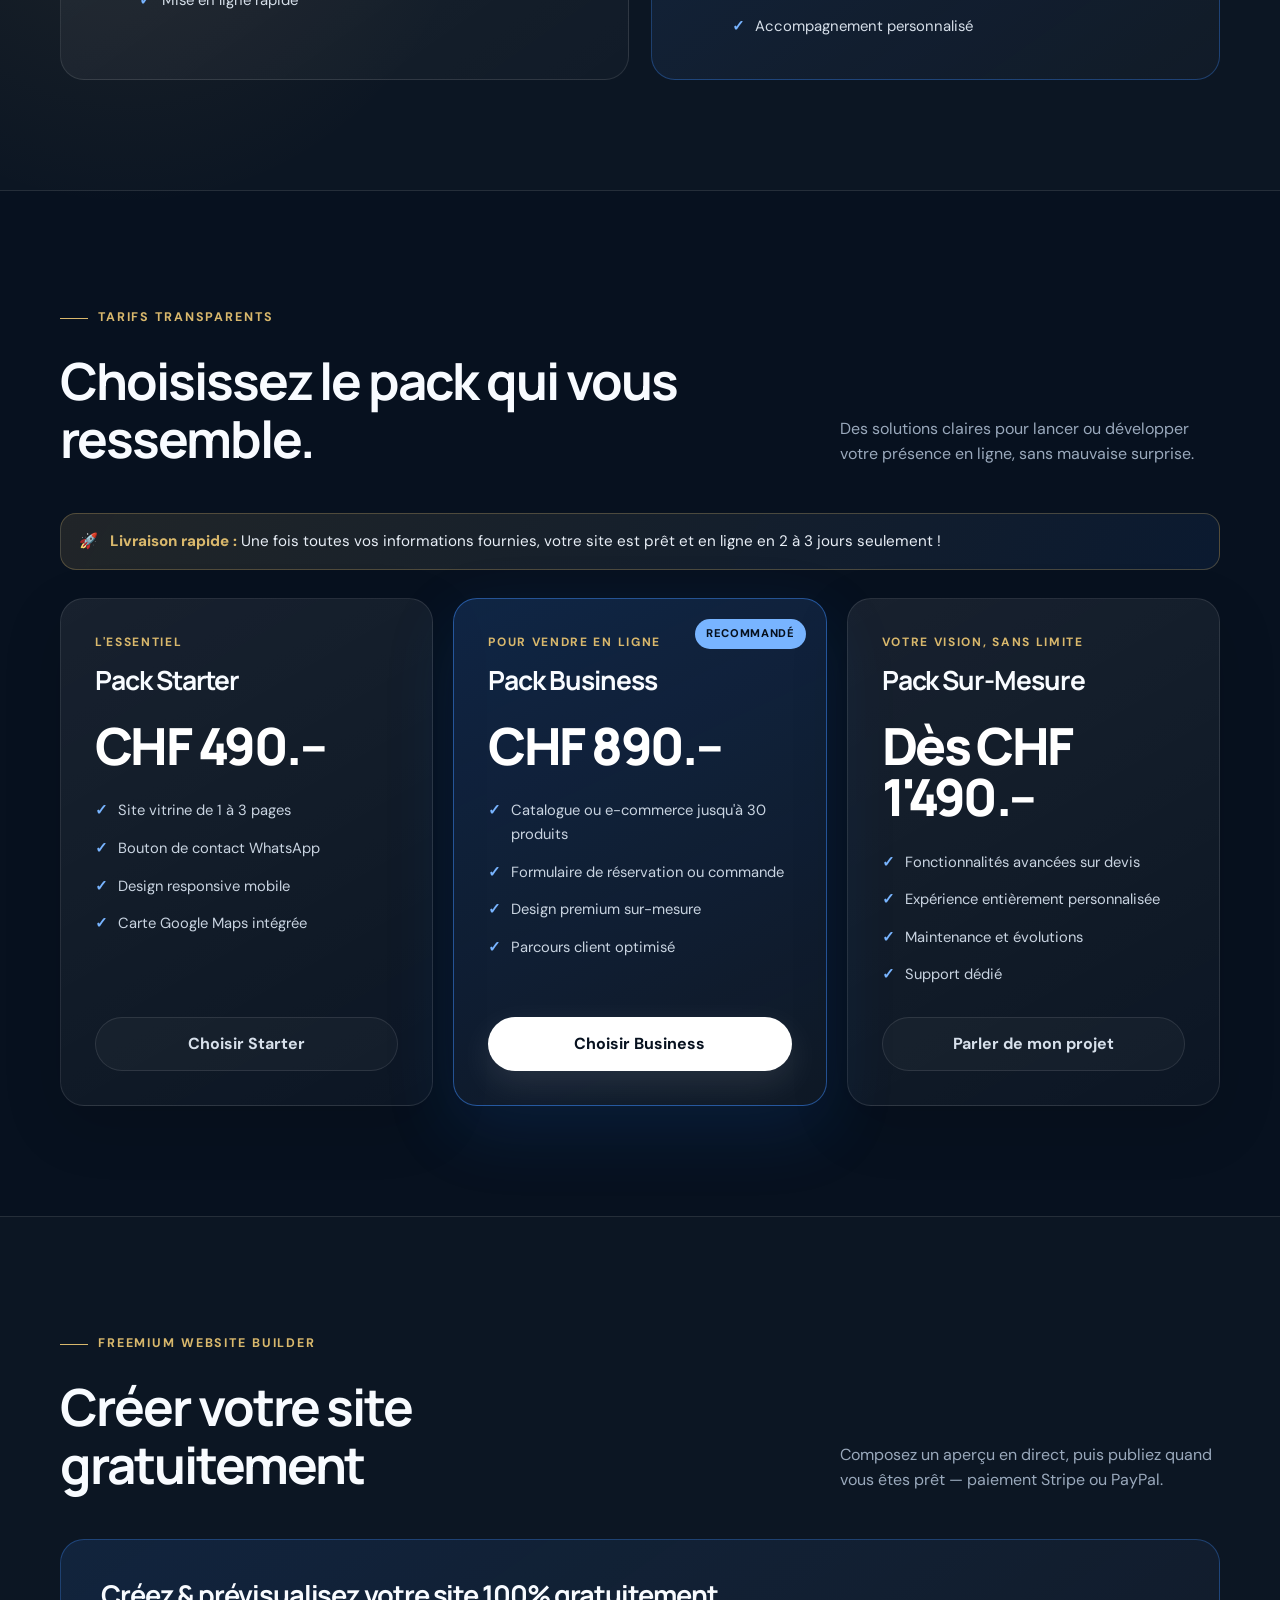
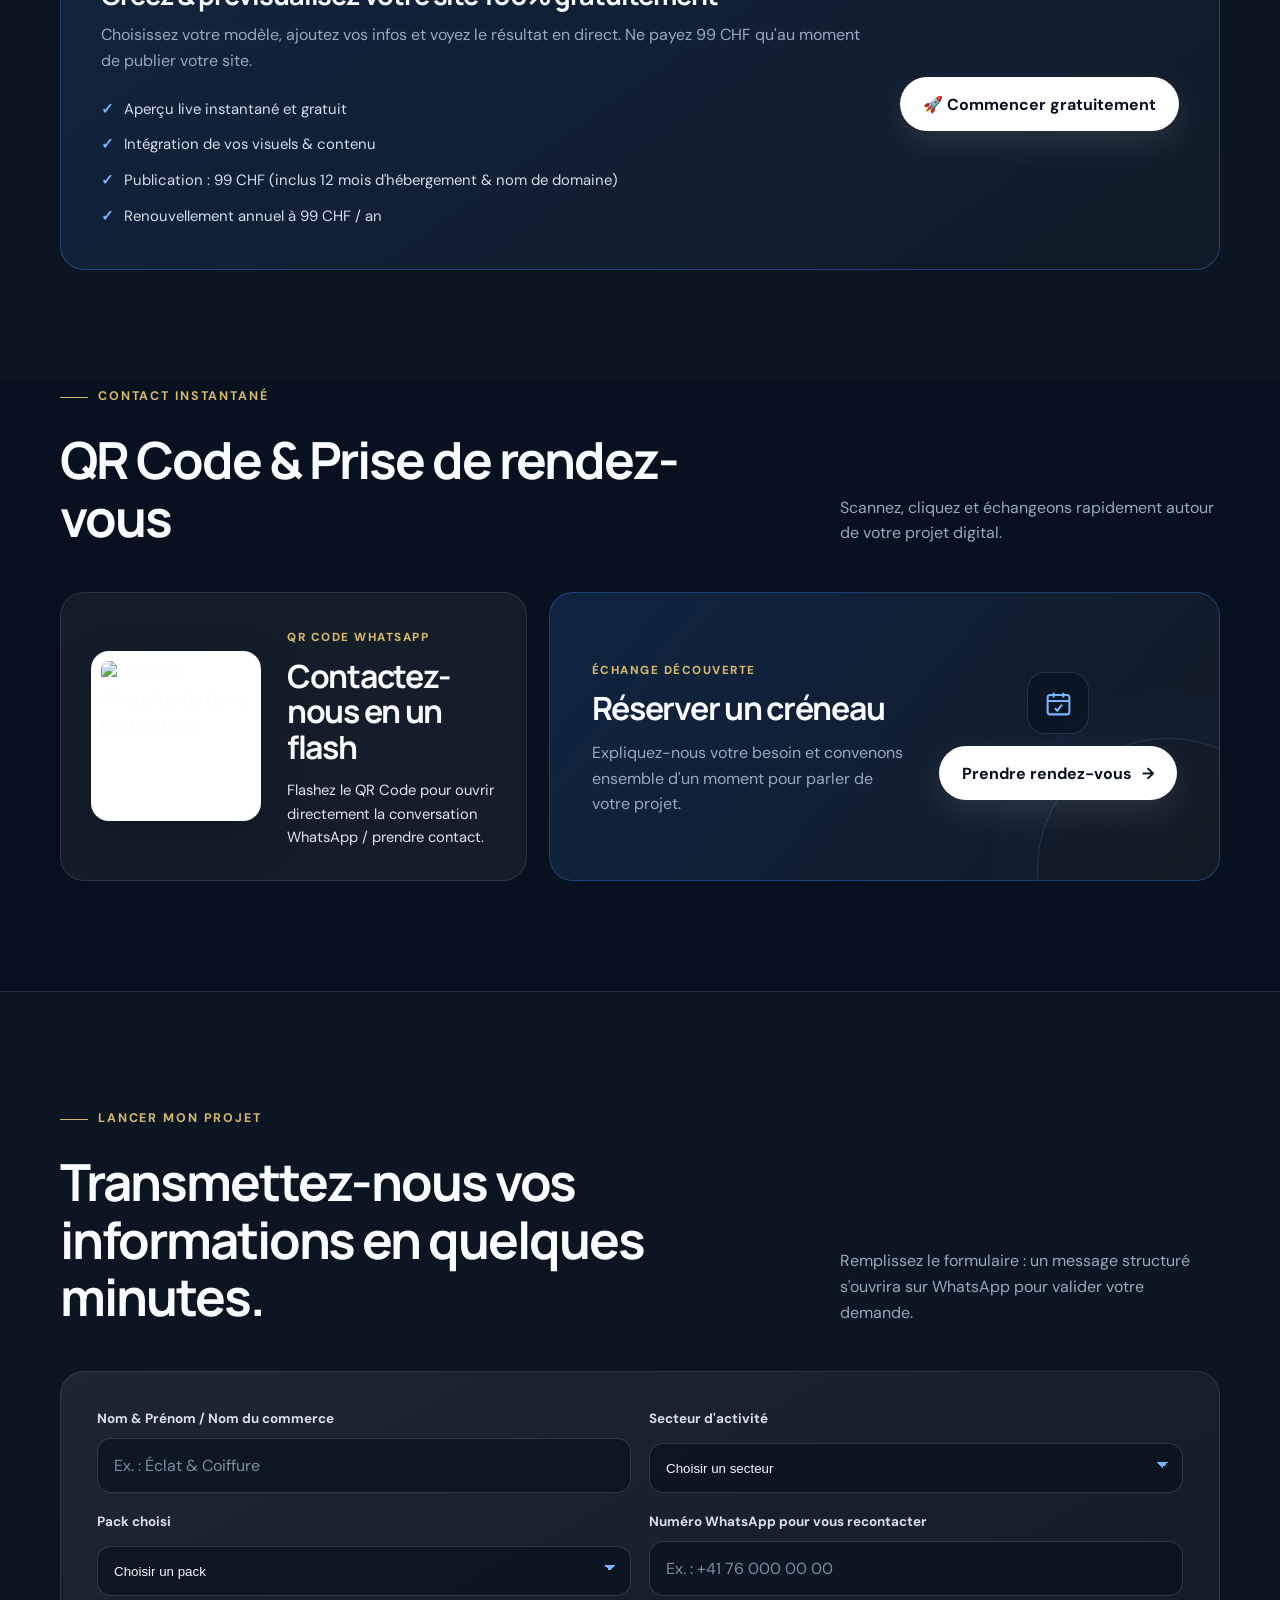
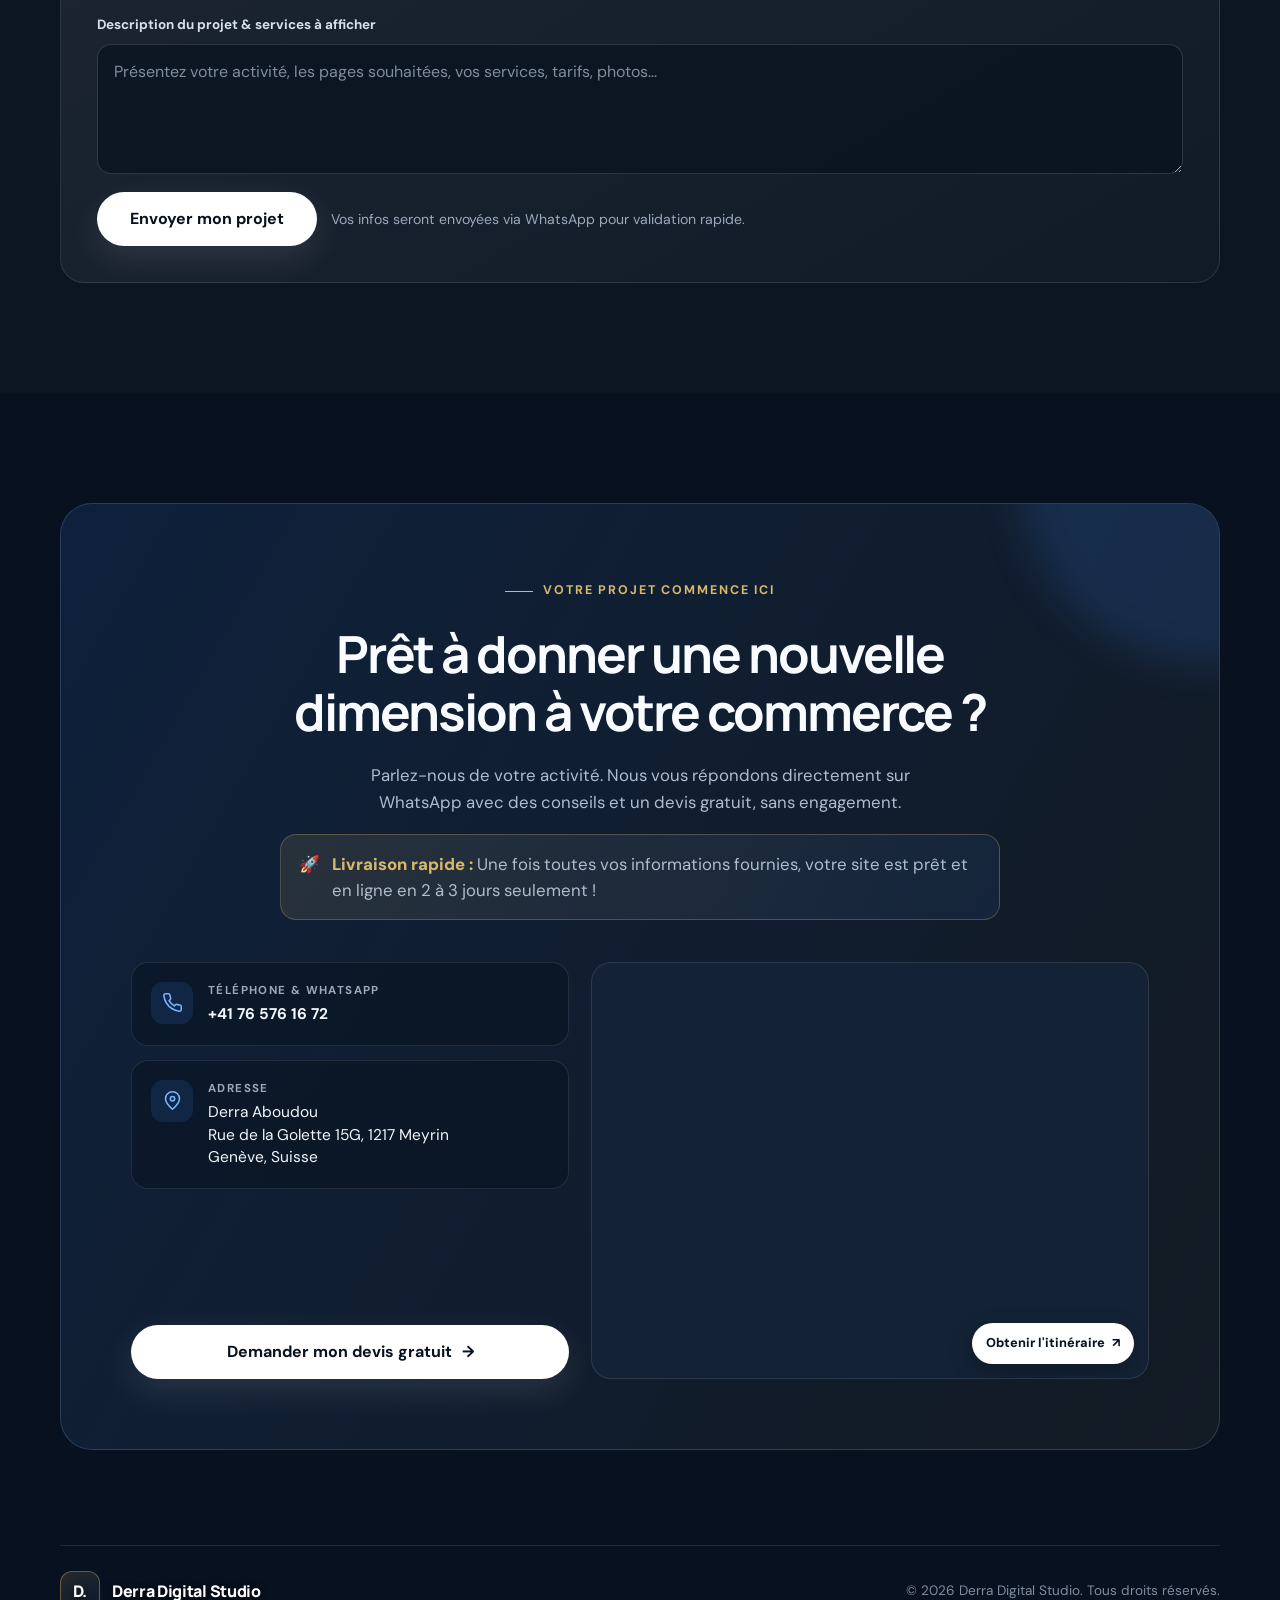
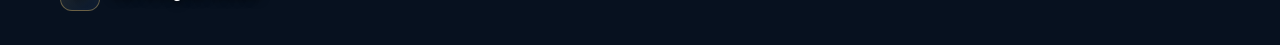
==== commit 3777ae18: "Brighten the demos section with a light modern layout. Replace the dark portfolio background with so" ====
--- a/index.html
+++ b/index.html
@@ -310,19 +310,36 @@
     .section-heading h2 { max-width: 660px; font-size: clamp(2.25rem, 4vw, 3.7rem); }
     .section-heading > p { max-width: 380px; margin: 0; color: var(--muted); }
 
-    .portfolio { border-top: 1px solid var(--line); }
+    .portfolio {
+      position: relative;
+      border-top: 1px solid rgba(15, 23, 42, .08);
+      color: #0f172a;
+      background:
+        radial-gradient(circle at 12% 20%, rgba(59, 130, 246, .12), transparent 28rem),
+        radial-gradient(circle at 88% 10%, rgba(167, 139, 250, .12), transparent 24rem),
+        radial-gradient(circle at 70% 85%, rgba(45, 212, 191, .08), transparent 22rem),
+        #f8fafc;
+    }
+    .portfolio .section-heading h2 { color: #0f172a; }
+    .portfolio .section-heading > p { color: #334155; }
+    .portfolio .eyebrow { color: #2563eb; }
     .cards { display: grid; grid-template-columns: repeat(3, 1fr); gap: 20px; }
     .project-card {
       position: relative;
       overflow: hidden;
       min-height: 480px;
-      border: 1px solid var(--line);
+      border: 1px solid rgba(15, 23, 42, .1);
       border-radius: var(--radius);
-      background: var(--card);
-      transition: transform .3s ease, border-color .3s ease;
-    }
-    .project-card:hover { border-color: rgba(120, 180, 255, .35); transform: translateY(-6px); }
-    .project-visual { position: relative; height: 225px; overflow: hidden; border-bottom: 1px solid var(--line); }
+      background: #ffffff;
+      box-shadow: 0 18px 40px rgba(15, 23, 42, .08);
+      transition: transform .3s ease, border-color .3s ease, box-shadow .3s ease;
+    }
+    .project-card:hover {
+      border-color: rgba(37, 99, 235, .28);
+      box-shadow: 0 24px 50px rgba(15, 23, 42, .12);
+      transform: translateY(-6px);
+    }
+    .project-visual { position: relative; height: 225px; overflow: hidden; border-bottom: 1px solid rgba(15, 23, 42, .08); }
     .project-visual::before, .project-visual::after { position: absolute; content: ""; }
     .beauty { background: linear-gradient(140deg, #4a3443, #171827); }
     .beauty::before { inset: 35px 55px; border: 1px solid rgba(244, 194, 194, .45); border-radius: 50% 50% 12px 12px; }
@@ -333,10 +350,24 @@
     .restaurant { background: linear-gradient(140deg, #322c25, #141923); }
     .restaurant::before { width: 160px; height: 160px; left: 50%; top: 33px; border: 2px solid rgba(217, 184, 108, .35); border-radius: 50%; transform: translateX(-50%); box-shadow: inset 0 0 0 32px rgba(217, 184, 108, .04); }
     .restaurant::after { width: 60px; height: 60px; left: 50%; top: 85px; border-radius: 50%; background: radial-gradient(circle at 40% 30%, #d9b86c, #604c2b); transform: translateX(-50%); }
-    .project-content { display: flex; min-height: 255px; flex-direction: column; padding: 28px; }
-    .category { margin-bottom: 13px; color: var(--gold); font-size: .73rem; font-weight: 700; letter-spacing: .14em; text-transform: uppercase; }
-    .project-card h3 { font-size: 1.55rem; }
-    .project-card p { margin: 13px 0 25px; color: var(--muted); }
+    .project-content { display: flex; min-height: 255px; flex-direction: column; padding: 28px; background: #ffffff; }
+    .category { margin-bottom: 13px; color: #b45309; font-size: .73rem; font-weight: 700; letter-spacing: .14em; text-transform: uppercase; }
+    .project-card h3 { color: #0f172a; font-size: 1.55rem; }
+    .project-card p { margin: 13px 0 25px; color: #475569; }
+    .portfolio .text-link { display: inline-flex; align-items: center; gap: 9px; margin-top: auto; color: #0f172a; font-weight: 700; }
+    .portfolio .text-link span { color: #2563eb; transition: transform .2s ease; }
+    .portfolio .text-link:hover span { transform: translateX(4px); }
+    .portfolio .badge {
+      align-self: flex-start;
+      margin-top: auto;
+      padding: 8px 13px;
+      border: 1px solid rgba(37, 99, 235, .2);
+      border-radius: 999px;
+      color: #1d4ed8;
+      background: rgba(37, 99, 235, .08);
+      font-size: .78rem;
+      font-weight: 700;
+    }
     .text-link { display: inline-flex; align-items: center; gap: 9px; margin-top: auto; color: #fff; font-weight: 700; }
     .text-link span { color: var(--blue-light); transition: transform .2s ease; }
     .text-link:hover span { transform: translateX(4px); }
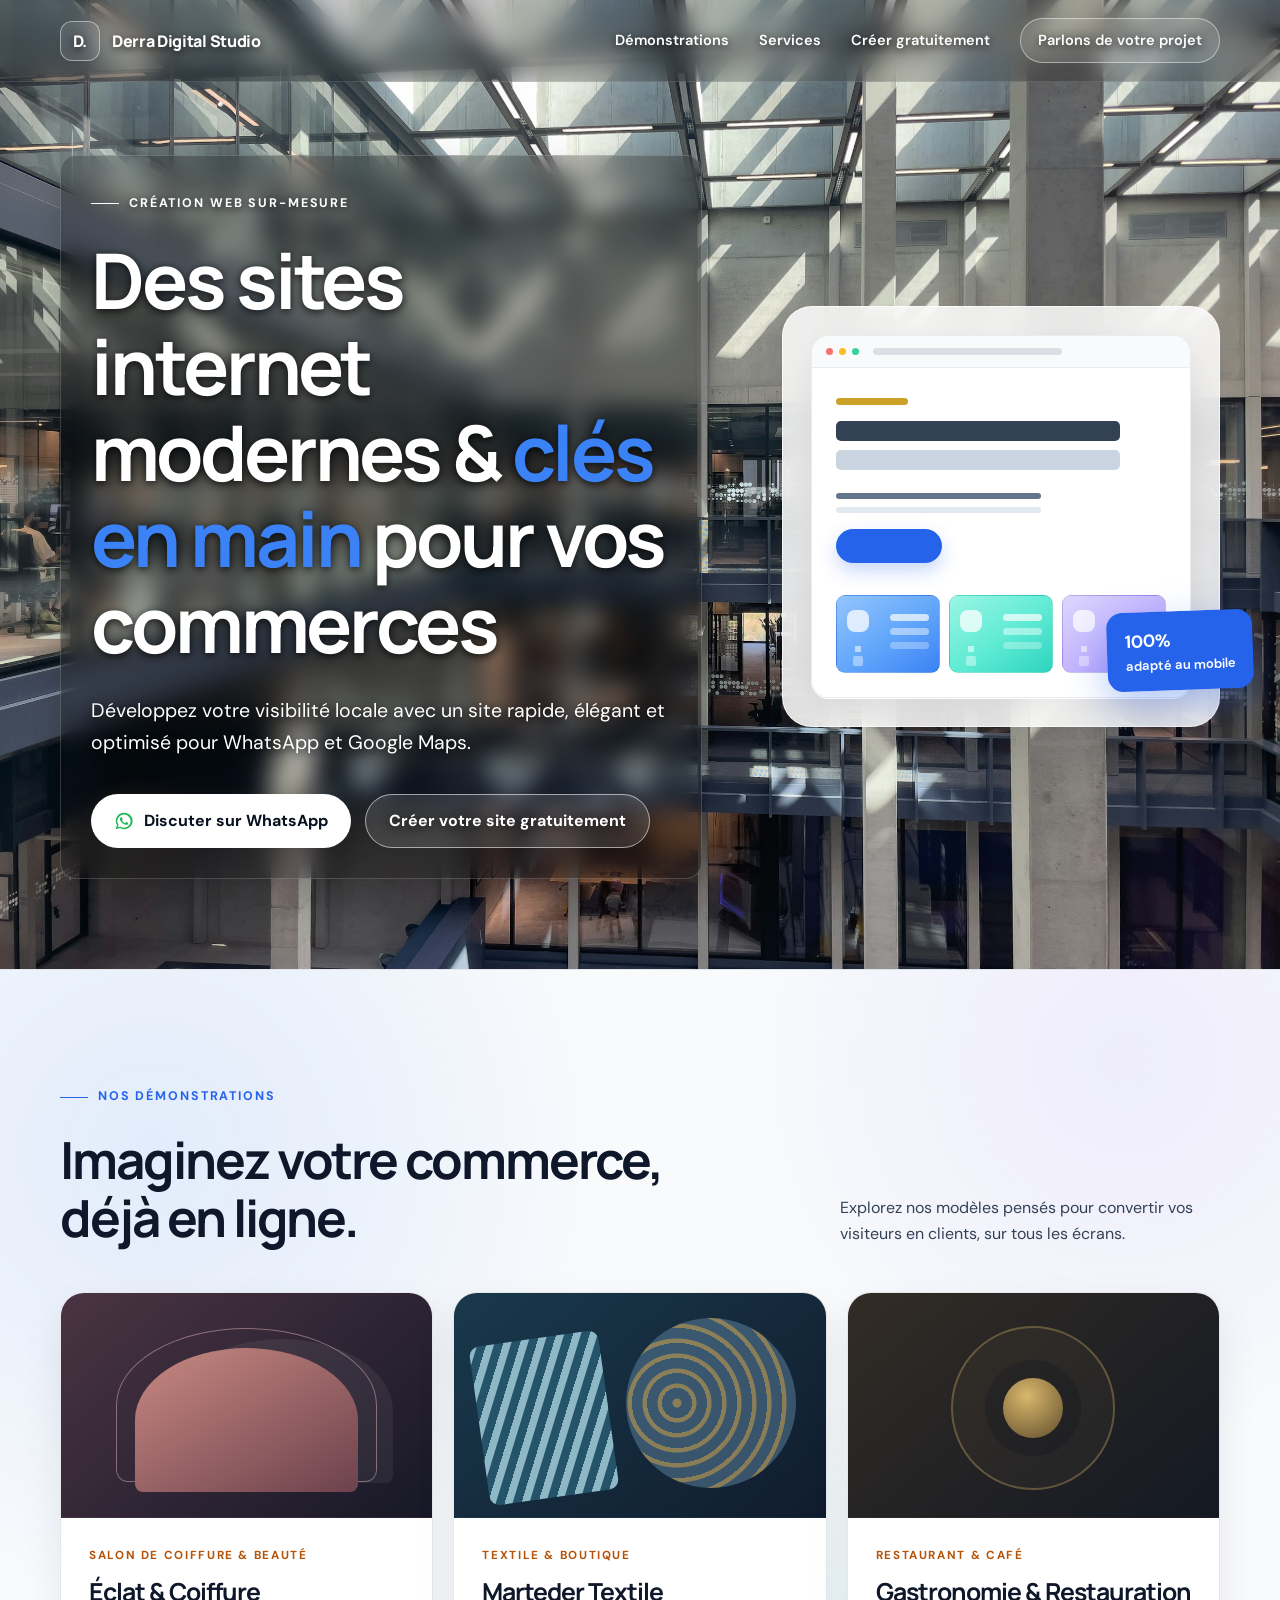
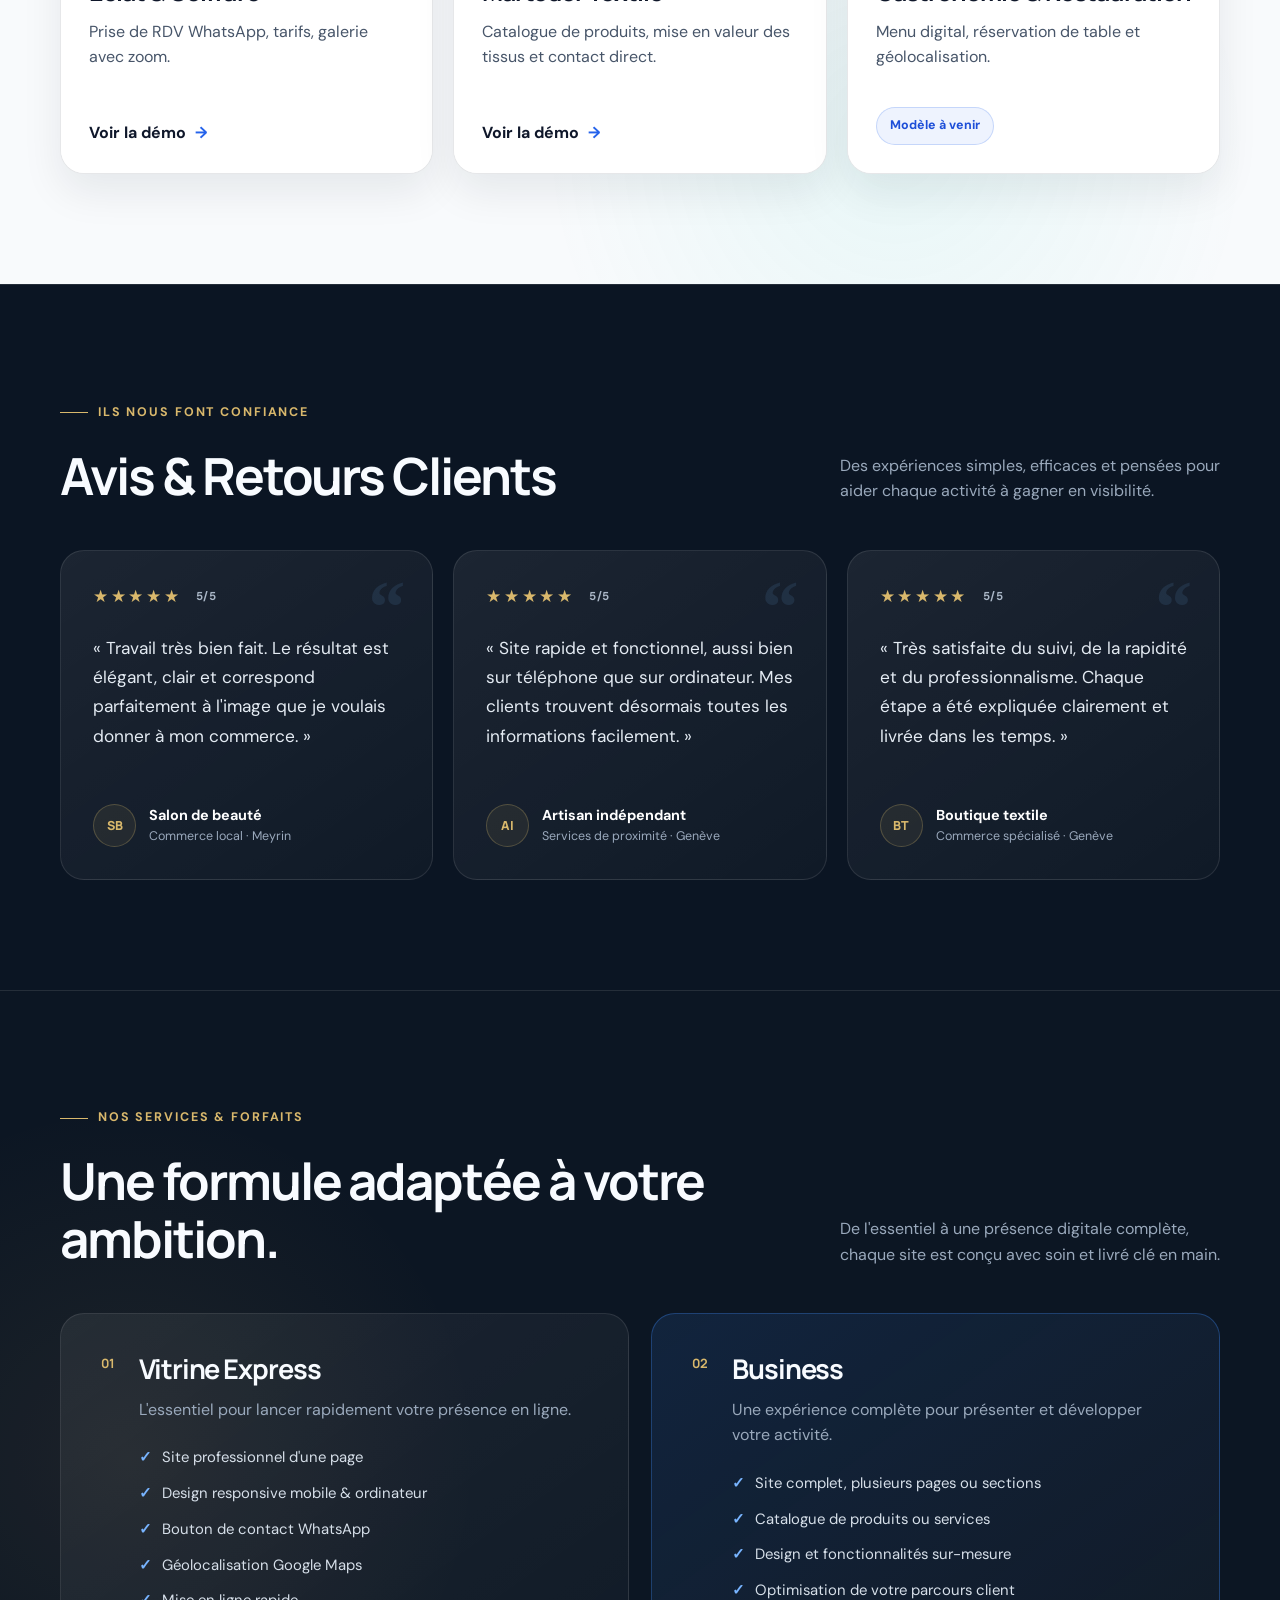
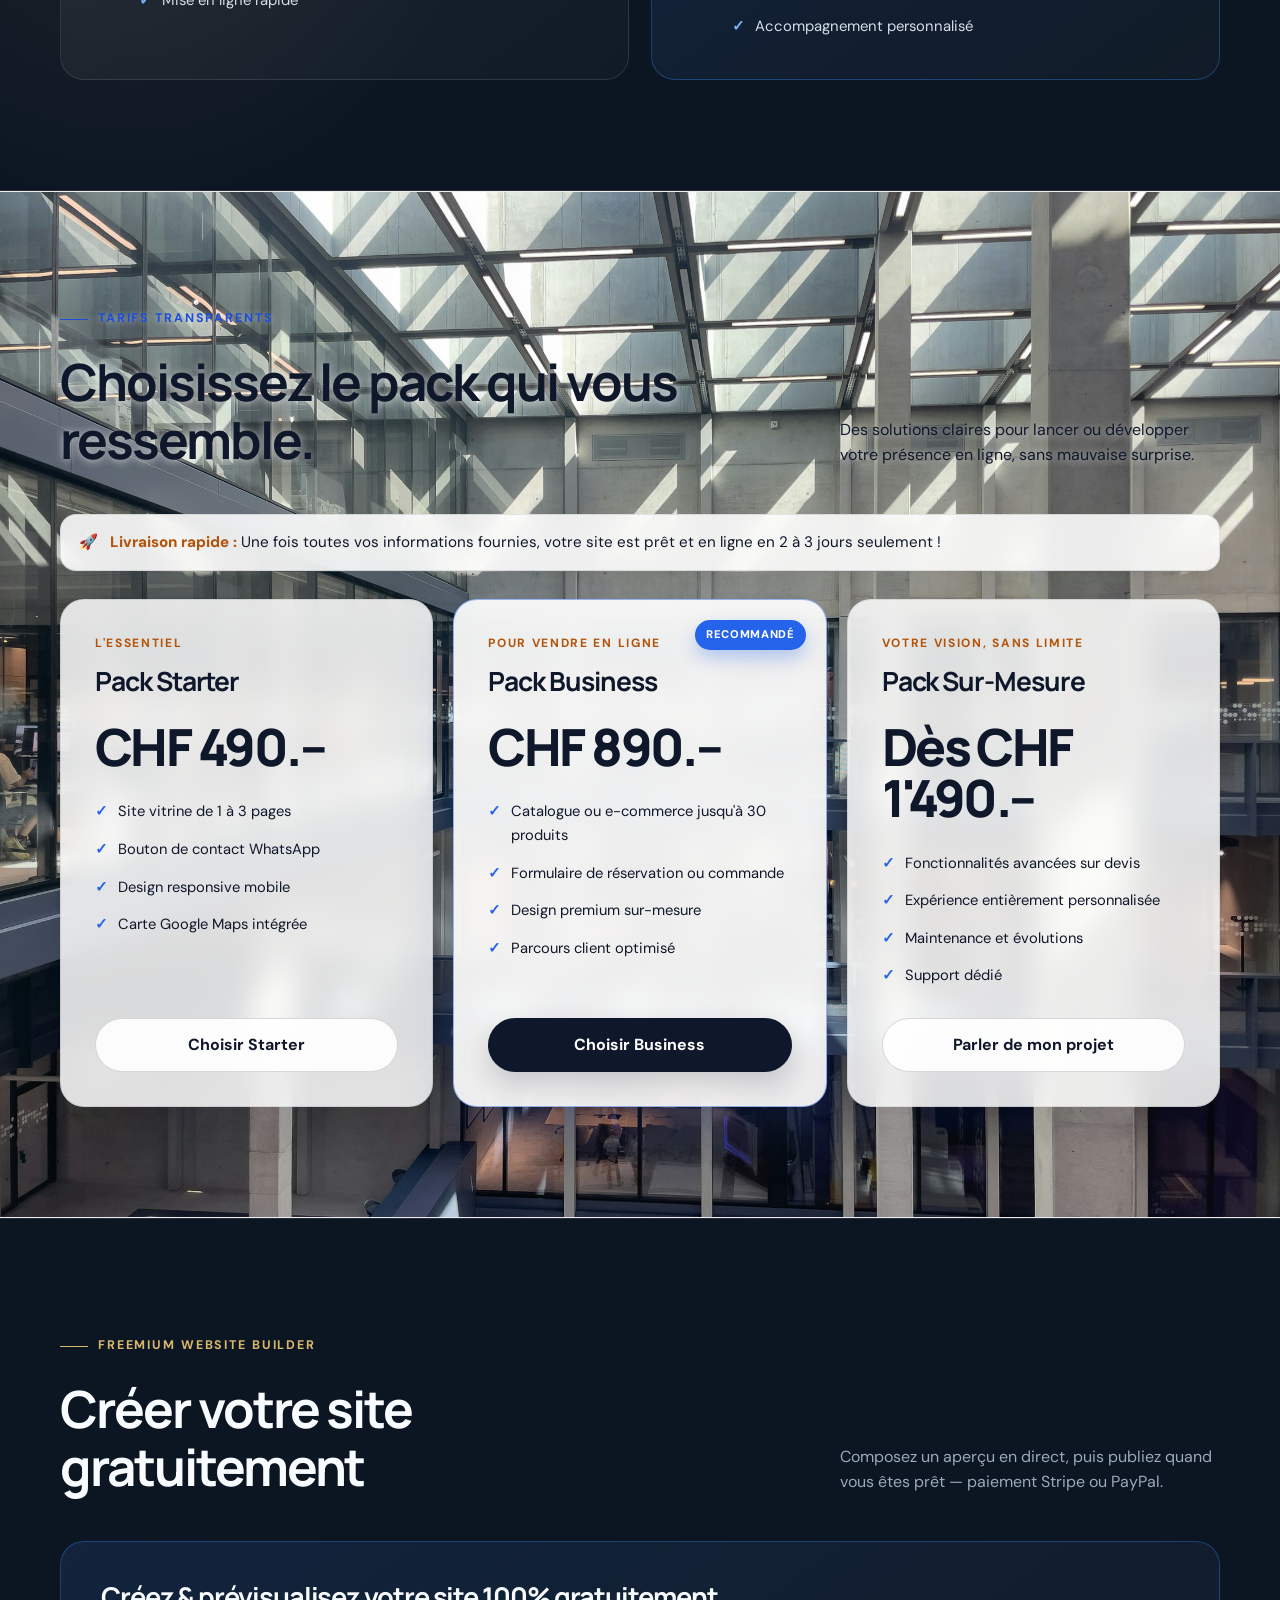
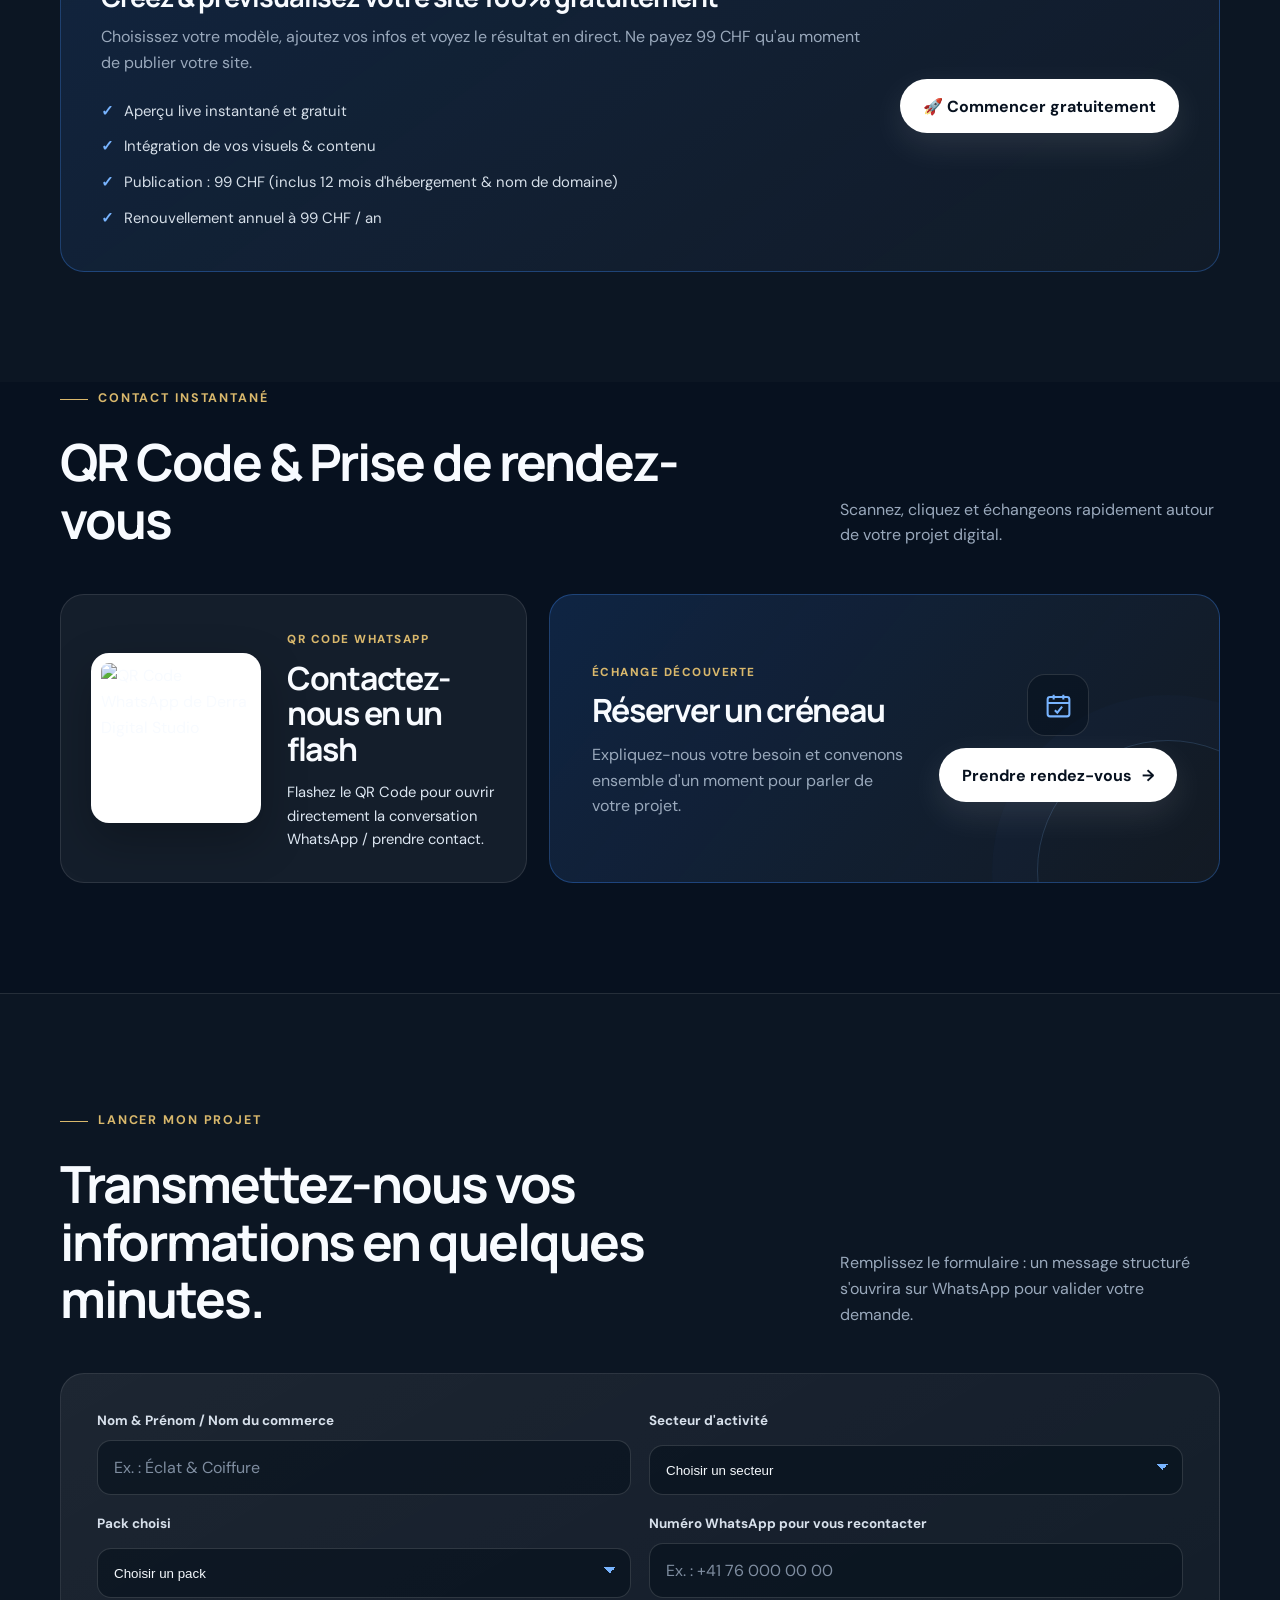
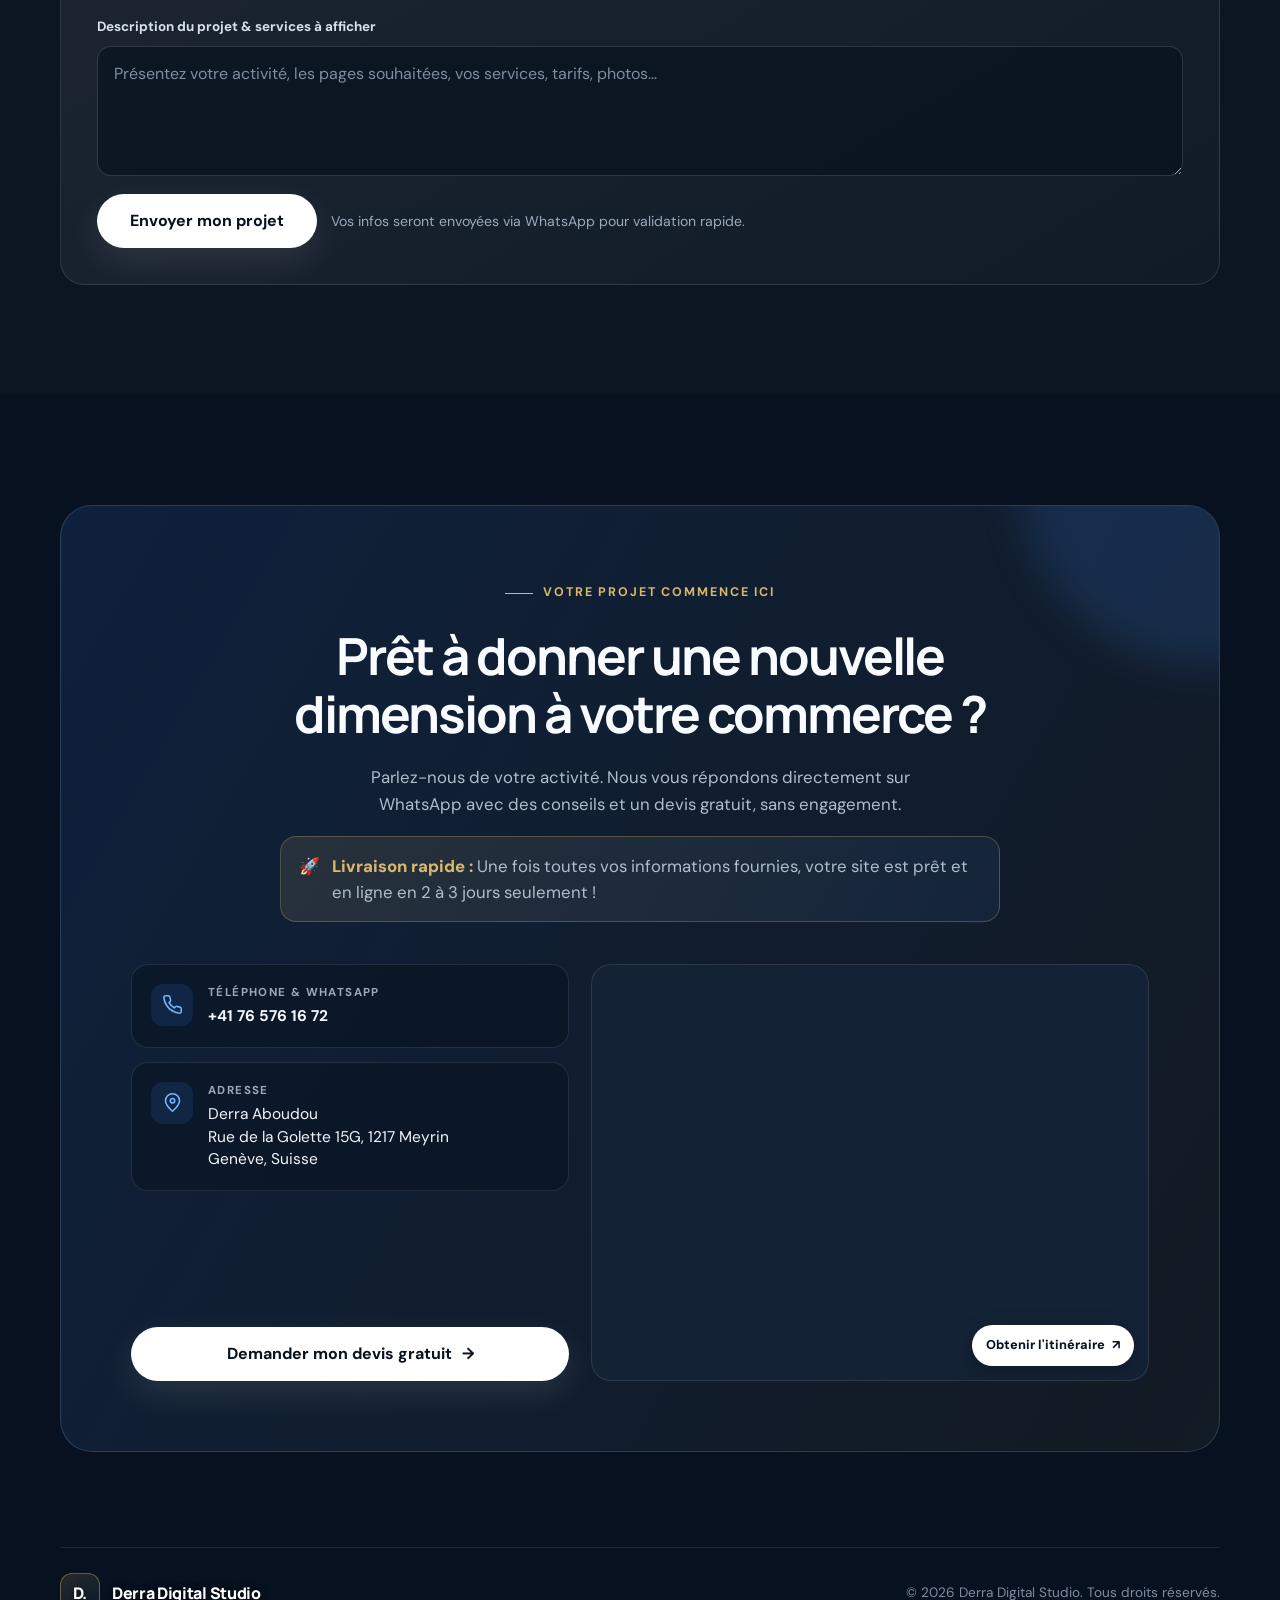
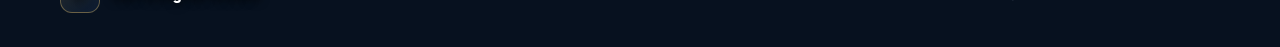
==== commit 31d0f8e3: "Apply bright office backdrop to the pricing section. Reuse the daytime building photo behind the pac" ====
--- a/index.html
+++ b/index.html
@@ -433,7 +433,28 @@
     .offer li { display: flex; gap: 10px; color: #d6dfe9; font-size: .93rem; }
     .offer li::before { color: var(--blue-light); content: "✓"; font-weight: 700; }
 
-    .pricing { position: relative; }
+    .pricing {
+      position: relative;
+      overflow: hidden;
+      border-block: 1px solid rgba(15, 23, 42, .08);
+      background-color: #ffffff;
+      background-image: url("assets/hero-office.jpg");
+      background-position: center center;
+      background-size: cover;
+      background-repeat: no-repeat;
+    }
+    .pricing .section-heading h2 {
+      color: #0f172a;
+      text-shadow: 0 1px 8px rgba(255, 255, 255, .65);
+    }
+    .pricing .section-heading > p {
+      color: #0f172a;
+      text-shadow: 0 1px 8px rgba(255, 255, 255, .65);
+    }
+    .pricing .eyebrow {
+      color: #1d4ed8;
+      text-shadow: 0 1px 6px rgba(255, 255, 255, .55);
+    }
     .delivery-note {
       display: flex;
       align-items: flex-start;
@@ -448,6 +469,15 @@
       line-height: 1.55;
     }
     .delivery-note strong { color: var(--gold); font-weight: 800; }
+    .pricing .delivery-note {
+      color: #0f172a;
+      border-color: rgba(15, 23, 42, .1);
+      background: rgba(255, 255, 255, 0.88);
+      backdrop-filter: blur(12px);
+      -webkit-backdrop-filter: blur(12px);
+      box-shadow: 0 12px 30px rgba(15, 23, 42, .08);
+    }
+    .pricing .delivery-note strong { color: #b45309; }
     .pricing-grid { display: grid; grid-template-columns: repeat(3, 1fr); align-items: stretch; gap: 20px; }
     .price-card {
       position: relative;
@@ -455,17 +485,24 @@
       min-height: 470px;
       flex-direction: column;
       padding: 34px;
-      border: 1px solid var(--line);
+      border: 1px solid rgba(15, 23, 42, .1);
       border-radius: var(--radius);
-      background: linear-gradient(150deg, rgba(255, 255, 255, .07), rgba(255, 255, 255, .025));
-      box-shadow: 0 20px 60px rgba(0, 0, 0, .14);
-      transition: transform .3s ease, border-color .3s ease;
-    }
-    .price-card:hover { border-color: rgba(120, 180, 255, .35); transform: translateY(-6px); }
+      color: #0f172a;
+      background: rgba(255, 255, 255, 0.85);
+      backdrop-filter: blur(14px);
+      -webkit-backdrop-filter: blur(14px);
+      box-shadow: 0 18px 40px rgba(15, 23, 42, .1);
+      transition: transform .3s ease, border-color .3s ease, box-shadow .3s ease;
+    }
+    .price-card:hover {
+      border-color: rgba(37, 99, 235, .3);
+      box-shadow: 0 24px 50px rgba(15, 23, 42, .14);
+      transform: translateY(-6px);
+    }
     .price-card.recommended {
-      border-color: rgba(61, 139, 253, .5);
-      background: linear-gradient(155deg, rgba(61, 139, 253, .17), rgba(255, 255, 255, .035));
-      box-shadow: 0 24px 70px rgba(20, 92, 190, .16);
+      border-color: rgba(37, 99, 235, .45);
+      background: rgba(255, 255, 255, 0.92);
+      box-shadow: 0 24px 55px rgba(37, 99, 235, .18);
     }
     .recommended-badge {
       position: absolute;
@@ -473,27 +510,42 @@
       right: 20px;
       padding: 6px 11px;
       border-radius: 999px;
-      color: #06101d;
-      background: var(--blue-light);
+      color: #ffffff;
+      background: #2563eb;
       font-size: .7rem;
       font-weight: 800;
       letter-spacing: .06em;
       text-transform: uppercase;
-    }
-    .price-kicker { color: var(--gold); font-size: .75rem; font-weight: 700; letter-spacing: .14em; text-transform: uppercase; }
-    .price-card h3 { margin-top: 13px; font-size: 1.65rem; }
+      box-shadow: 0 8px 18px rgba(37, 99, 235, .3);
+    }
+    .price-kicker { color: #b45309; font-size: .75rem; font-weight: 700; letter-spacing: .14em; text-transform: uppercase; }
+    .price-card h3 { margin-top: 13px; color: #0f172a; font-size: 1.65rem; }
     .price {
       margin: 25px 0 28px;
-      color: #fff;
+      color: #0f172a;
       font: 800 clamp(2.3rem, 4vw, 3.2rem) "Manrope", sans-serif;
       letter-spacing: -.05em;
       line-height: 1;
     }
-    .price small { color: var(--muted); font-size: .82rem; font-weight: 500; letter-spacing: 0; }
+    .price small { color: #64748b; font-size: .82rem; font-weight: 500; letter-spacing: 0; }
     .price-card ul { display: grid; gap: 14px; margin: 0 0 30px; padding: 0; list-style: none; }
-    .price-card li { display: flex; gap: 10px; color: #c9d4e1; font-size: .92rem; }
-    .price-card li::before { flex: 0 0 auto; color: var(--blue-light); content: "✓"; font-weight: 800; }
+    .price-card li { display: flex; gap: 10px; color: #0f172a; font-size: .92rem; }
+    .price-card li::before { flex: 0 0 auto; color: #2563eb; content: "✓"; font-weight: 800; }
     .price-card .btn { width: 100%; margin-top: auto; }
+    .pricing .btn-secondary {
+      border: 1px solid rgba(15, 23, 42, .16);
+      color: #0f172a;
+      background: rgba(255, 255, 255, .9);
+    }
+    .pricing .btn-secondary:hover {
+      border-color: rgba(15, 23, 42, .3);
+      background: #ffffff;
+    }
+    .pricing .btn-primary {
+      color: #ffffff;
+      background: #0f172a;
+      box-shadow: 0 12px 28px rgba(15, 23, 42, .18);
+    }
 
     .quick-contact { padding-top: 0; }
     .quick-contact-grid { display: grid; grid-template-columns: .82fr 1.18fr; gap: 22px; }
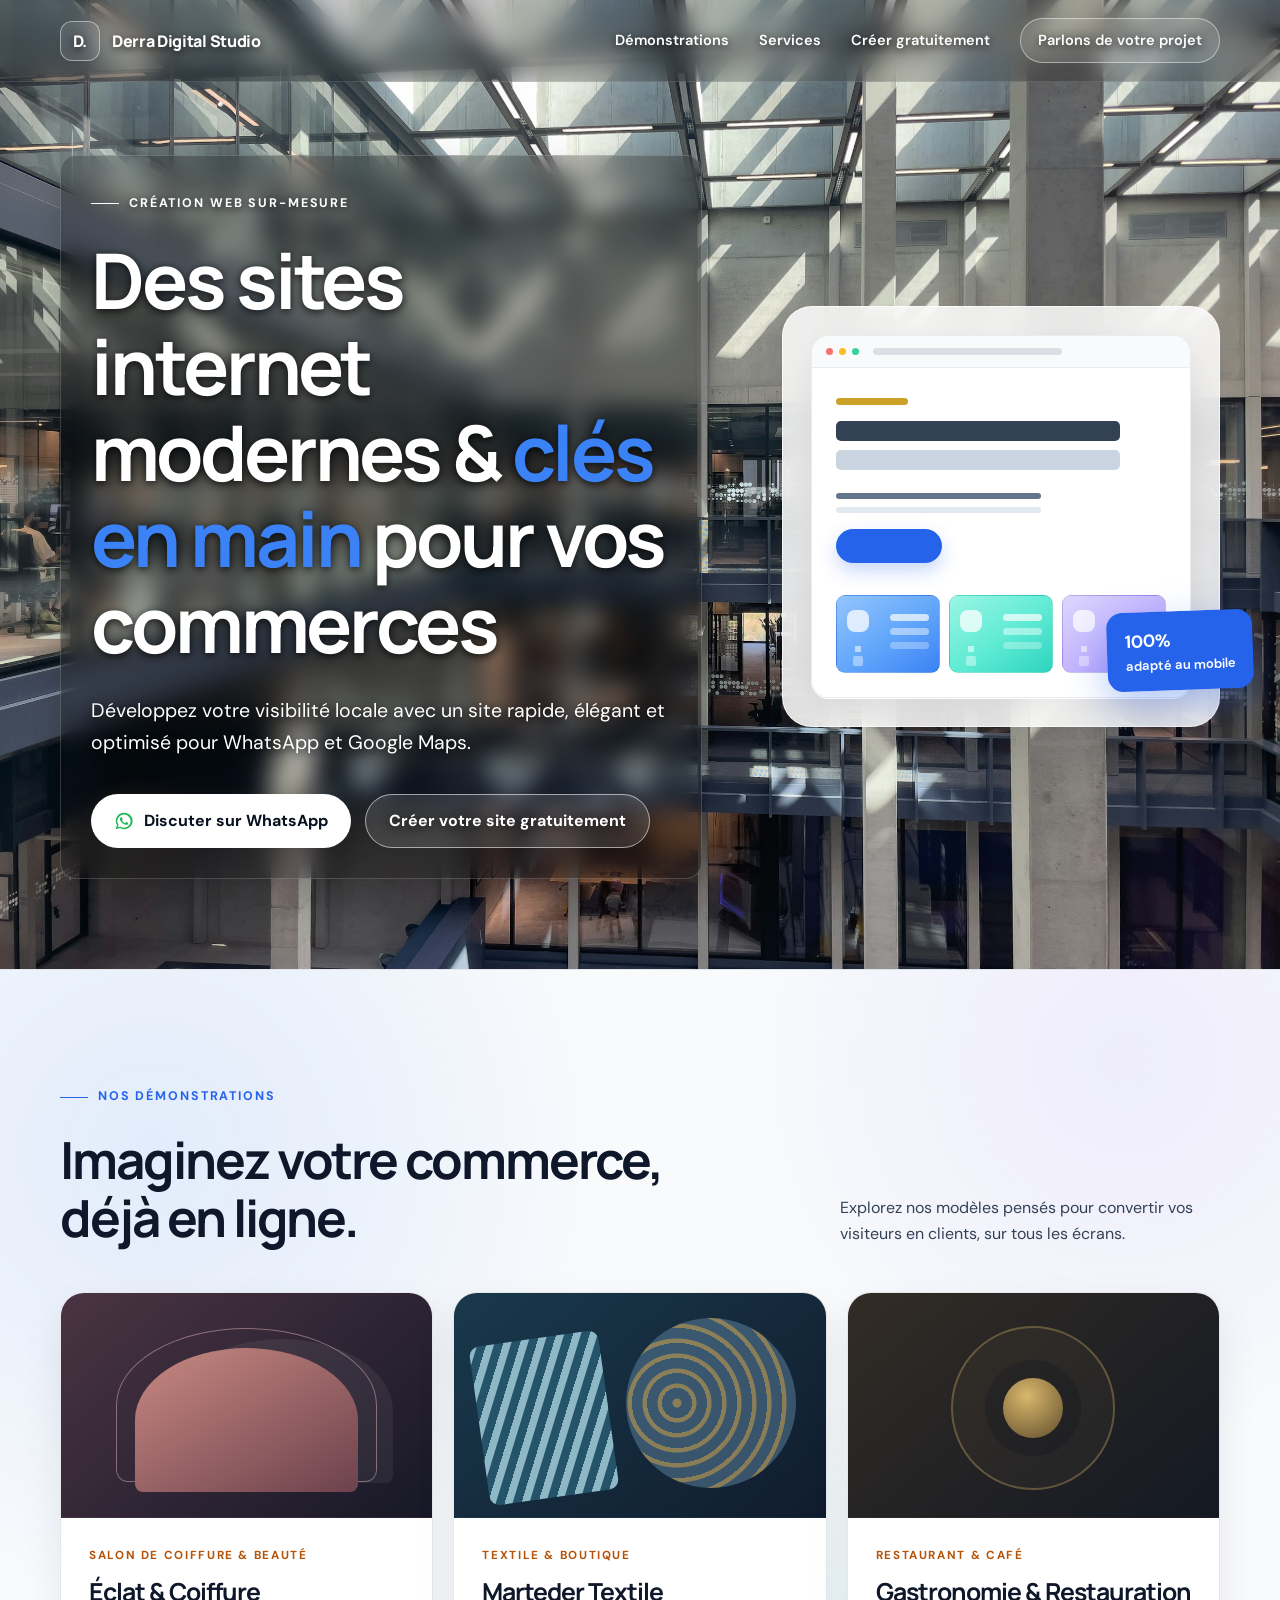
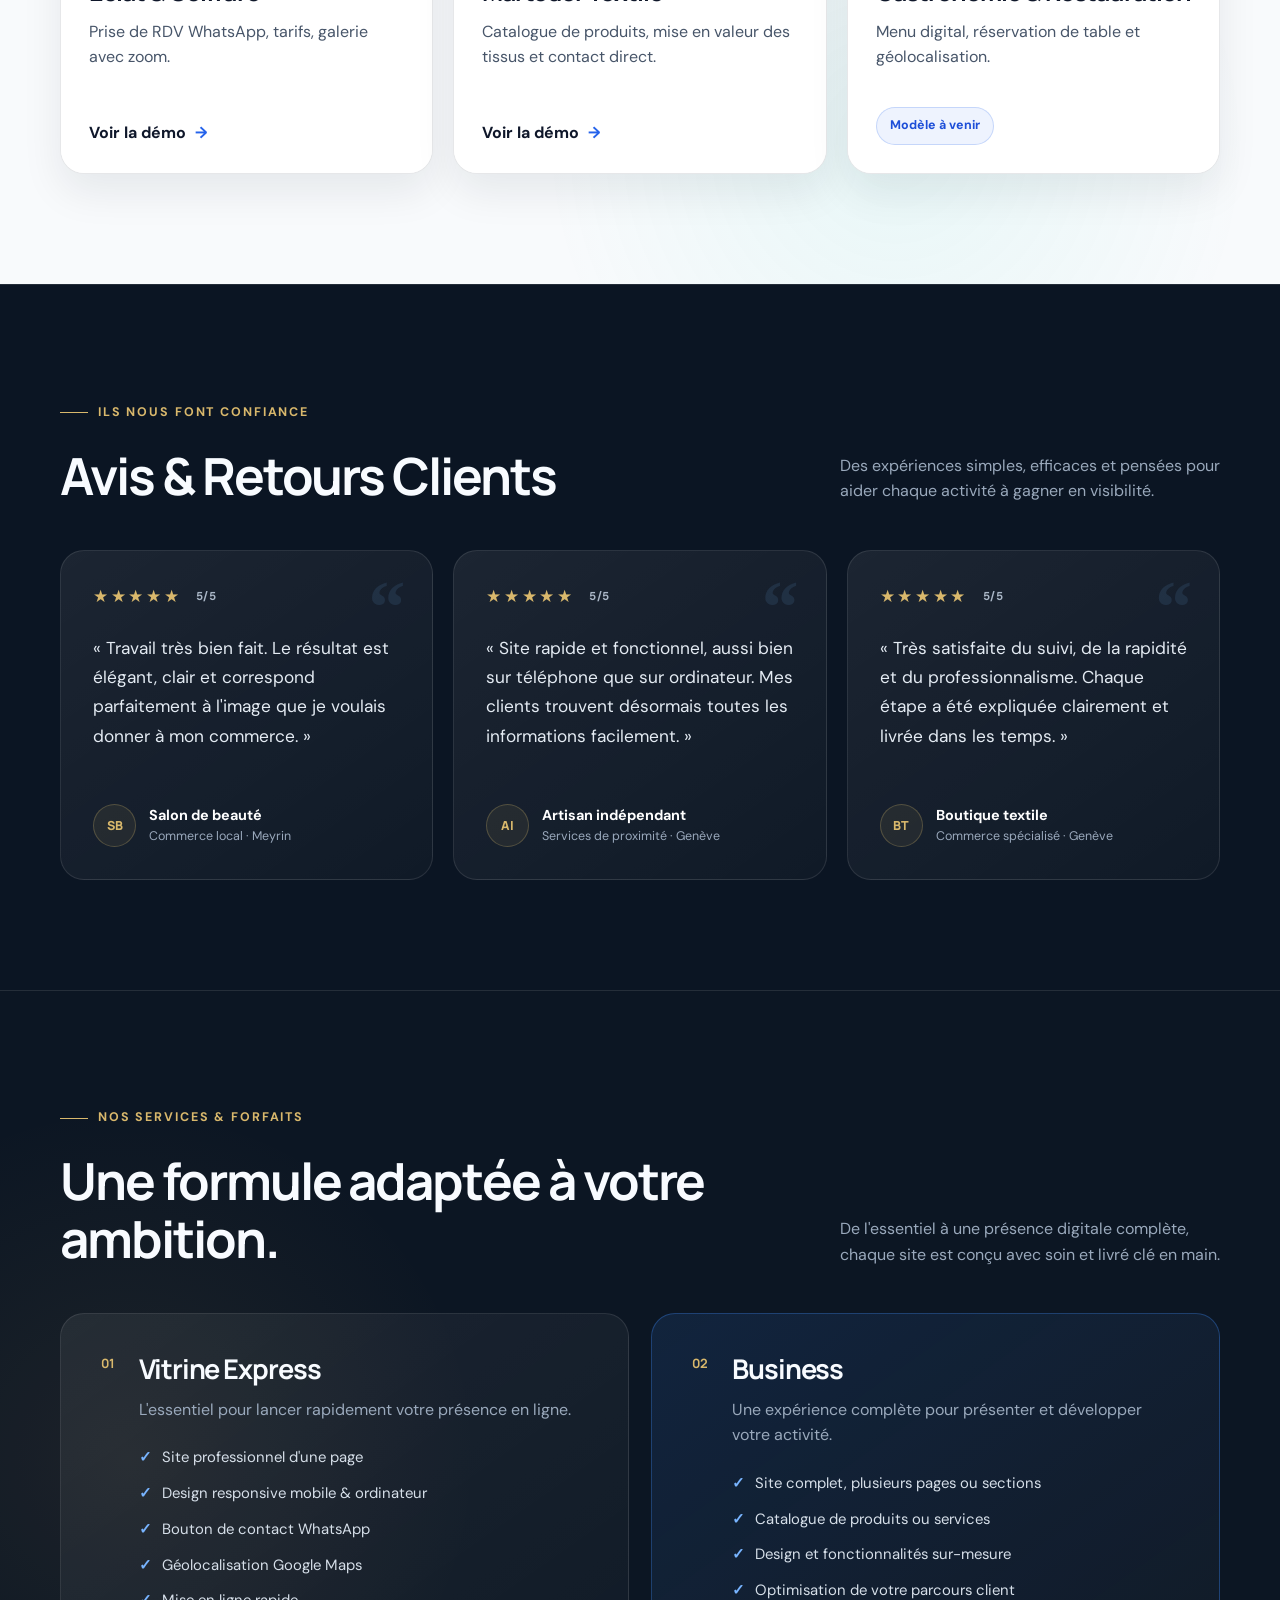
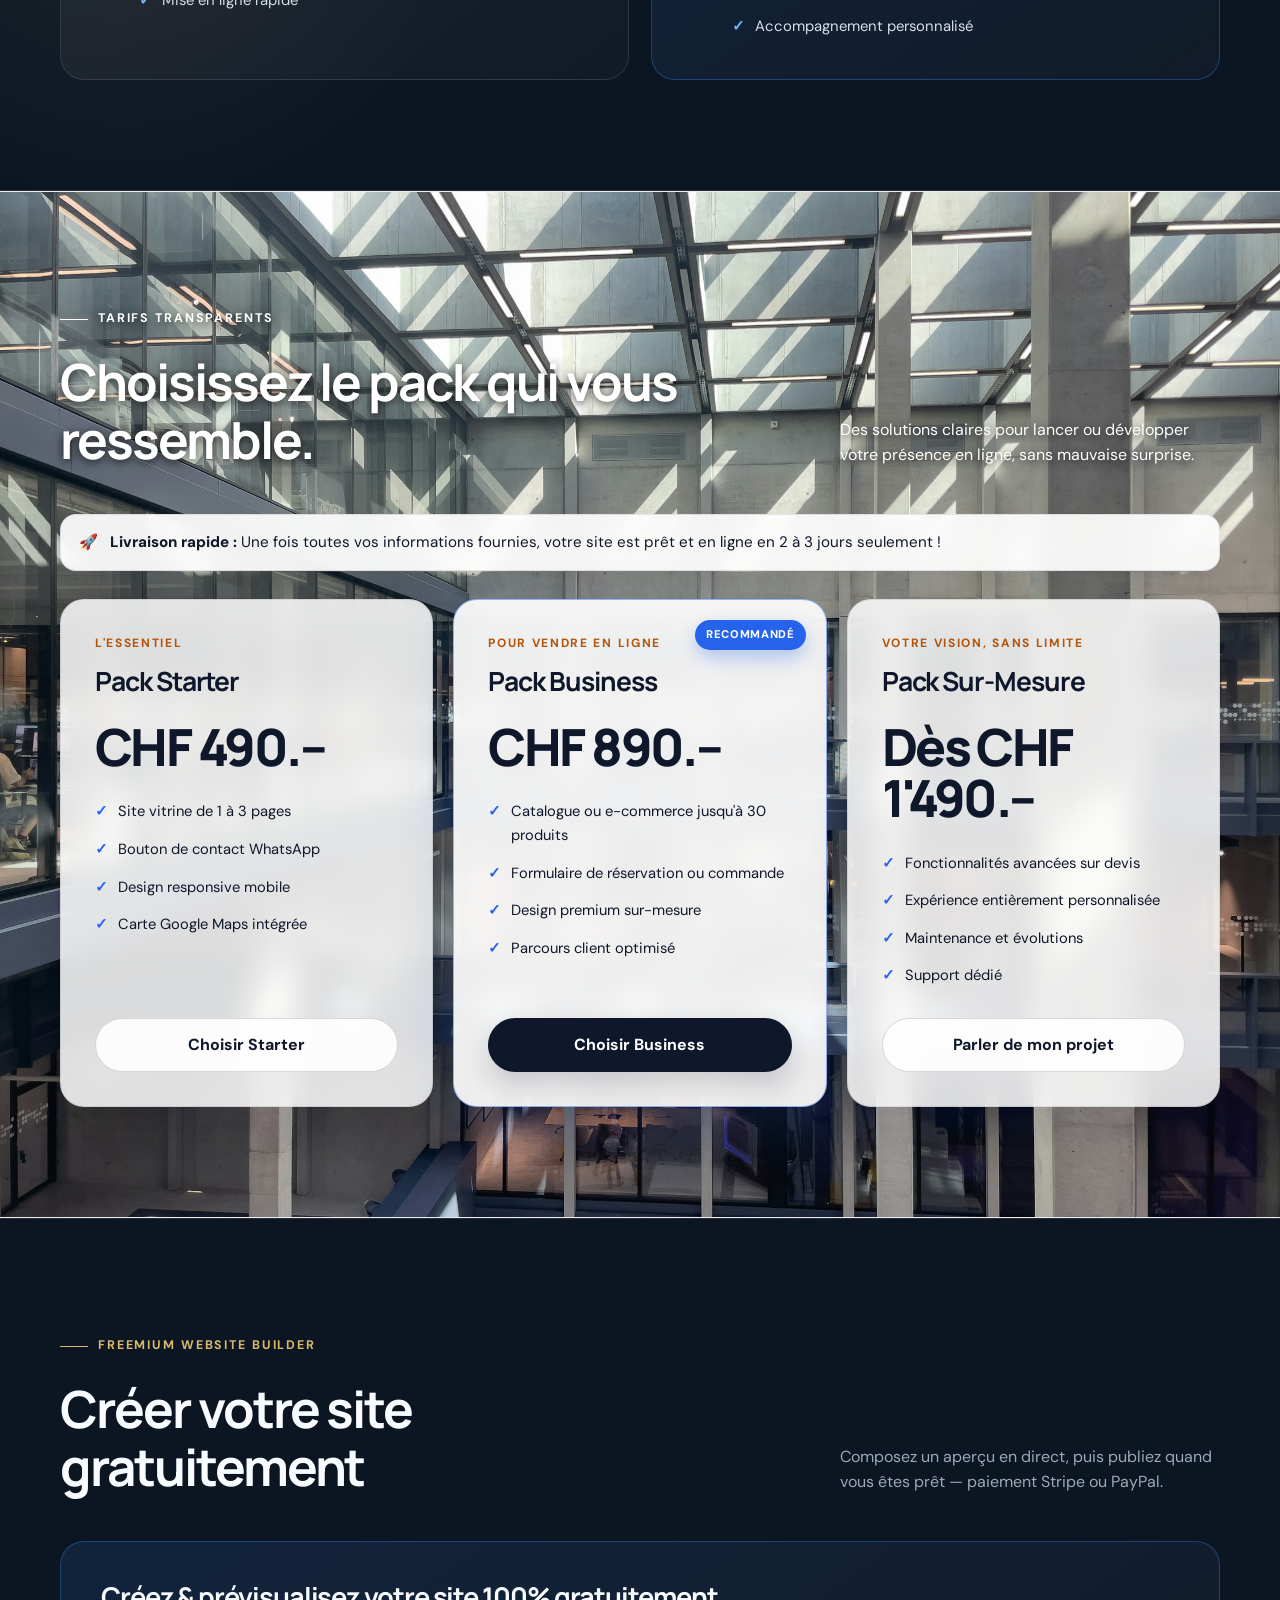
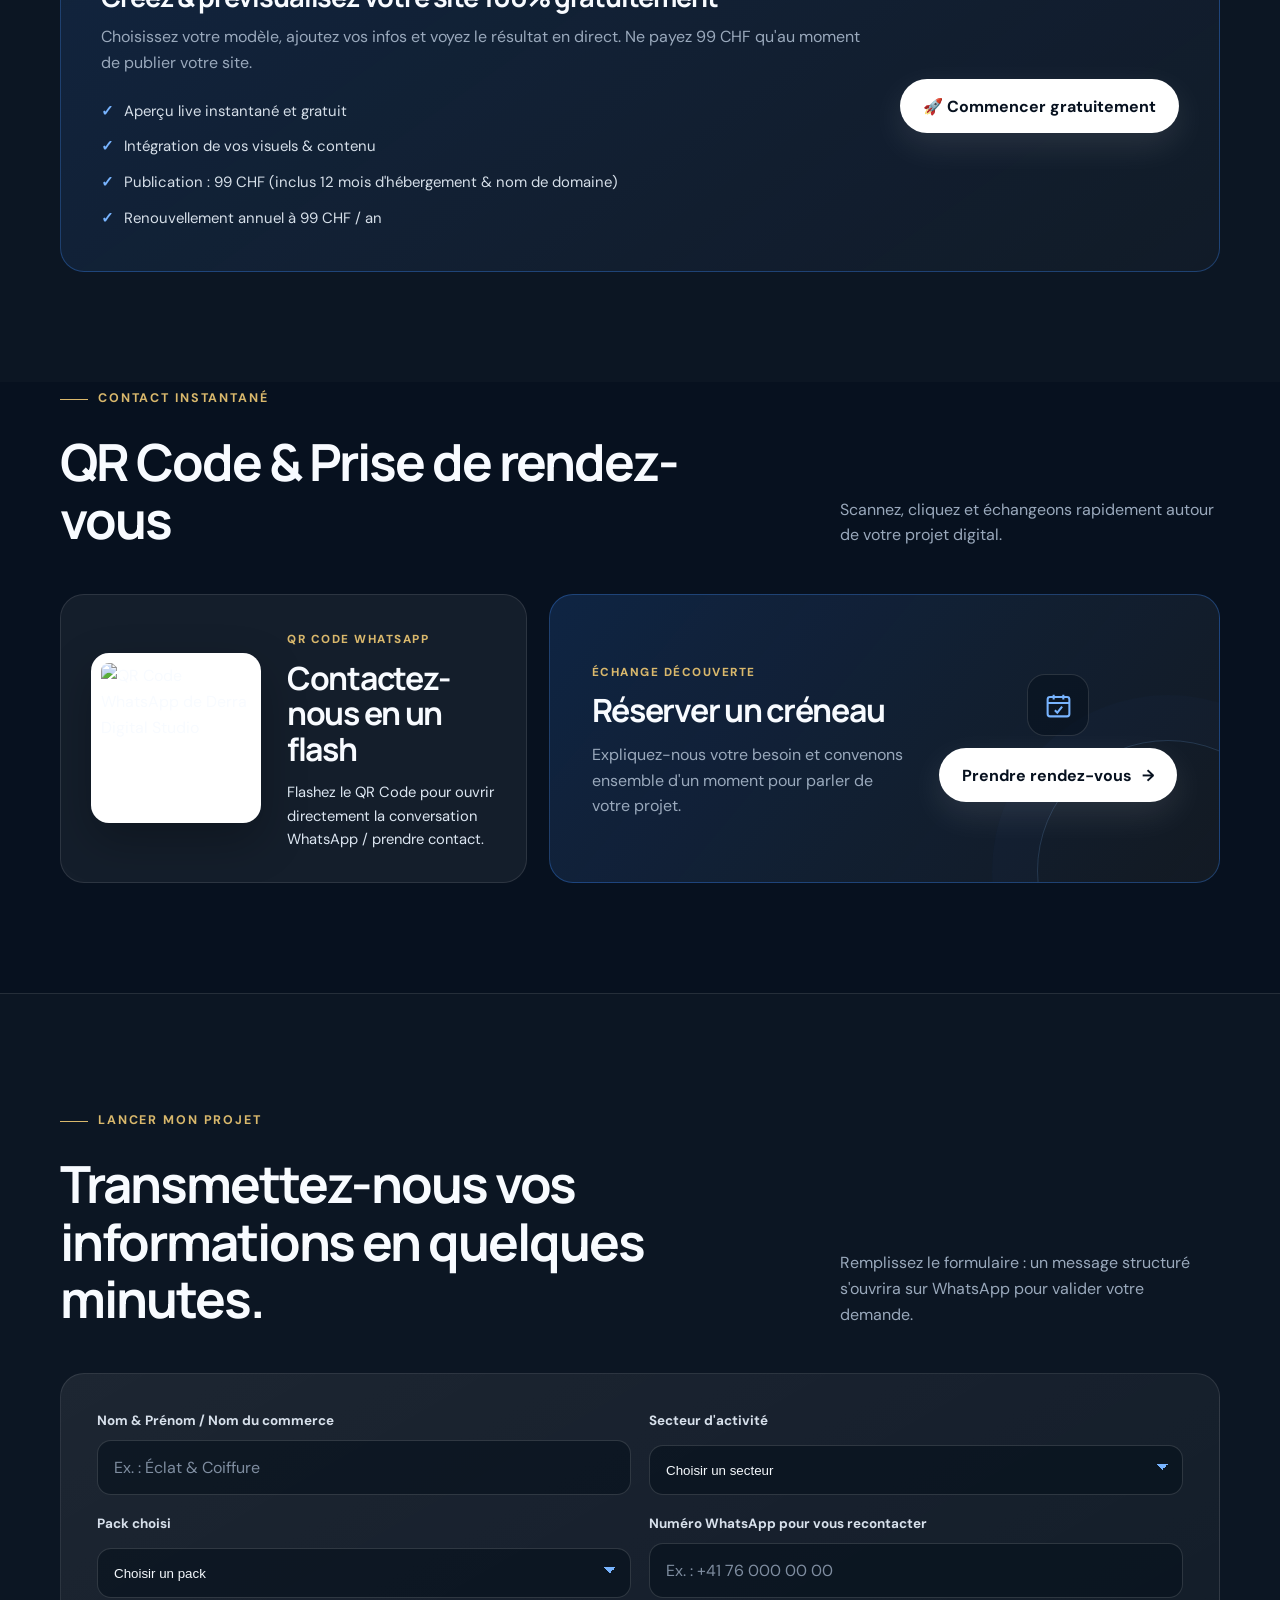
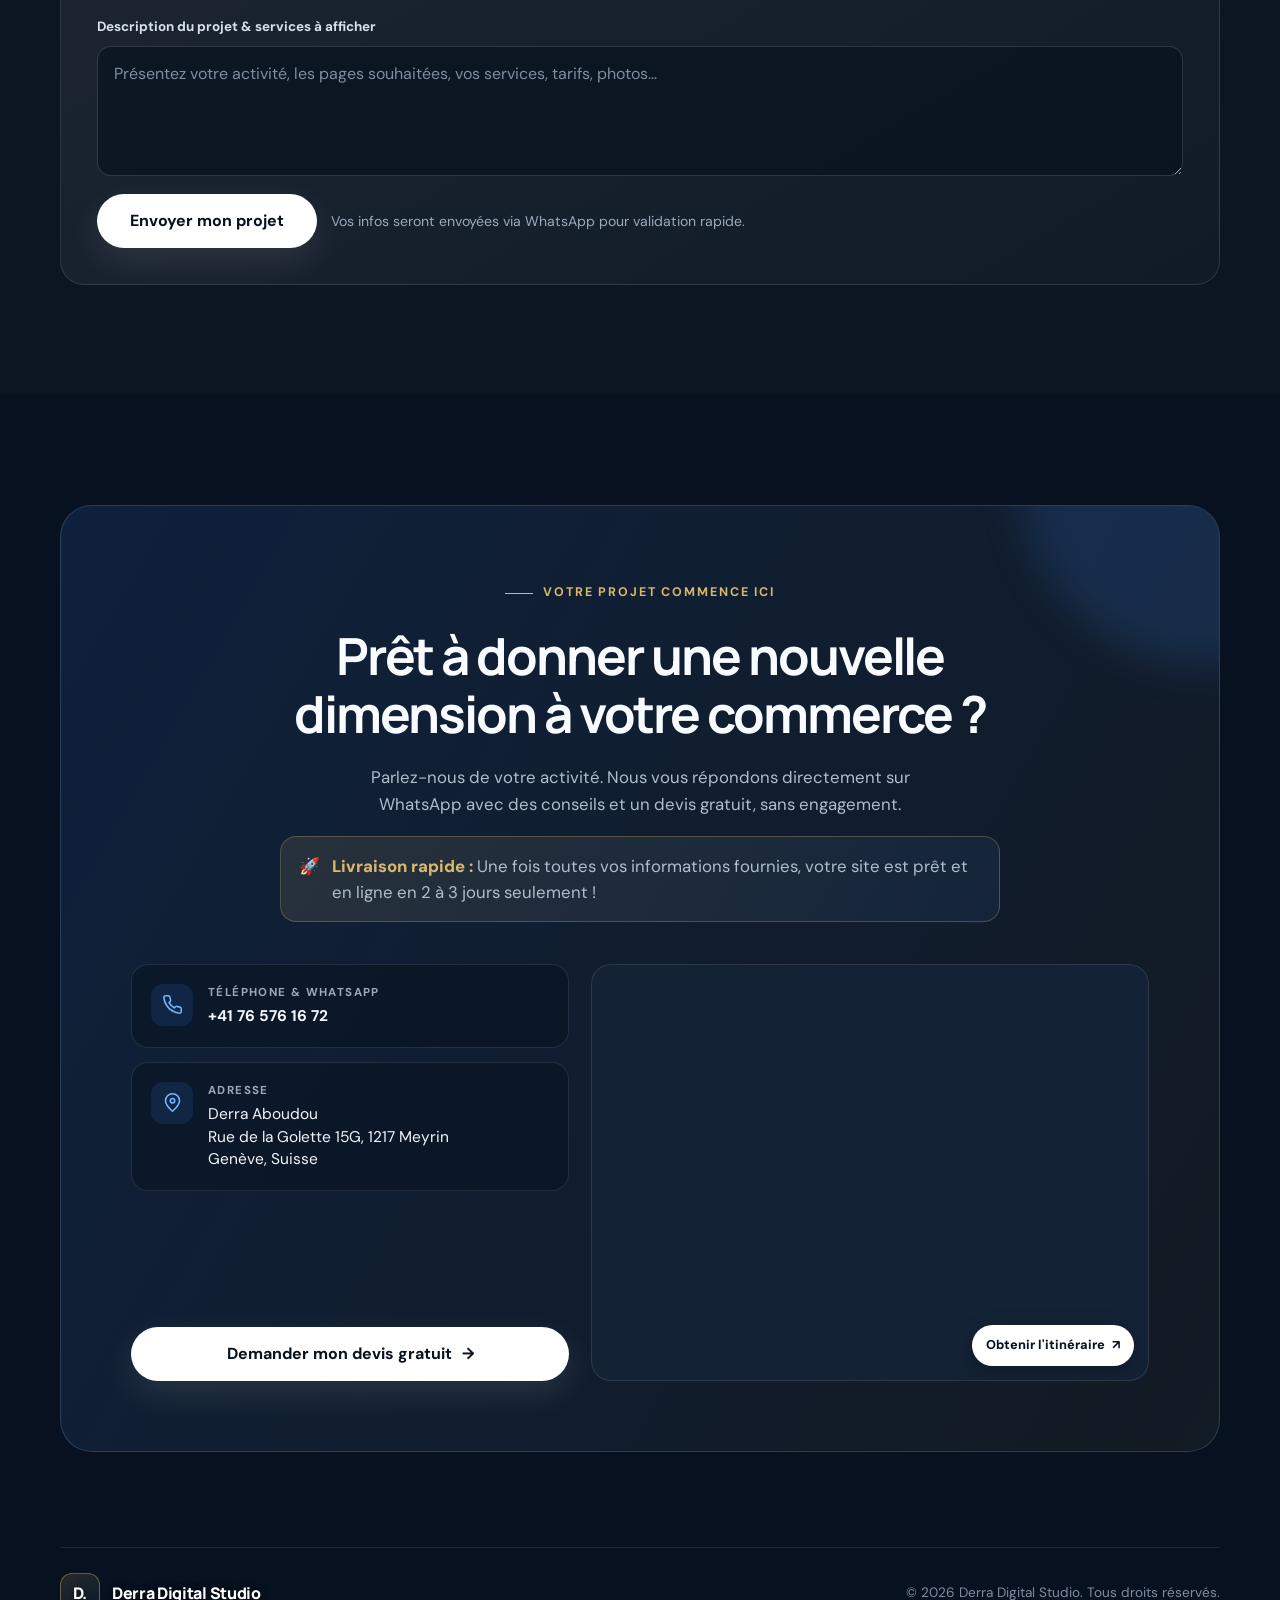
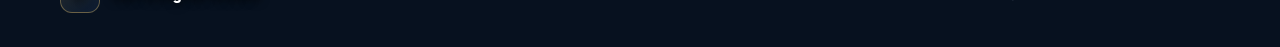
==== commit adad10b3: "Fix pricing heading contrast with white text and dark banner copy. Make the pricing title and suppor" ====
--- a/index.html
+++ b/index.html
@@ -444,16 +444,16 @@
       background-repeat: no-repeat;
     }
     .pricing .section-heading h2 {
-      color: #0f172a;
-      text-shadow: 0 1px 8px rgba(255, 255, 255, .65);
+      color: #ffffff;
+      text-shadow: 0px 2px 10px rgba(0, 0, 0, 0.75);
     }
     .pricing .section-heading > p {
-      color: #0f172a;
-      text-shadow: 0 1px 8px rgba(255, 255, 255, .65);
+      color: #ffffff;
+      text-shadow: 0px 2px 10px rgba(0, 0, 0, 0.75);
     }
     .pricing .eyebrow {
-      color: #1d4ed8;
-      text-shadow: 0 1px 6px rgba(255, 255, 255, .55);
+      color: #ffffff;
+      text-shadow: 0px 2px 10px rgba(0, 0, 0, 0.75);
     }
     .delivery-note {
       display: flex;
@@ -470,14 +470,18 @@
     }
     .delivery-note strong { color: var(--gold); font-weight: 800; }
     .pricing .delivery-note {
-      color: #0f172a;
+      color: #0f172a !important;
       border-color: rgba(15, 23, 42, .1);
-      background: rgba(255, 255, 255, 0.88);
+      background: rgba(255, 255, 255, 0.92);
       backdrop-filter: blur(12px);
       -webkit-backdrop-filter: blur(12px);
       box-shadow: 0 12px 30px rgba(15, 23, 42, .08);
     }
-    .pricing .delivery-note strong { color: #b45309; }
+    .pricing .delivery-note span,
+    .pricing .delivery-note strong {
+      color: #0f172a !important;
+    }
+    .pricing .delivery-note strong { font-weight: 800; }
     .pricing-grid { display: grid; grid-template-columns: repeat(3, 1fr); align-items: stretch; gap: 20px; }
     .price-card {
       position: relative;
